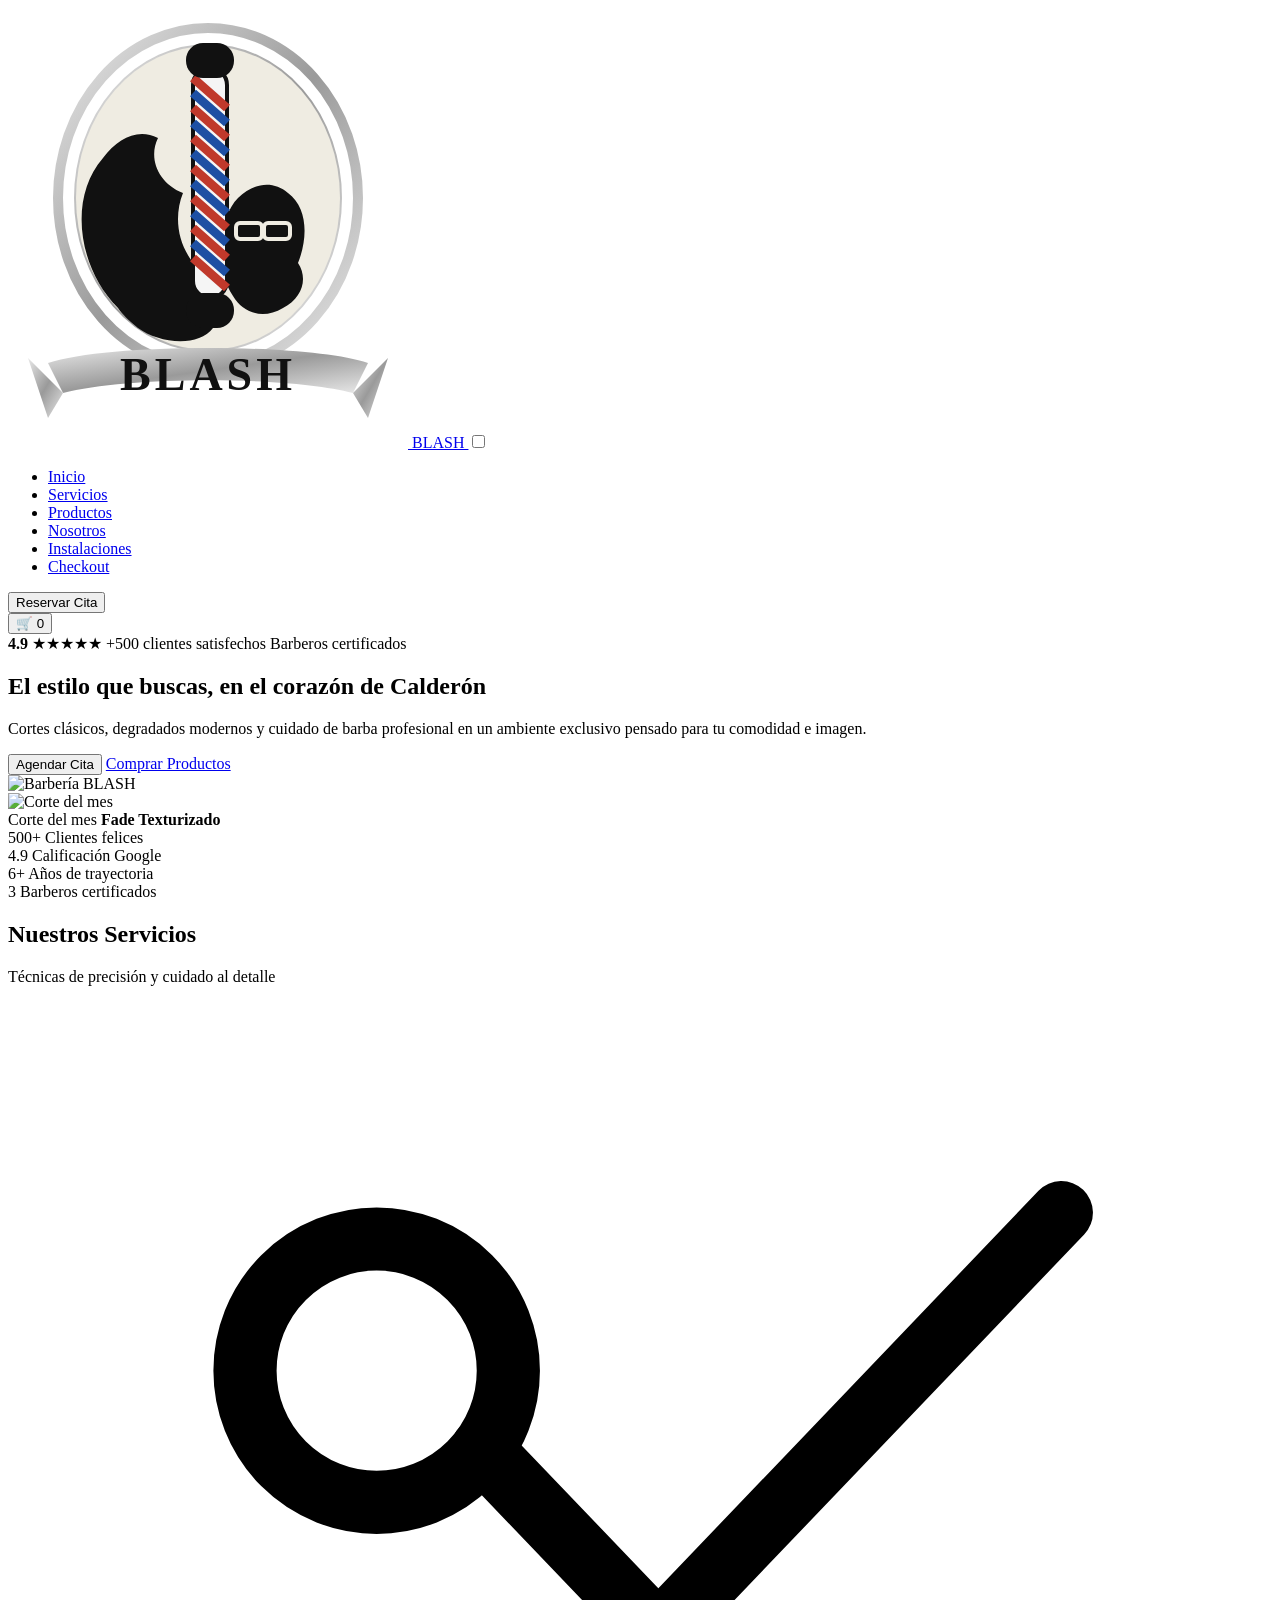
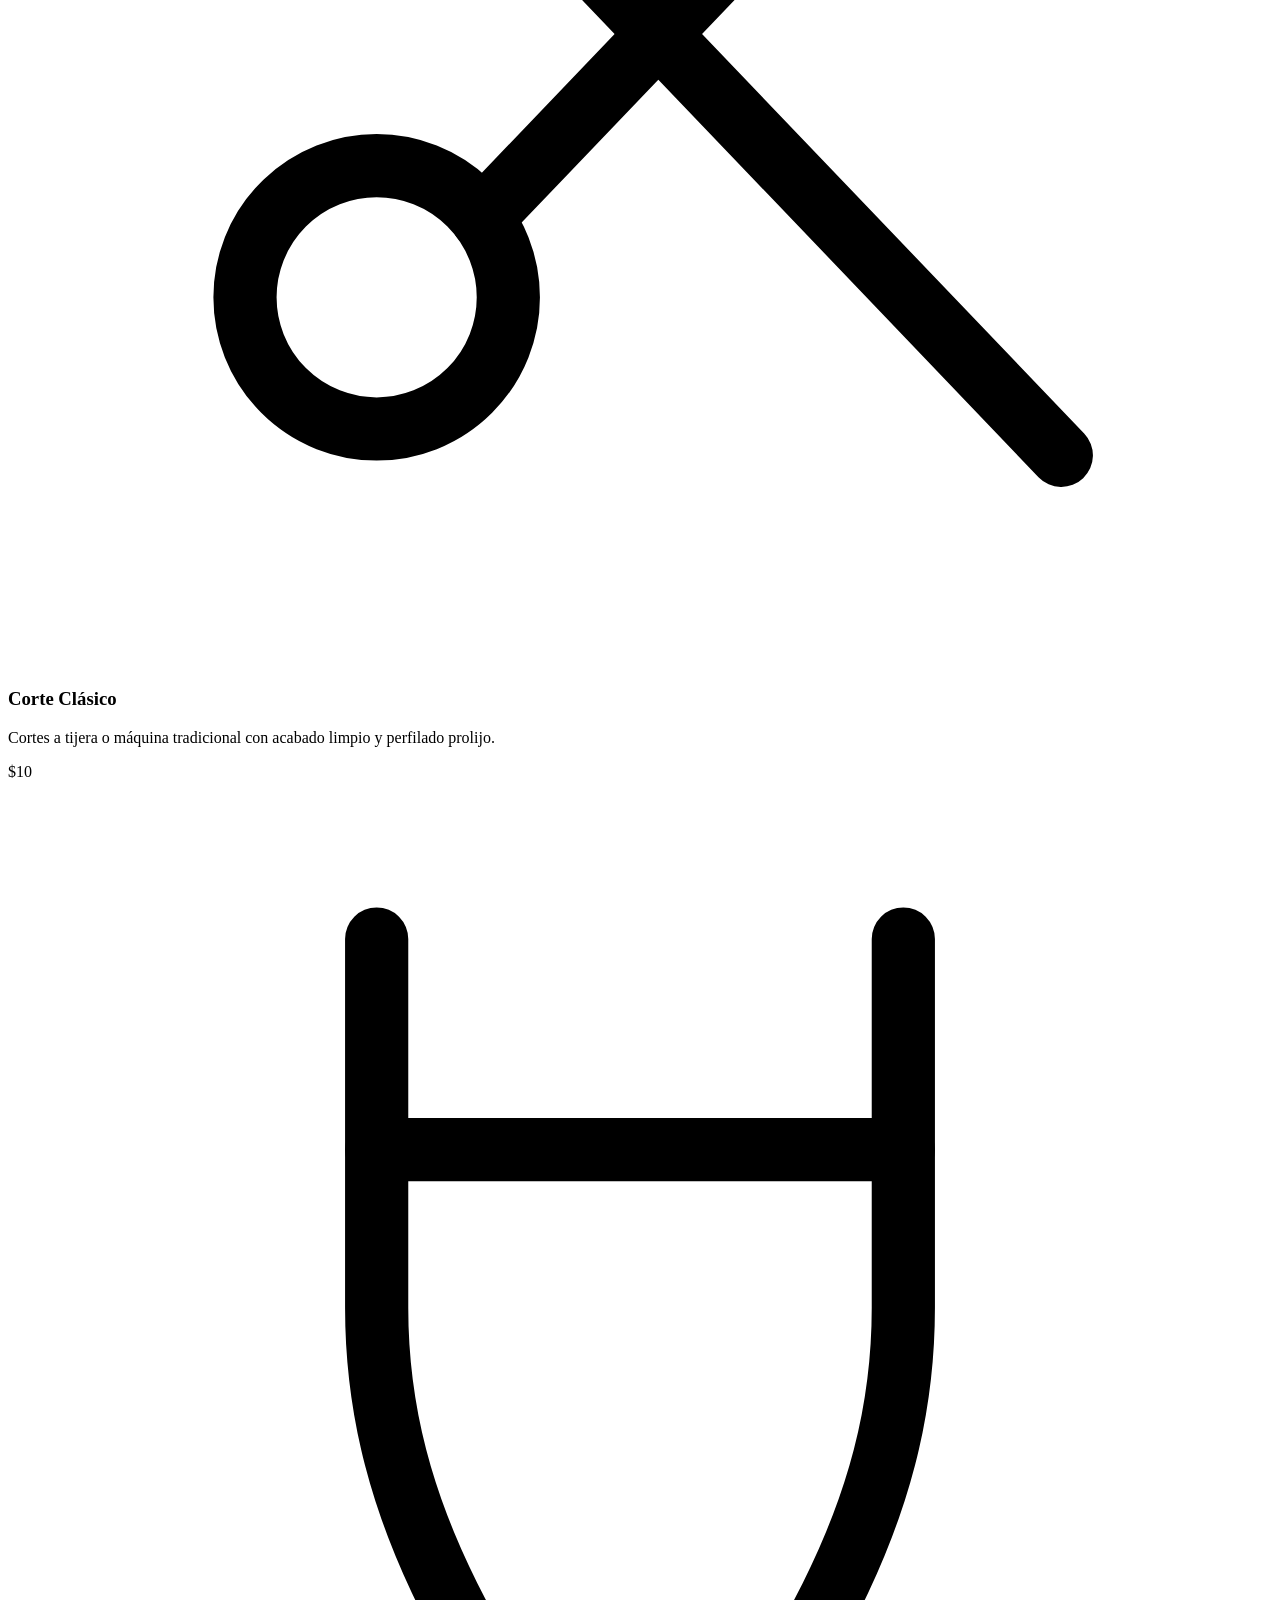
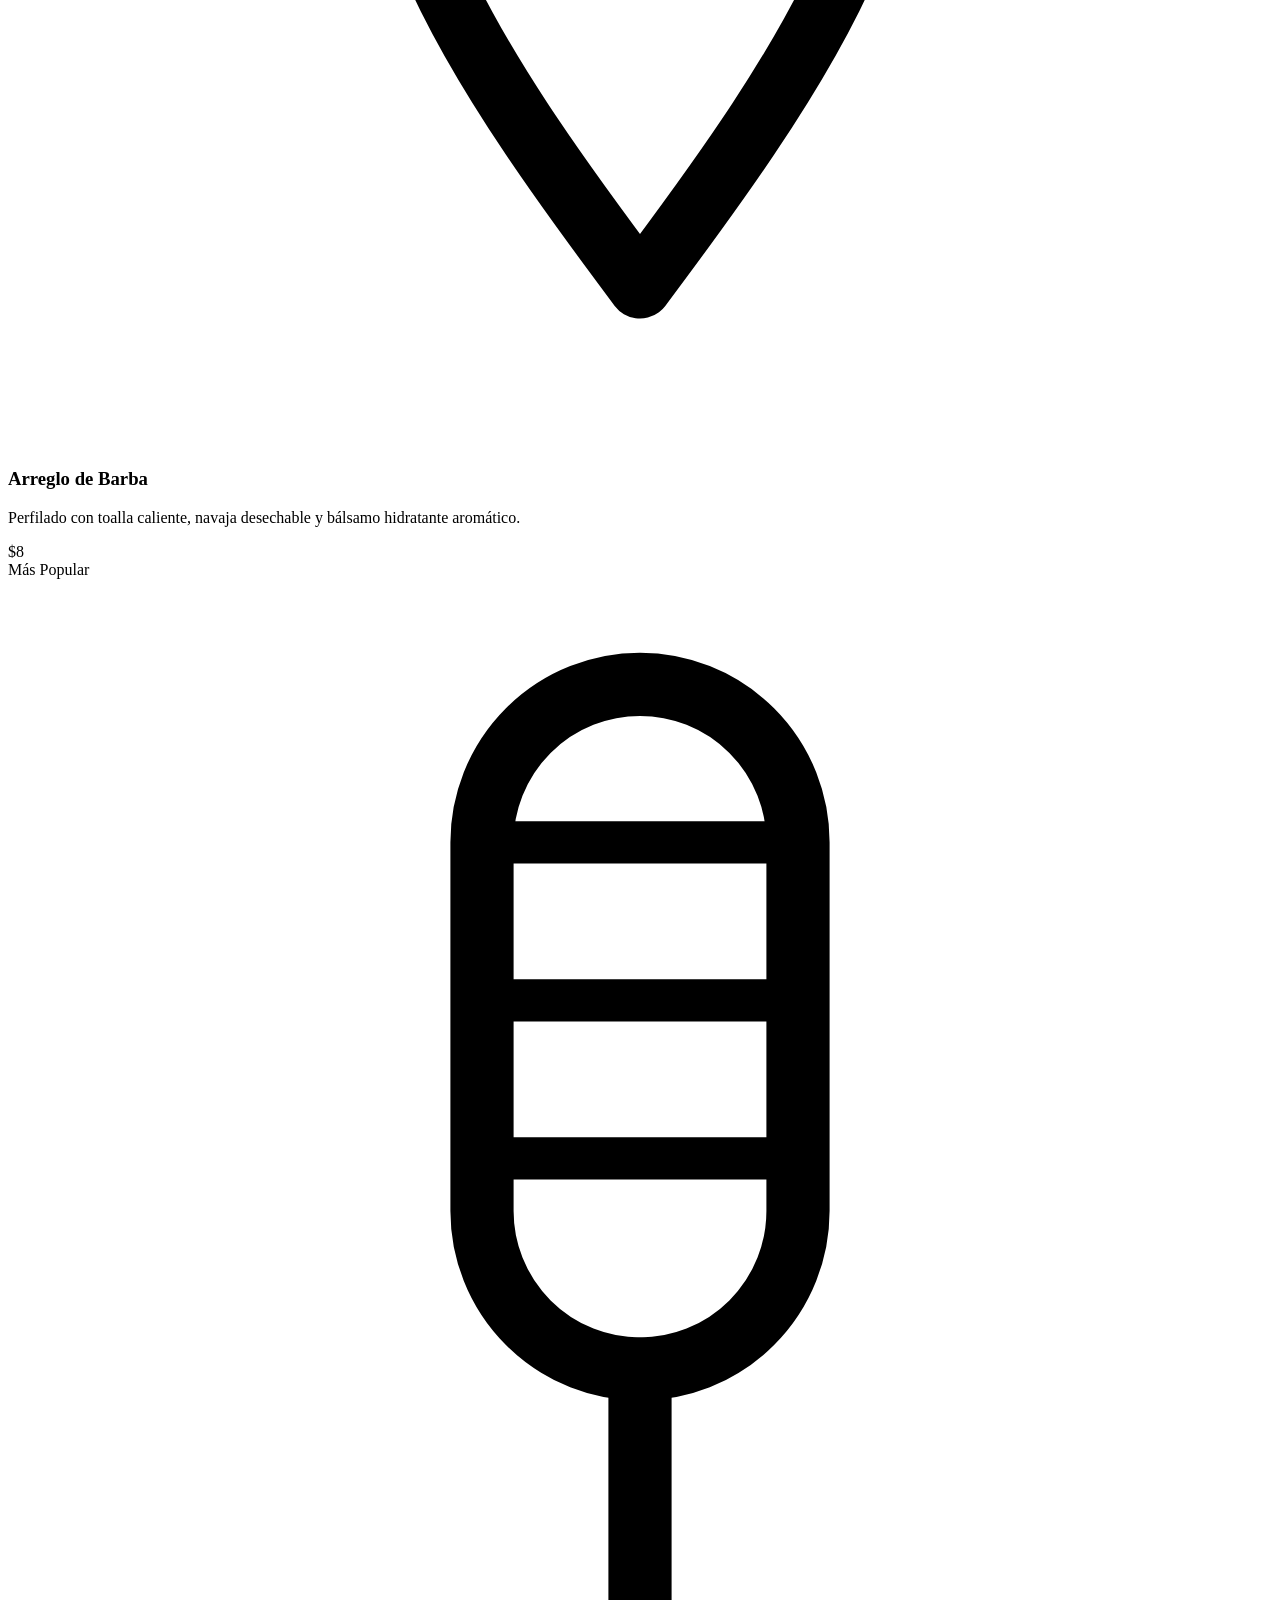
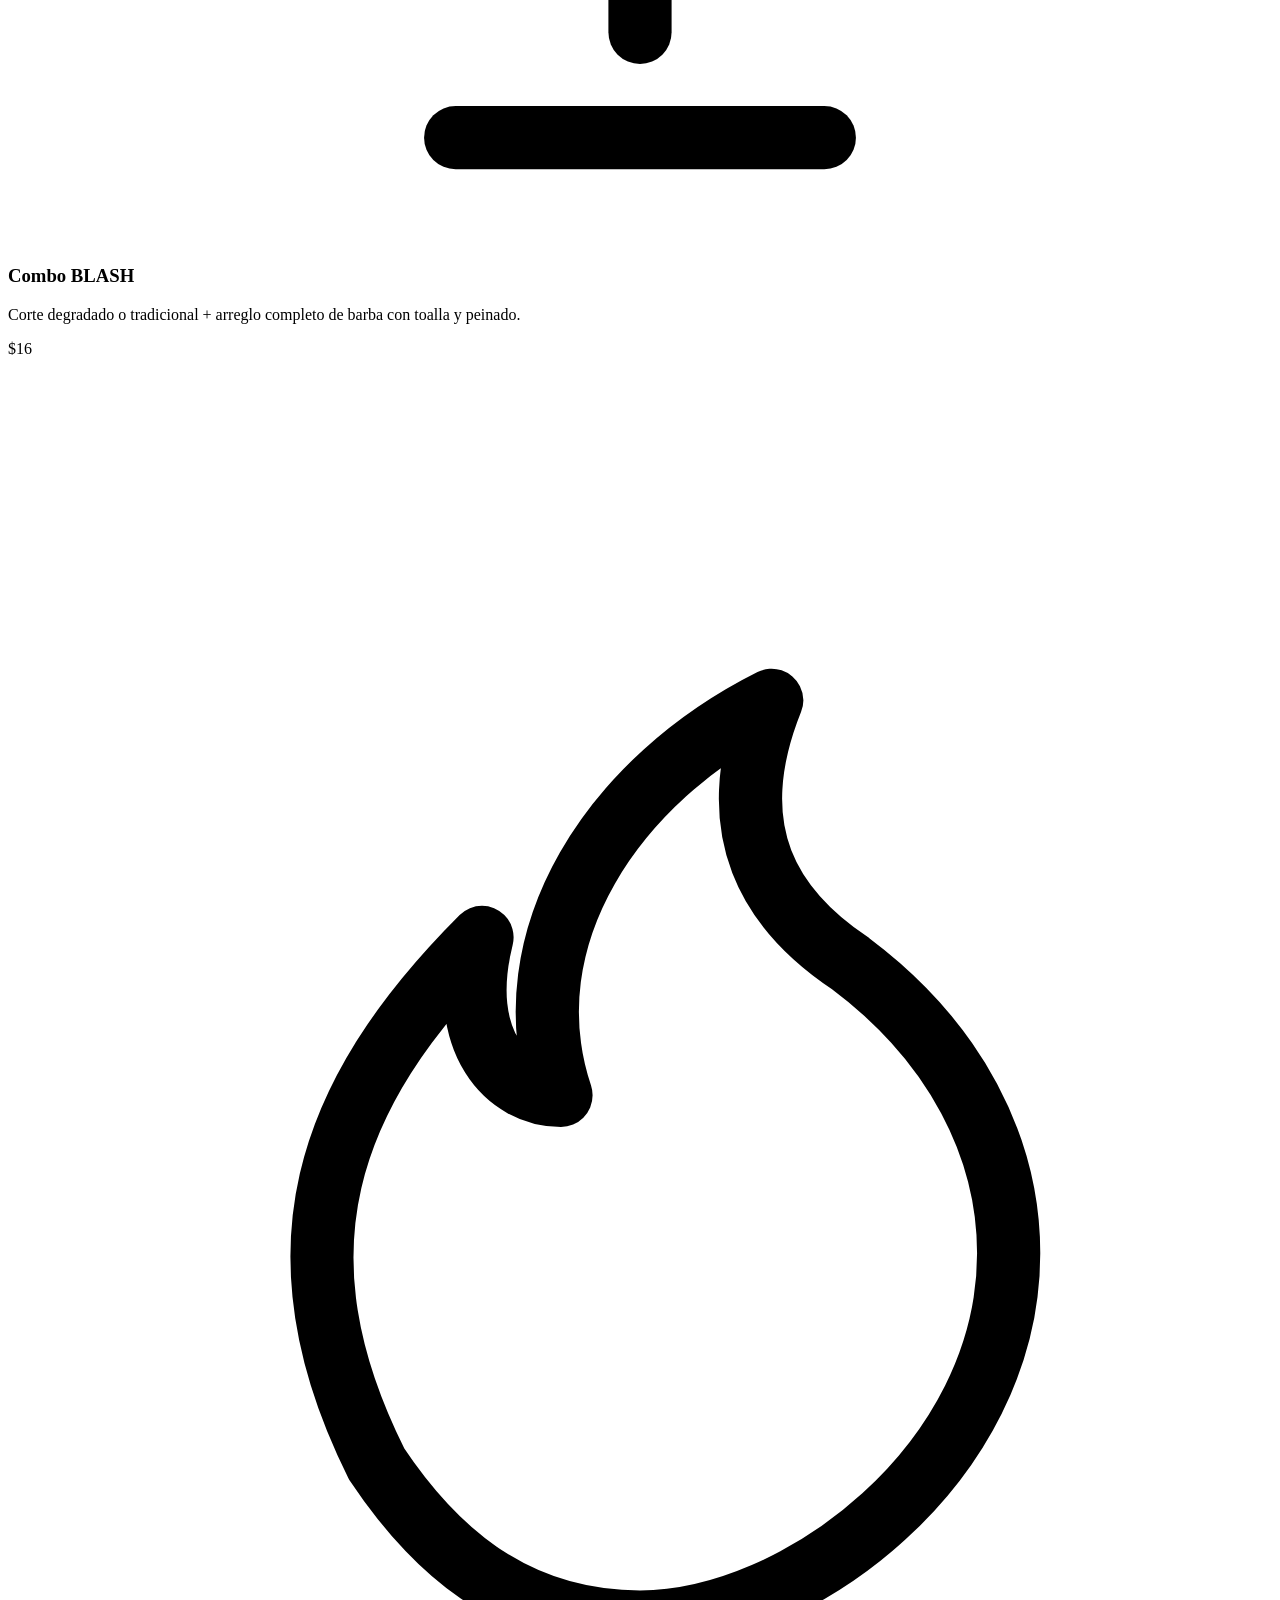
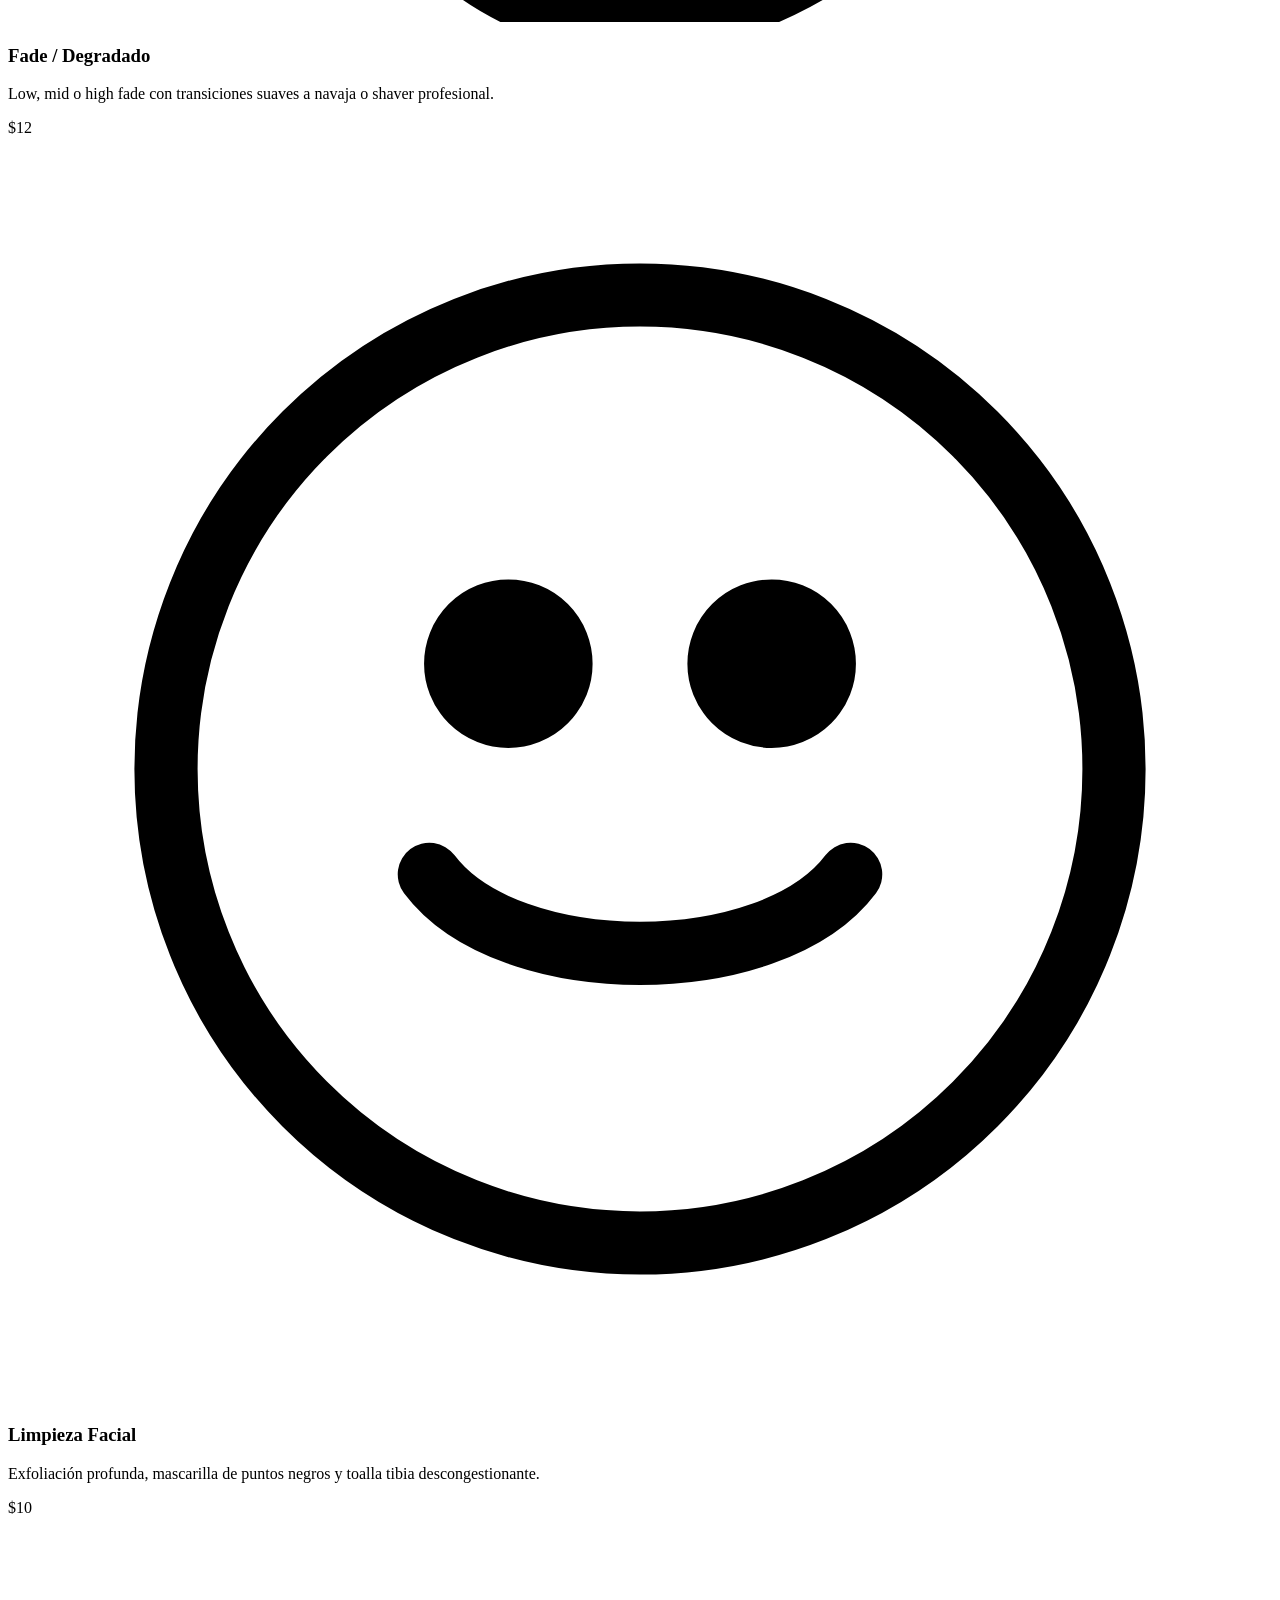
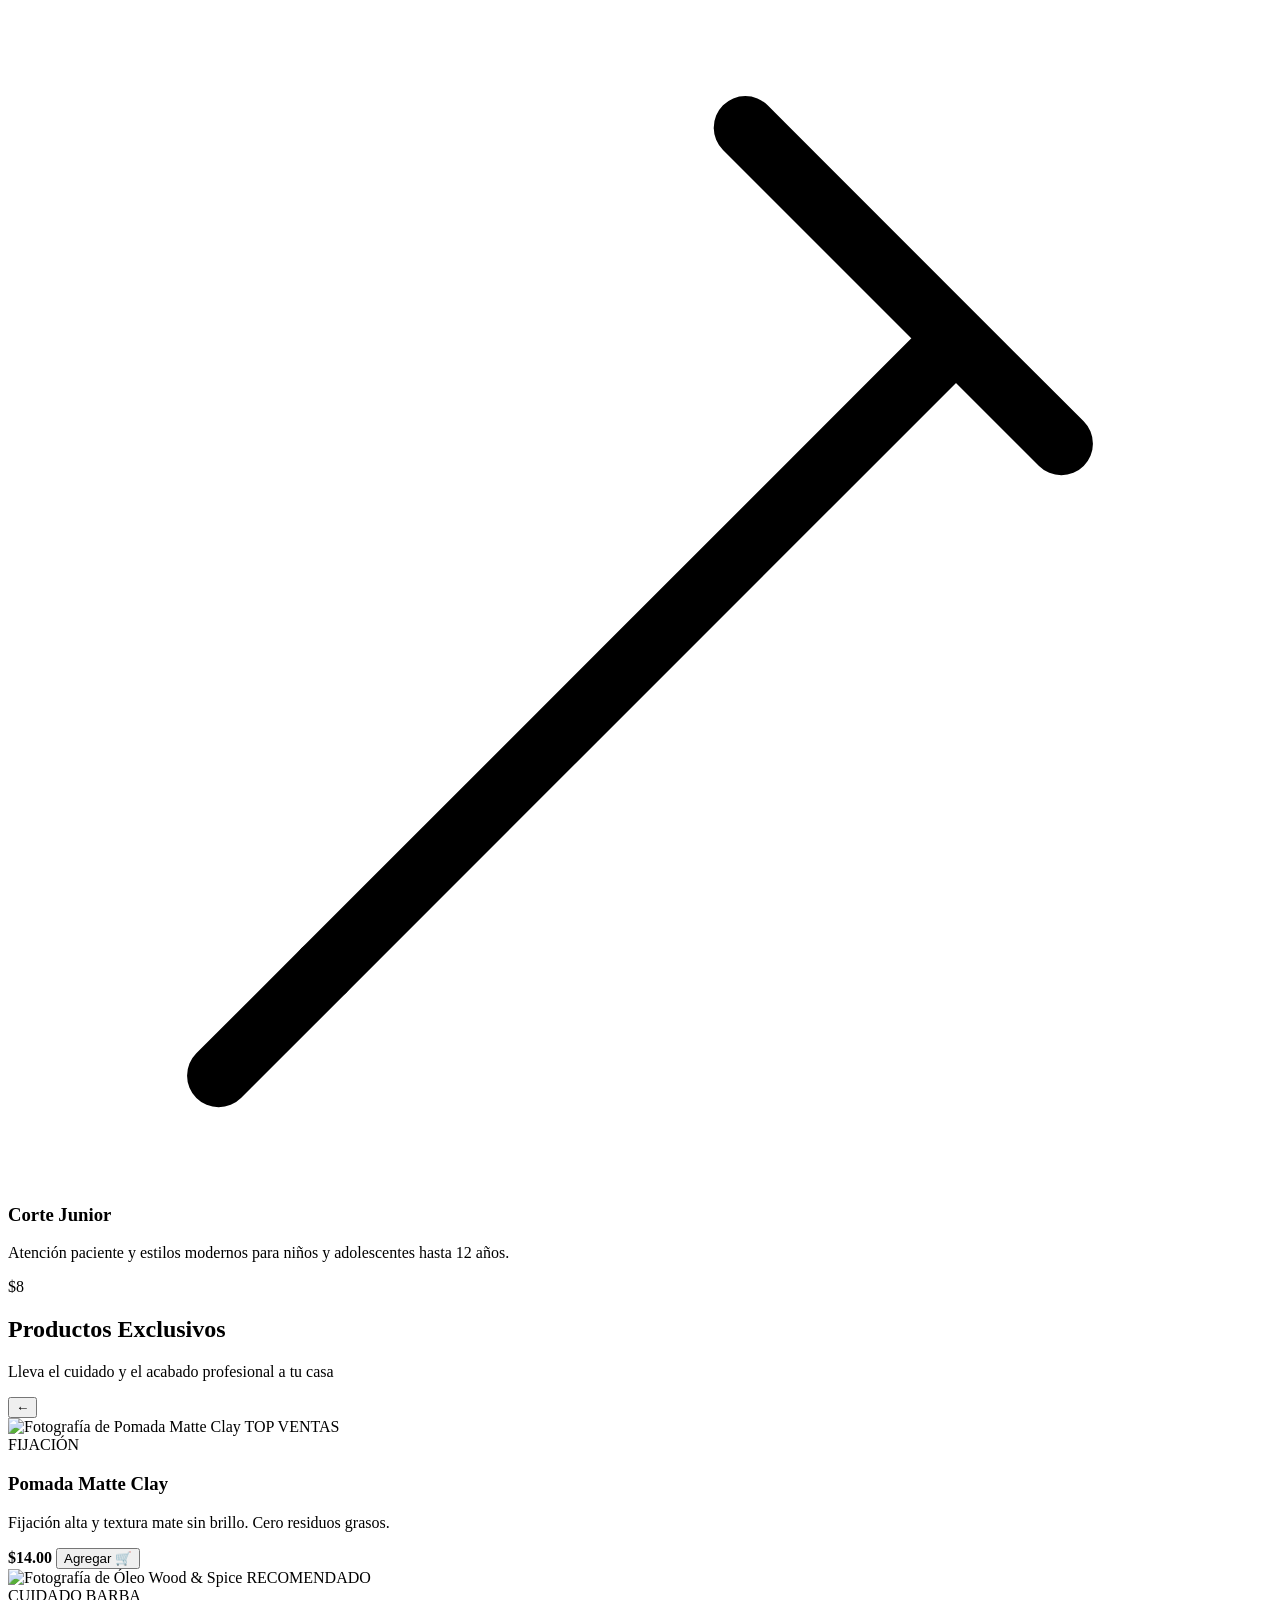
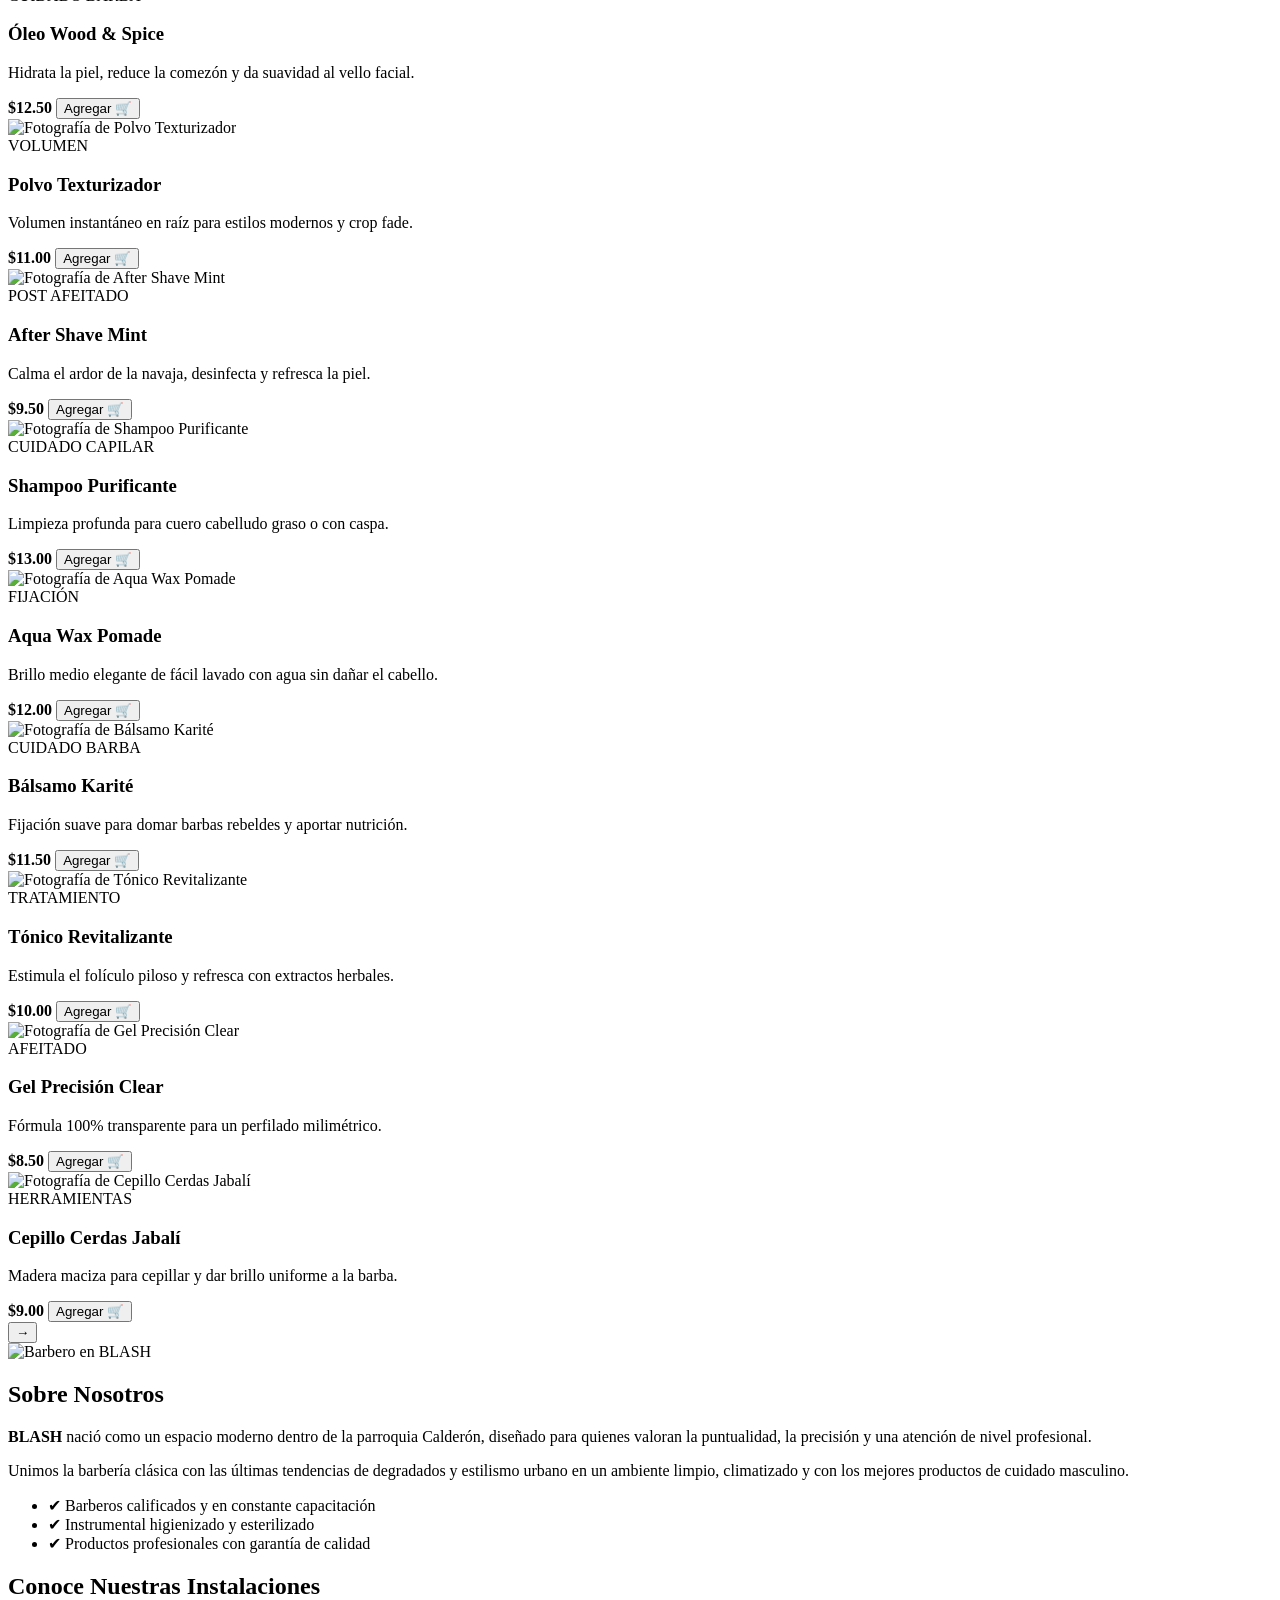
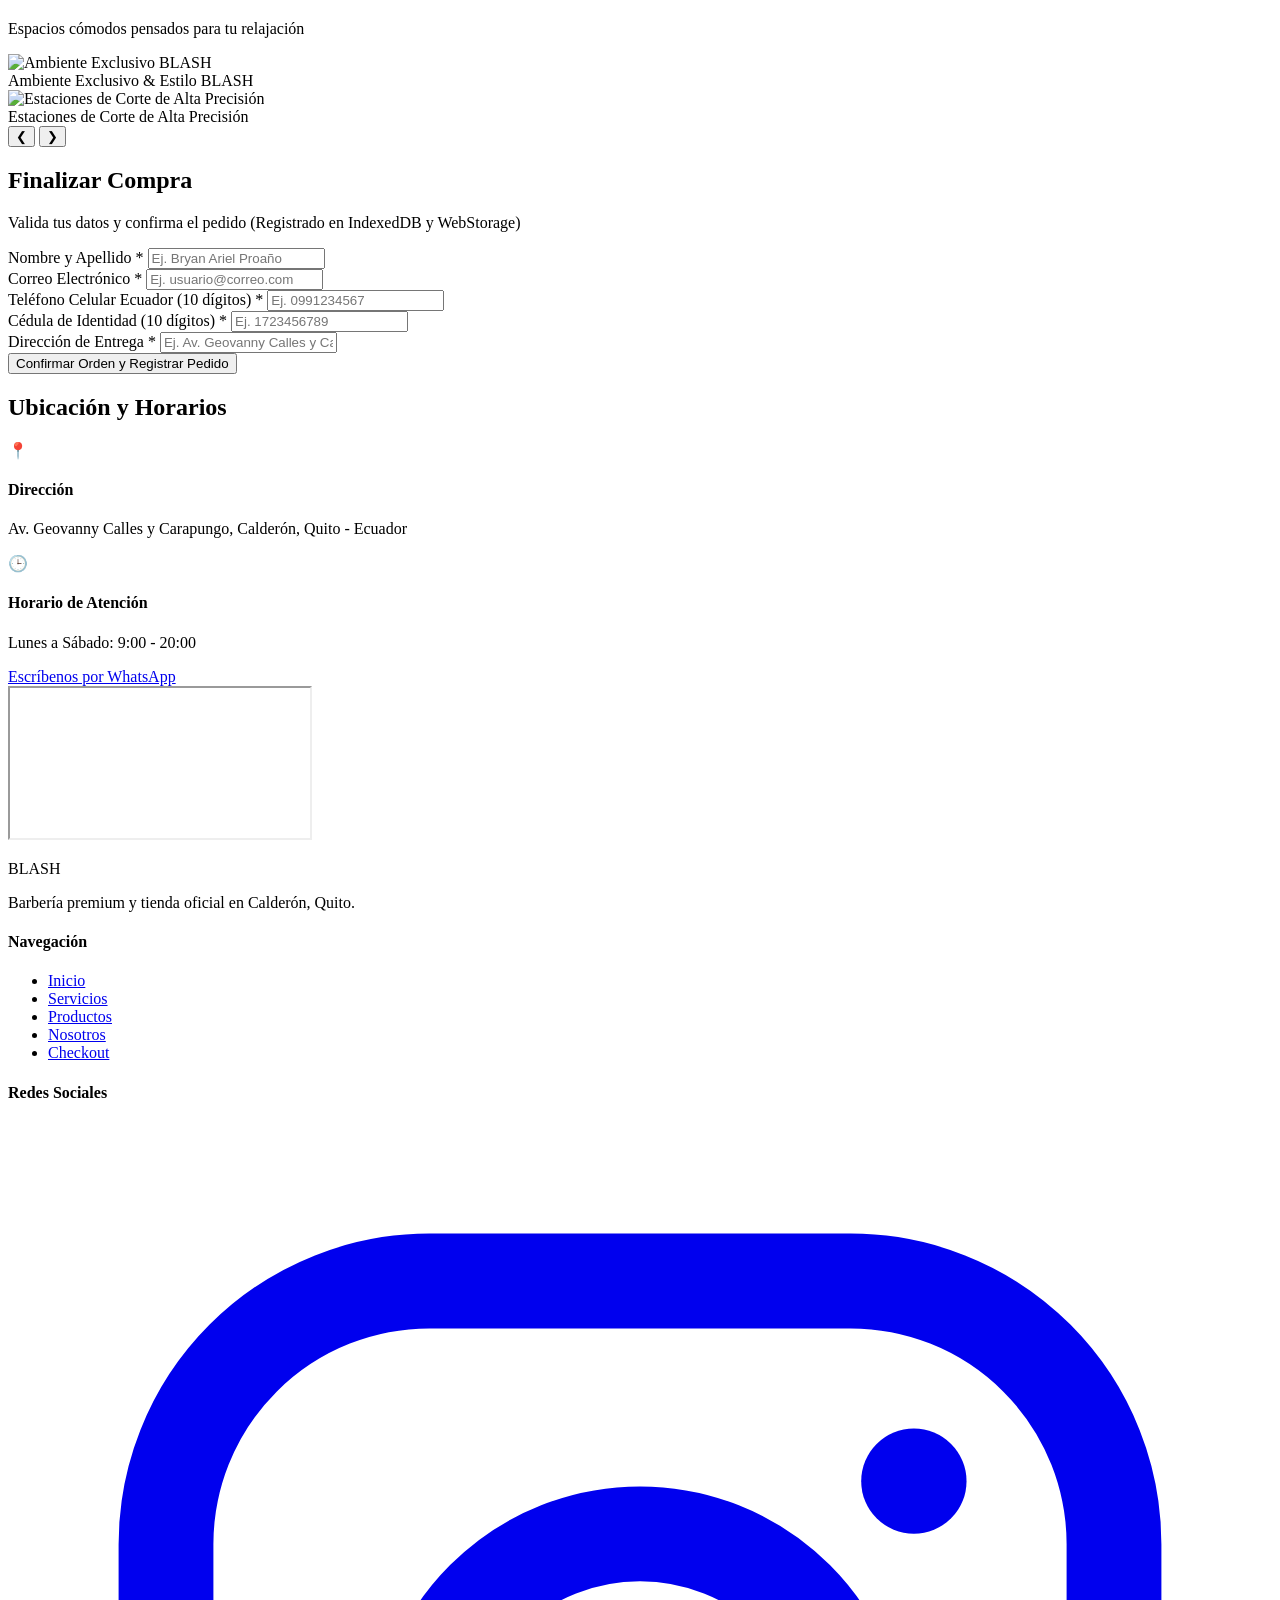
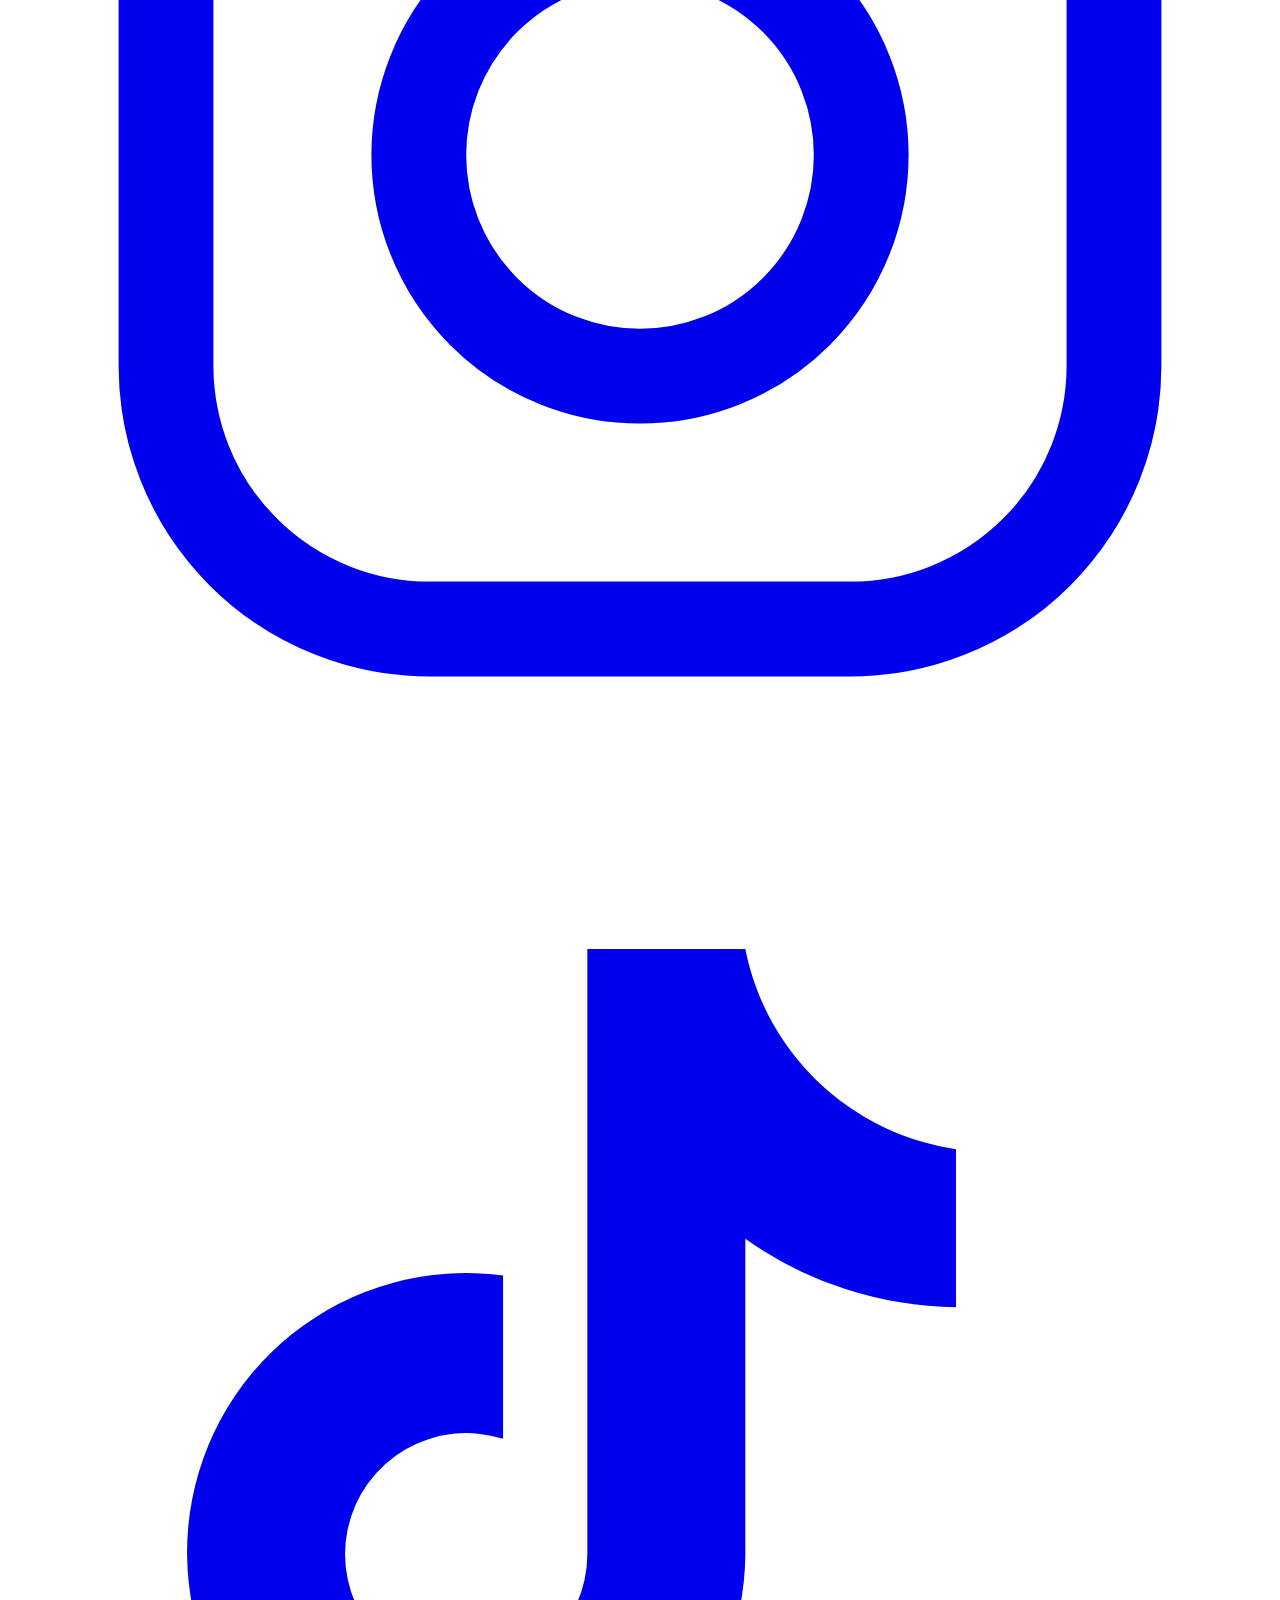
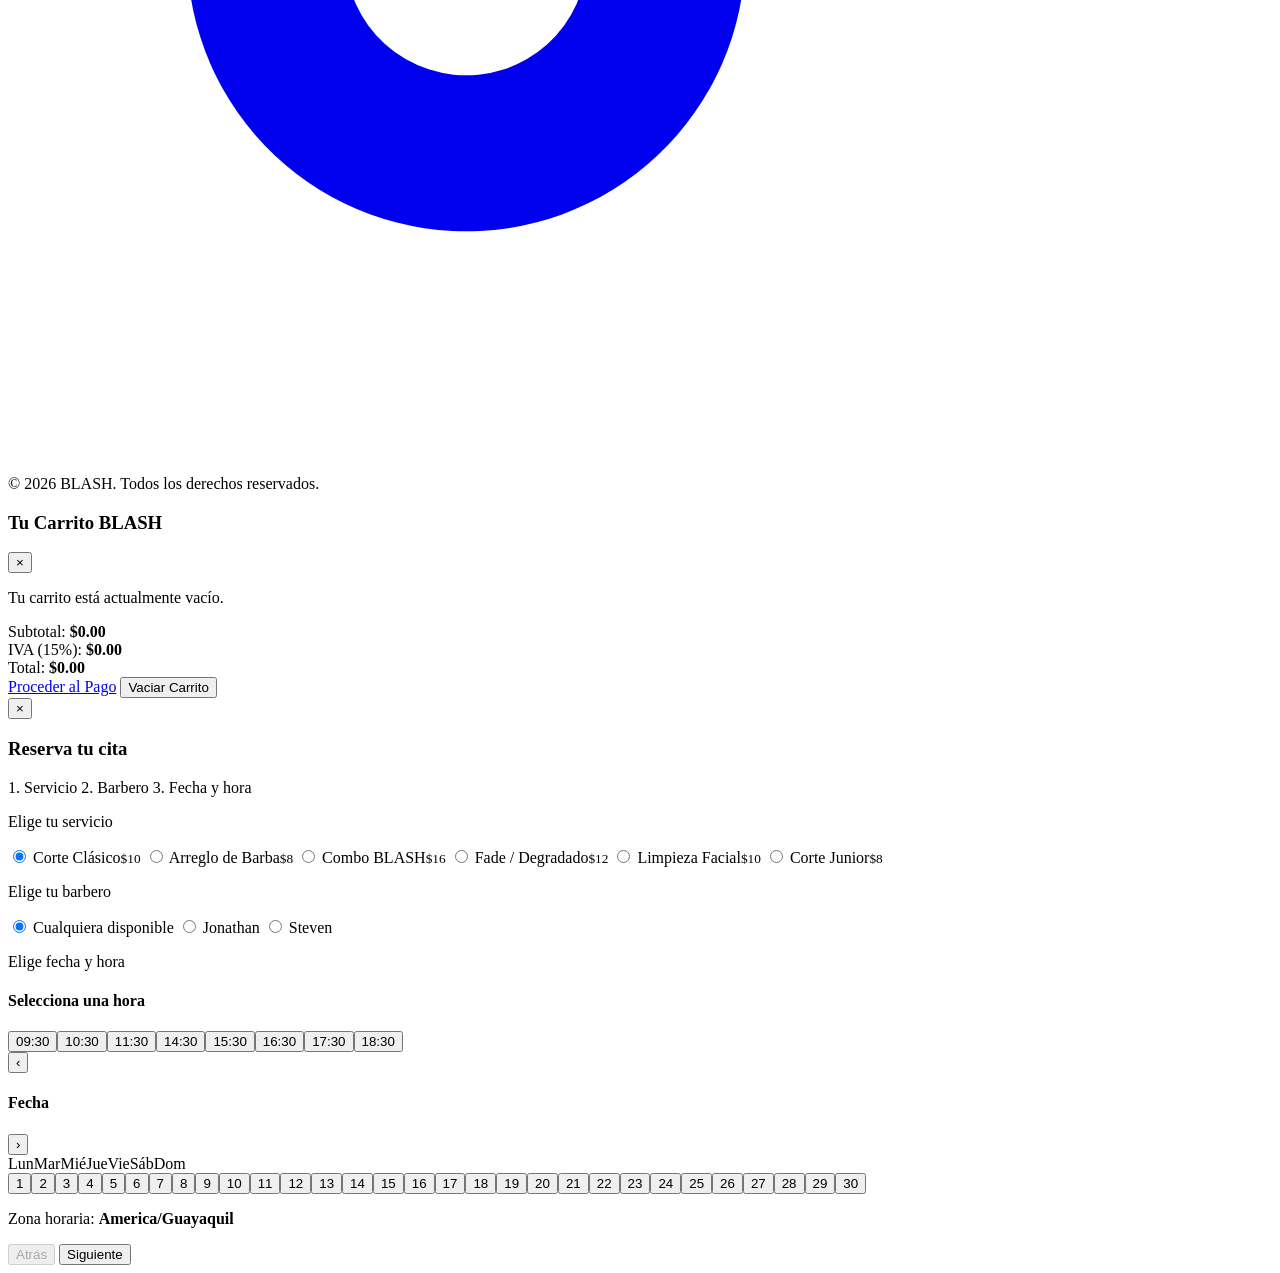
==== index.html @ 806ed8b1 "Update print statement from 'Hello' to 'Goodbye'" ====
<!DOCTYPE html>
<html lang="es">
<head>
  <meta charset="UTF-8">
  <meta name="viewport" content="width=device-width, initial-scale=1.0">
  <title>BLASH | Barbería en Calderón, Quito</title>
  <meta name="description" content="BLASH - Barbería premium en Calderón, Quito. Cortes clásicos, fades, barba y productos exclusivos.">
  <meta name="theme-color" content="#0d0d0d">
  <link rel="icon" type="image/svg+xml" href="assets/logo.svg">

  <link rel="preconnect" href="https://fonts.googleapis.com">
  <link rel="preconnect" href="https://fonts.gstatic.com" crossorigin>
  <link href="https://fonts.googleapis.com/css2?family=Playfair+Display:wght@600;700;800&family=Poppins:wght@400;500;600;700;800&display=swap" rel="stylesheet">
  
  <!-- Ruta original corregida a la raíz -->
  <link rel="stylesheet" href="style.css">
</head>
<body>

  <!-- Notificador ARIA para lectores de pantalla -->
  <div id="aria-announcer" class="sr-only" aria-live="polite" aria-atomic="true"></div>

  <!-- ===================== HEADER ===================== -->
  <header class="header" id="header">
    <div class="container header__inner">
      <a href="#inicio" class="logo" aria-label="BLASH Barbería">
        <span class="logo__icon" aria-hidden="true">
          <img src="assets/logo.svg" alt="" onerror="this.style.display='none'">
        </span>
        BLASH
      </a>

      <input type="checkbox" id="menu-toggle" class="menu-toggle">
      <label for="menu-toggle" class="hamburger" aria-label="Abrir menú">
        <span></span><span></span><span></span>
      </label>

      <nav class="nav" aria-label="Navegación principal">
        <ul class="nav__list">
          <li><a href="#inicio">Inicio</a></li>
          <li><a href="#servicios">Servicios</a></li>
          <li><a href="#productos">Productos</a></li>
          <li><a href="#nosotros">Nosotros</a></li>
          <li><a href="#instalaciones">Instalaciones</a></li>
          <li><a href="#checkout">Checkout</a></li>
        </ul>
        <button type="button" class="btn btn--primary nav__cta" data-open-modal="bookingModal">Reservar Cita</button>
      </nav>

      <!-- Botón accesible del Carrito -->
      <button type="button" class="cart-trigger" id="openCartBtn" aria-expanded="false" aria-controls="cartDrawer" aria-label="Abrir carrito de compras">
        <span aria-hidden="true">🛒</span>
        <span class="cart-trigger__badge" id="cartBadgeCount">0</span>
      </button>
    </div>
  </header>

  <!-- ===================== HERO ===================== -->
  <section class="hero" id="inicio">
    <div class="hero__overlay"></div>
    <div class="container hero__grid">

      <div class="hero__content">
        <div class="hero__social-proof reveal-item">
          <span class="hero__rating"><strong>4.9</strong> <span class="hero__stars">★★★★★</span></span>
          <span class="hero__divider"></span>
          <span>+500 clientes satisfechos</span>
          <span class="hero__divider"></span>
          <span>Barberos certificados</span>
        </div>

        <h1 class="hero__title reveal-item">El estilo que buscas, <span>en el corazón de Calderón</span></h1>
        <p class="hero__subtitle reveal-item">
          Cortes clásicos, degradados modernos y cuidado de barba profesional en un ambiente exclusivo pensado para tu comodidad e imagen.
        </p>

        <div class="hero__actions reveal-item">
          <button type="button" class="btn btn--gold" data-open-modal="bookingModal">Agendar Cita</button>
          <a href="#productos" class="btn btn--outline">Comprar Productos</a>
        </div>
      </div>

      <div class="hero__visual reveal-item">
        <div class="hero__image-main">
          <img src="https://images.unsplash.com/photo-1503951914875-452162b0f3f1?w=900&auto=format&fit=crop&q=80" alt="Barbería BLASH" loading="eager">
        </div>
        <div class="hero__floating-card">
          <img src="https://images.unsplash.com/photo-1622286342621-4bd786c2447c?w=160&auto=format&fit=crop&q=80" alt="Corte del mes">
          <div>
            <span class="hero__floating-tag">Corte del mes</span>
            <strong>Fade Texturizado</strong>
          </div>
        </div>
        <div class="hero__blob" aria-hidden="true"></div>
      </div>

    </div>
  </section>

  <!-- ===================== ESTADÍSTICAS ===================== -->
  <section class="stats">
    <div class="container stats__grid">
      <div class="stat reveal-item">
        <span class="stat__number">500+</span>
        <span class="stat__label">Clientes felices</span>
      </div>
      <div class="stat reveal-item">
        <span class="stat__number">4.9</span>
        <span class="stat__label">Calificación Google</span>
      </div>
      <div class="stat reveal-item">
        <span class="stat__number">6+</span>
        <span class="stat__label">Años de trayectoria</span>
      </div>
      <div class="stat reveal-item">
        <span class="stat__number">3</span>
        <span class="stat__label">Barberos certificados</span>
      </div>
    </div>
  </section>

  <!-- ===================== SERVICIOS (3 SOBRE 3) ===================== -->
  <section class="services" id="servicios">
    <div class="container">
      <h2 class="section-title">Nuestros Servicios</h2>
      <p class="section-subtitle">Técnicas de precisión y cuidado al detalle</p>

      <div class="services__grid">
        <article class="card">
          <div class="card__icon">
            <svg viewBox="0 0 48 48" fill="none" stroke="currentColor" stroke-width="2.4" stroke-linecap="round"><circle cx="14" cy="14" r="5"/><circle cx="14" cy="34" r="5"/><path d="M18 17 L40 40"/><path d="M18 31 L40 8"/></svg>
          </div>
          <h3 class="card__title">Corte Clásico</h3>
          <p class="card__desc">Cortes a tijera o máquina tradicional con acabado limpio y perfilado prolijo.</p>
          <span class="card__price">$10</span>
        </article>

        <article class="card">
          <div class="card__icon">
            <svg viewBox="0 0 48 48" fill="none" stroke="currentColor" stroke-width="2.4" stroke-linecap="round" stroke-linejoin="round"><path d="M14 6 v14 c0 8 4 14 10 22 c6 -8 10 -14 10 -22 V6"/><path d="M14 14 h20"/></svg>
          </div>
          <h3 class="card__title">Arreglo de Barba</h3>
          <p class="card__desc">Perfilado con toalla caliente, navaja desechable y bálsamo hidratante aromático.</p>
          <span class="card__price">$8</span>
        </article>

        <article class="card card--featured">
          <div class="card__badge">Más Popular</div>
          <div class="card__icon">
            <svg viewBox="0 0 48 48" fill="none" stroke="currentColor" stroke-width="2.4" stroke-linecap="round" stroke-linejoin="round"><rect x="18" y="4" width="12" height="26" rx="6"/><path d="M18 10 h12 M18 16 h12 M18 22 h12" stroke-width="1.6"/><path d="M24 30 v10"/><path d="M17 44 h14"/></svg>
          </div>
          <h3 class="card__title">Combo BLASH</h3>
          <p class="card__desc">Corte degradado o tradicional + arreglo completo de barba con toalla y peinado.</p>
          <span class="card__price">$16</span>
        </article>

        <article class="card">
          <div class="card__icon">
            <svg viewBox="0 0 48 48" fill="none" stroke="currentColor" stroke-width="2.4" stroke-linecap="round" stroke-linejoin="round"><path d="M14 42 c-4 -8 -2 -14 4 -20 c-1 4 1 6 3 6 c-2 -6 2 -12 8 -15 c-2 5 0 8 3 10 c4 3 6 7 6 11 c0 8 -8 14 -14 14 c-5 0 -8 -3 -10 -6z"/></svg>
          </div>
          <h3 class="card__title">Fade / Degradado</h3>
          <p class="card__desc">Low, mid o high fade con transiciones suaves a navaja o shaver profesional.</p>
          <span class="card__price">$12</span>
        </article>

        <article class="card">
          <div class="card__icon">
            <svg viewBox="0 0 48 48" fill="none" stroke="currentColor" stroke-width="2.4" stroke-linecap="round" stroke-linejoin="round"><circle cx="24" cy="24" r="18"/><path d="M16 28 c3 4 13 4 16 0"/><circle cx="19" cy="20" r="2" fill="currentColor"/><circle cx="29" cy="20" r="2" fill="currentColor"/></svg>
          </div>
          <h3 class="card__title">Limpieza Facial</h3>
          <p class="card__desc">Exfoliación profunda, mascarilla de puntos negros y toalla tibia descongestionante.</p>
          <span class="card__price">$10</span>
        </article>

        <article class="card">
          <div class="card__icon">
            <svg viewBox="0 0 48 48" fill="none" stroke="currentColor" stroke-width="2.4" stroke-linecap="round" stroke-linejoin="round"><path d="M12 40 L36 16 M28 8 L40 20"/><path d="M8 44 l4 -4"/></svg>
          </div>
          <h3 class="card__title">Corte Junior</h3>
          <p class="card__desc">Atención paciente y estilos modernos para niños y adolescentes hasta 12 años.</p>
          <span class="card__price">$8</span>
        </article>
      </div>
    </div>
  </section>

  <!-- ===================== PRODUCTOS (10 ARTÍCULOS REALES EN HTML) ===================== -->
  <section class="products-section" id="productos">
    <div class="container">
      <div class="products-heading">
        <h2>Productos <span>Exclusivos</span></h2>
        <p>Lleva el cuidado y el acabado profesional a tu casa</p>
      </div>

      <div class="products-carousel">
        <button type="button" class="products-arrow products-arrow-left" id="prodBtnPrev" aria-label="Anterior">←</button>

        <div class="products-window" id="productsWindow">
          <div class="products-track" id="productsTrack">

            <article class="product-item" data-id="1" data-name="Pomada Matte Clay" data-price="14.00" data-img="https://images.unsplash.com/photo-1599351431202-1e0f0137899a?w=600&auto=format&fit=crop&q=80">
              <div class="product-photo">
                <img src="https://images.unsplash.com/photo-1599351431202-1e0f0137899a?w=600&auto=format&fit=crop&q=80" alt="Pomada Matte Clay">
                <span class="product-tag">TOP VENTAS</span>
              </div>
              <div class="product-info">
                <span class="product-type">FIJACIÓN</span>
                <h3>Pomada Matte Clay</h3>
                <p>Fijación alta y textura mate sin brillo. Cero residuos grasos.</p>
                <div class="product-footer">
                  <strong>$14.00</strong>
                  <button type="button" class="btn-add-cart">Pedir 🛒</button>
                </div>
              </div>
            </article>

            <article class="product-item" data-id="2" data-name="Óleo Wood & Spice" data-price="12.50" data-img="https://images.unsplash.com/photo-1621607512214-68297480165e?w=600&auto=format&fit=crop&q=80">
              <div class="product-photo">
                <img src="https://images.unsplash.com/photo-1621607512214-68297480165e?w=600&auto=format&fit=crop&q=80" alt="Óleo Wood & Spice">
                <span class="product-tag">RECOMENDADO</span>
              </div>
              <div class="product-info">
                <span class="product-type">CUIDADO BARBA</span>
                <h3>Óleo Wood & Spice</h3>
                <p>Hidrata la piel, reduce la comezón y da suavidad al vello facial.</p>
                <div class="product-footer">
                  <strong>$12.50</strong>
                  <button type="button" class="btn-add-cart">Pedir 🛒</button>
                </div>
              </div>
            </article>

            <article class="product-item" data-id="3" data-name="Polvo Texturizador" data-price="11.00" data-img="https://images.unsplash.com/photo-1522337360788-8b13dee7a37e?w=600&auto=format&fit=crop&q=80">
              <div class="product-photo">
                <img src="https://images.unsplash.com/photo-1522337360788-8b13dee7a37e?w=600&auto=format&fit=crop&q=80" alt="Polvo Texturizador">
              </div>
              <div class="product-info">
                <span class="product-type">VOLUMEN</span>
                <h3>Polvo Texturizador</h3>
                <p>Volumen instantáneo en raíz para estilos modernos y crop fade.</p>
                <div class="product-footer">
                  <strong>$11.00</strong>
                  <button type="button" class="btn-add-cart">Pedir 🛒</button>
                </div>
              </div>
            </article>

            <article class="product-item" data-id="4" data-name="After Shave Mint" data-price="9.50" data-img="https://images.unsplash.com/photo-1535585209827-a15fcdbc4c2d?w=600&auto=format&fit=crop&q=80">
              <div class="product-photo">
                <img src="https://images.unsplash.com/photo-1535585209827-a15fcdbc4c2d?w=600&auto=format&fit=crop&q=80" alt="After Shave Mint">
              </div>
              <div class="product-info">
                <span class="product-type">POST AFEITADO</span>
                <h3>After Shave Mint</h3>
                <p>Calma el ardor de la navaja, desinfecta y refresca la piel.</p>
                <div class="product-footer">
                  <strong>$9.50</strong>
                  <button type="button" class="btn-add-cart">Pedir 🛒</button>
                </div>
              </div>
            </article>

            <article class="product-item" data-id="5" data-name="Shampoo Purificante" data-price="13.00" data-img="https://images.unsplash.com/photo-1585751119414-ef2636f8aede?w=600&auto=format&fit=crop&q=80">
              <div class="product-photo">
                <img src="https://images.unsplash.com/photo-1585751119414-ef2636f8aede?w=600&auto=format&fit=crop&q=80" alt="Shampoo Purificante">
              </div>
              <div class="product-info">
                <span class="product-type">CUIDADO CAPILAR</span>
                <h3>Shampoo Purificante</h3>
                <p>Limpieza profunda para cuero cabelludo graso o con caspa.</p>
                <div class="product-footer">
                  <strong>$13.00</strong>
                  <button type="button" class="btn-add-cart">Pedir 🛒</button>
                </div>
              </div>
            </article>

            <article class="product-item" data-id="6" data-name="Aqua Wax Pomade" data-price="12.00" data-img="https://images.unsplash.com/photo-1512290900672-1f486b72a0c6?w=600&auto=format&fit=crop&q=80">
              <div class="product-photo">
                <img src="https://images.unsplash.com/photo-1512290900672-1f486b72a0c6?w=600&auto=format&fit=crop&q=80" alt="Aqua Wax Pomade">
              </div>
              <div class="product-info">
                <span class="product-type">FIJACIÓN</span>
                <h3>Aqua Wax Pomade</h3>
                <p>Brillo medio elegante de fácil lavado con agua sin dañar el cabello.</p>
                <div class="product-footer">
                  <strong>$12.00</strong>
                  <button type="button" class="btn-add-cart">Pedir 🛒</button>
                </div>
              </div>
            </article>

            <article class="product-item" data-id="7" data-name="Bálsamo Karité" data-price="11.50" data-img="https://images.unsplash.com/photo-1621607512022-6aecc4fed814?w=600&auto=format&fit=crop&q=80">
              <div class="product-photo">
                <img src="https://images.unsplash.com/photo-1621607512022-6aecc4fed814?w=600&auto=format&fit=crop&q=80" alt="Bálsamo Karité">
              </div>
              <div class="product-info">
                <span class="product-type">CUIDADO BARBA</span>
                <h3>Bálsamo Karité</h3>
                <p>Fijación suave para domar barbas rebeldes y aportar nutrición.</p>
                <div class="product-footer">
                  <strong>$11.50</strong>
                  <button type="button" class="btn-add-cart">Pedir 🛒</button>
                </div>
              </div>
            </article>

            <article class="product-item" data-id="8" data-name="Tónico Revitalizante" data-price="10.00" data-img="https://images.unsplash.com/photo-1503951914875-452162b0f3f1?w=600&auto=format&fit=crop&q=80">
              <div class="product-photo">
                <img src="https://images.unsplash.com/photo-1503951914875-452162b0f3f1?w=600&auto=format&fit=crop&q=80" alt="Tónico Revitalizante">
              </div>
              <div class="product-info">
                <span class="product-type">TRATAMIENTO</span>
                <h3>Tónico Revitalizante</h3>
                <p>Estimula el folículo piloso y refresca con extractos herbales.</p>
                <div class="product-footer">
                  <strong>$10.00</strong>
                  <button type="button" class="btn-add-cart">Pedir 🛒</button>
                </div>
              </div>
            </article>

            <article class="product-item" data-id="9" data-name="Gel Precisión Clear" data-price="8.50" data-img="https://images.unsplash.com/photo-1605497788044-5a32c7078486?w=600&auto=format&fit=crop&q=80">
              <div class="product-photo">
                <img src="https://images.unsplash.com/photo-1605497788044-5a32c7078486?w=600&auto=format&fit=crop&q=80" alt="Gel Precisión Clear">
              </div>
              <div class="product-info">
                <span class="product-type">AFEITADO</span>
                <h3>Gel Precisión Clear</h3>
                <p>Fórmula 100% transparente para un perfilado milimétrico.</p>
                <div class="product-footer">
                  <strong>$8.50</strong>
                  <button type="button" class="btn-add-cart">Pedir 🛒</button>
                </div>
              </div>
            </article>

            <article class="product-item" data-id="10" data-name="Cepillo Cerdas Jabalí" data-price="9.00" data-img="https://images.unsplash.com/photo-1593702295094-ada7554100c3?w=600&auto=format&fit=crop&q=80">
              <div class="product-photo">
                <img src="https://images.unsplash.com/photo-1593702295094-ada7554100c3?w=600&auto=format&fit=crop&q=80" alt="Cepillo Cerdas Jabalí">
              </div>
              <div class="product-info">
                <span class="product-type">HERRAMIENTAS</span>
                <h3>Cepillo Cerdas Jabalí</h3>
                <p>Madera maciza para cepillar y dar brillo uniforme a la barba.</p>
                <div class="product-footer">
                  <strong>$9.00</strong>
                  <button type="button" class="btn-add-cart">Pedir 🛒</button>
                </div>
              </div>
            </article>

          </div>
        </div>

        <button type="button" class="products-arrow products-arrow-right" id="prodBtnNext" aria-label="Siguiente">→</button>
      </div>
    </div>
  </section>

  <!-- ===================== SOBRE NOSOTROS ===================== -->
  <section class="about" id="nosotros">
    <div class="container about__inner">
      <div class="about__image">
        <div class="about__image-frame">
          <img src="https://images.unsplash.com/photo-1585747860715-2ba37e788b70?w=800&auto=format&fit=crop&q=80" alt="Barbero en BLASH">
        </div>
      </div>
      <div class="about__text">
        <h2 class="section-title section-title--left">Sobre Nosotros</h2>
        <p>
          <strong>BLASH</strong> nació como un espacio moderno dentro de la parroquia Calderón, diseñado para quienes valoran la puntualidad, la precisión y una atención de nivel profesional.
        </p>
        <p>
          Unimos la barbería clásica con las últimas tendencias de degradados y estilismo urbano en un ambiente limpio, climatizado y con los mejores productos de cuidado masculino.
        </p>
        <ul class="about__list">
          <li>✔ Barberos calificados y en constante capacitación</li>
          <li>✔ Instrumental higienizado y esterilizado</li>
          <li>✔ Productos profesionales con garantía de calidad</li>
        </ul>
      </div>
    </div>
  </section>

  <!-- ===================== INSTALACIONES ===================== -->
  <section class="carrusel-section" id="instalaciones">
    <div class="container">
      <h2 class="section-title">Conoce <span>Nuestras Instalaciones</span></h2>
      <p class="section-subtitle">Espacios cómodos pensados para tu relajación</p>

      <div class="carrusel-wrapper">
        <div class="carrusel-track" id="carruselTrack">
          <div class="carrusel-slide">
            <img src="https://images.unsplash.com/photo-1503951914875-452162b0f3f1?w=800&auto=format&fit=crop&q=80" alt="Ambiente Exclusivo BLASH">
            <div class="slide-caption">Ambiente Exclusivo & Estilo BLASH</div>
          </div>
          <div class="carrusel-slide">
            <img src="https://images.unsplash.com/photo-1585747860715-2ba37e788b70?w=800&auto=format&fit=crop&q=80" alt="Estaciones de Corte de Alta Precisión">
            <div class="slide-caption">Estaciones de Corte de Alta Precisión</div>
          </div>
        </div>

        <button type="button" class="carrusel-btn prev" id="prevBtn" aria-label="Foto anterior">&#10094;</button>
        <button type="button" class="carrusel-btn next" id="nextBtn" aria-label="Foto siguiente">&#10095;</button>
        <div class="carrusel-dots" id="carruselDots"></div>
      </div>
    </div>
  </section>

  <!-- ===================== CHECKOUT VALIDADO CON REGEX ===================== -->
  <section class="checkout-section" id="checkout">
    <div class="container">
      <div class="checkout-heading">
        <h2 class="section-title">Finalizar <span>Compra</span></h2>
        <p class="section-subtitle">Valida tus datos y confirma el pedido (Registrado en IndexedDB y WebStorage)</p>
      </div>

      <form class="checkout-form" id="checkoutForm" novalidate aria-label="Formulario de finalización de compra">
        <div class="form-grid">
          
          <div class="form-group">
            <label for="clienteNombre">Nombre y Apellido <span aria-hidden="true">*</span></label>
            <input type="text" id="clienteNombre" name="nombre" placeholder="Ej. Bryan Ariel Proaño" required aria-required="true" aria-describedby="errorNombre">
            <span class="form-error" id="errorNombre" role="alert" aria-live="assertive"></span>
          </div>

          <div class="form-group">
            <label for="clienteEmail">Correo Electrónico <span aria-hidden="true">*</span></label>
            <input type="email" id="clienteEmail" name="email" placeholder="Ej. usuario@correo.com" required aria-required="true" aria-describedby="errorEmail">
            <span class="form-error" id="errorEmail" role="alert" aria-live="assertive"></span>
          </div>

          <div class="form-group">
            <label for="clienteTelefono">Teléfono Celular Ecuador (10 dígitos) <span aria-hidden="true">*</span></label>
            <input type="tel" id="clienteTelefono" name="telefono" placeholder="Ej. 0991234567" required aria-required="true" aria-describedby="errorTelefono">
            <span class="form-error" id="errorTelefono" role="alert" aria-live="assertive"></span>
          </div>

          <div class="form-group">
            <label for="clienteCedula">Cédula de Identidad (10 dígitos) <span aria-hidden="true">*</span></label>
            <input type="text" id="clienteCedula" name="cedula" placeholder="Ej. 1723456789" required aria-required="true" aria-describedby="errorCedula">
            <span class="form-error" id="errorCedula" role="alert" aria-live="assertive"></span>
          </div>

          <div class="form-group form-group--full">
            <label for="clienteDireccion">Dirección de Entrega <span aria-hidden="true">*</span></label>
            <input type="text" id="clienteDireccion" name="direccion" placeholder="Ej. Av. Geovanny Calles y Carapungo, Calderón" required aria-required="true" aria-describedby="errorDireccion">
            <span class="form-error" id="errorDireccion" role="alert" aria-live="assertive"></span>
          </div>

        </div>

        <button type="submit" class="btn btn--gold btn--full" id="submitOrderBtn">
          Confirmar Orden y Registrar Pedido
        </button>
      </form>
    </div>
  </section>

  <!-- ===================== UBICACIÓN ===================== -->
  <section class="location" id="ubicacion">
    <div class="container location__inner">
      <div class="location__info">
        <h2 class="section-title section-title--left">Ubicación y Horarios</h2>

        <div class="info-item">
          <span class="info-item__icon">📍</span>
          <div>
            <h4>Dirección</h4>
            <p>Av. Geovanny Calles y Carapungo, Calderón, Quito - Ecuador</p>
          </div>
        </div>

        <div class="info-item">
          <span class="info-item__icon">🕒</span>
          <div>
            <h4>Horario de Atención</h4>
            <p>Lunes a Sábado: 9:00 - 20:00</p>
          </div>
        </div>

        <a href="https://wa.me/593999999999?text=Hola%2C%20quiero%20agendar%20una%20cita%20en%20BLASH" class="btn btn--whatsapp" target="_blank" rel="noopener noreferrer">
          Escríbenos por WhatsApp
        </a>
      </div>

      <div class="location__map">
        <iframe title="Ubicación BLASH" src="https://www.google.com/maps?q=Calder%C3%B3n%2C%20Quito&output=embed" allowfullscreen="" loading="lazy" referrerpolicy="no-referrer-when-downgrade"></iframe>
      </div>
    </div>
  </section>

  <!-- ===================== FOOTER ===================== -->
  <footer class="footer">
    <div class="container footer__inner">
      <div class="footer__col">
        <p class="footer__logo">BLASH</p>
        <p class="footer__tagline">Barbería premium y tienda oficial en Calderón, Quito.</p>
      </div>

      <div class="footer__col">
        <h4>Navegación</h4>
        <ul class="footer__links">
          <li><a href="#inicio">Inicio</a></li>
          <li><a href="#servicios">Servicios</a></li>
          <li><a href="#productos">Productos</a></li>
          <li><a href="#nosotros">Nosotros</a></li>
          <li><a href="#checkout">Checkout</a></li>
        </ul>
      </div>

      <div class="footer__col">
        <h4>Redes Sociales</h4>
        <div class="footer__social">
          <a href="#" aria-label="Instagram">
            <svg viewBox="0 0 24 24" fill="none" stroke="currentColor" stroke-width="1.8"><rect x="3" y="3" width="18" height="18" rx="5"/><circle cx="12" cy="12" r="4.2"/><circle cx="17.2" cy="6.8" r="1" fill="currentColor" stroke="none"/></svg>
          </a>
          <a href="#" aria-label="TikTok">
            <svg viewBox="0 0 24 24" fill="currentColor"><path d="M14 3c.4 2 2 3.5 4 3.8v3a7 7 0 0 1-4-1.3v6a5.3 5.3 0 1 1-4.6-5.3v3.1a2.3 2.3 0 1 0 1.6 2.2V3z"/></svg>
          </a>
        </div>
      </div>
    </div>
    <p class="footer__rights">&copy; 2026 BLASH. Todos los derechos reservados.</p>
  </footer>

  <!-- ===================== DRAWER DEL CARRITO ===================== -->
  <div class="cart-drawer-overlay" id="cartOverlay" aria-hidden="true"></div>
  <aside class="cart-drawer" id="cartDrawer" role="dialog" aria-modal="true" aria-labelledby="cartDrawerTitle" aria-hidden="true">
    <div class="cart-drawer__header">
      <h3 id="cartDrawerTitle">Tu Carrito <span>BLASH</span></h3>
      <button type="button" class="cart-drawer__close" id="closeCartBtn" aria-label="Cerrar carrito">&times;</button>
    </div>

    <div class="cart-drawer__body" id="cartDrawerItems">
      <!-- Se inyecta dinámicamente -->
    </div>

    <div class="cart-drawer__footer">
      <div class="cart-summary-line">
        <span>Subtotal:</span>
        <strong id="cartDrawerSubtotal">$0.00</strong>
      </div>
      <div class="cart-summary-line">
        <span>IVA (15%):</span>
        <strong id="cartDrawerTax">$0.00</strong>
      </div>
      <div class="cart-summary-line cart-summary-line--total">
        <span>Total:</span>
        <strong id="cartDrawerTotal">$0.00</strong>
      </div>

      <div class="cart-drawer__actions">
        <a href="#checkout" class="btn btn--gold btn--full" id="goToCheckoutBtn">Proceder al Pago</a>
        <button type="button" class="btn btn--outline-danger btn--full" id="clearCartBtn">Vaciar Carrito</button>
      </div>
    </div>
  </aside>

  <!-- ===================== MODAL DE RESERVA ===================== -->
  <div class="modal" id="bookingModal" aria-hidden="true">
    <div class="modal__overlay" data-close-modal></div>
    <div class="modal__box" role="dialog" aria-modal="true" aria-labelledby="bookingTitle">
      <button type="button" class="modal__close" data-close-modal aria-label="Cerrar modal">&times;</button>
      <h3 id="bookingTitle">Reserva tu cita</h3>

      <div class="modal__steps">
        <span class="modal__step is-active" data-step-indicator="1">1. Servicio</span>
        <span class="modal__step" data-step-indicator="2">2. Barbero</span>
        <span class="modal__step" data-step-indicator="3">3. Fecha y hora</span>
      </div>

      <form id="bookingForm">
        <div class="modal__panel is-active" data-panel="1">
          <p class="modal__hint">Elige tu servicio</p>
          <div class="option-grid">
            <label class="option-card">
              <input type="radio" name="servicio" value="Corte Clásico ($10)" checked>
              <span>Corte Clásico<small>$10</small></span>
            </label>
            <label class="option-card">
              <input type="radio" name="servicio" value="Arreglo de Barba ($8)">
              <span>Arreglo de Barba<small>$8</small></span>
            </label>
            <label class="option-card">
              <input type="radio" name="servicio" value="Combo BLASH ($16)">
              <span>Combo BLASH<small>$16</small></span>
            </label>
            <label class="option-card">
              <input type="radio" name="servicio" value="Fade / Degradado ($12)">
              <span>Fade / Degradado<small>$12</small></span>
            </label>
            <label class="option-card">
              <input type="radio" name="servicio" value="Limpieza Facial ($10)">
              <span>Limpieza Facial<small>$10</small></span>
            </label>
            <label class="option-card">
              <input type="radio" name="servicio" value="Corte Junior ($8)">
              <span>Corte Junior<small>$8</small></span>
            </label>
          </div>
        </div>

        <div class="modal__panel" data-panel="2">
          <p class="modal__hint">Elige tu barbero</p>
          <div class="option-grid">
            <label class="option-card">
              <input type="radio" name="barbero" value="Cualquiera disponible" checked>
              <span>Cualquiera disponible</span>
            </label>
            <label class="option-card">
              <input type="radio" name="barbero" value="Jonathan">
              <span>Jonathan</span>
            </label>
            <label class="option-card">
              <input type="radio" name="barbero" value="Steven">
              <span>Steven</span>
            </label>
          </div>
        </div>

        <div class="modal__panel" data-panel="3">
          <p class="modal__hint">Elige fecha y hora</p>
          <div class="booking-picker">
            <section class="booking-time-picker">
              <h4>Selecciona una hora</h4>
              <div class="booking-times" id="bookingTimes" role="group"></div>
            </section>

            <section class="booking-calendar">
              <div class="calendar-toolbar">
                <button type="button" class="calendar-nav" id="monthPrev">‹</button>
                <h4 id="calendarTitle">Fecha</h4>
                <button type="button" class="calendar-nav" id="monthNext">›</button>
              </div>
              <div class="calendar-weekdays" aria-hidden="true">
                <span>Lun</span><span>Mar</span><span>Mié</span><span>Jue</span><span>Vie</span><span>Sáb</span><span>Dom</span>
              </div>
              <div class="calendar-days" id="calendarDays" role="grid"></div>
              <p class="calendar-zone">Zona horaria: <strong>America/Guayaquil</strong></p>
            </section>
          </div>
          <input type="hidden" name="fecha" id="bookingDate" required>
          <input type="hidden" name="hora" id="bookingTime" required>
        </div>
      </form>

      <div class="modal__nav">
        <button type="button" class="btn btn--outline" id="modalPrev" disabled>Atrás</button>
        <button type="button" class="btn btn--gold" id="modalNext">Siguiente</button>
        <button type="submit" form="bookingForm" class="btn btn--whatsapp" id="modalSubmit" hidden>Confirmar por WhatsApp</button>
      </div>
    </div>
  </div>

  <!-- Script tradicional, 100% compatible y sin bloqueos de navegador -->
 
  <script type="module" src="js/app.js"></script>
</body>
</html>
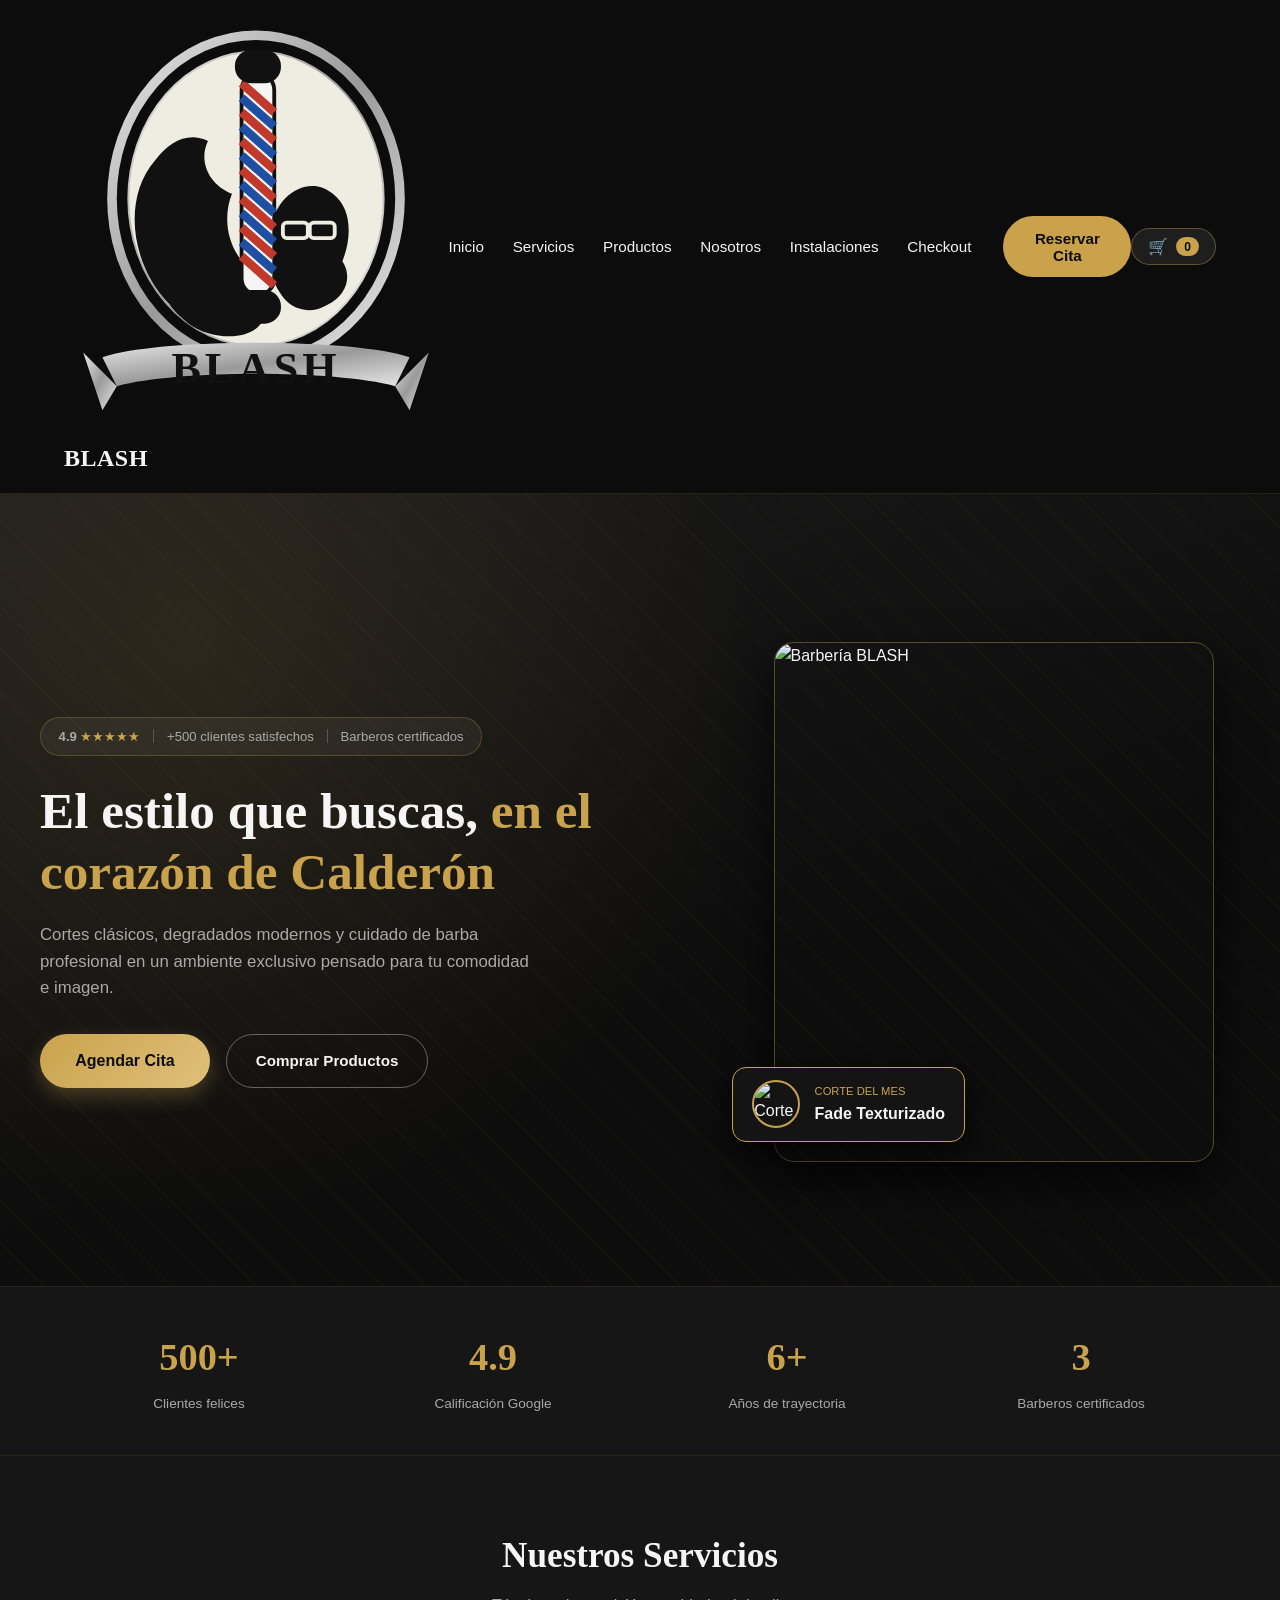
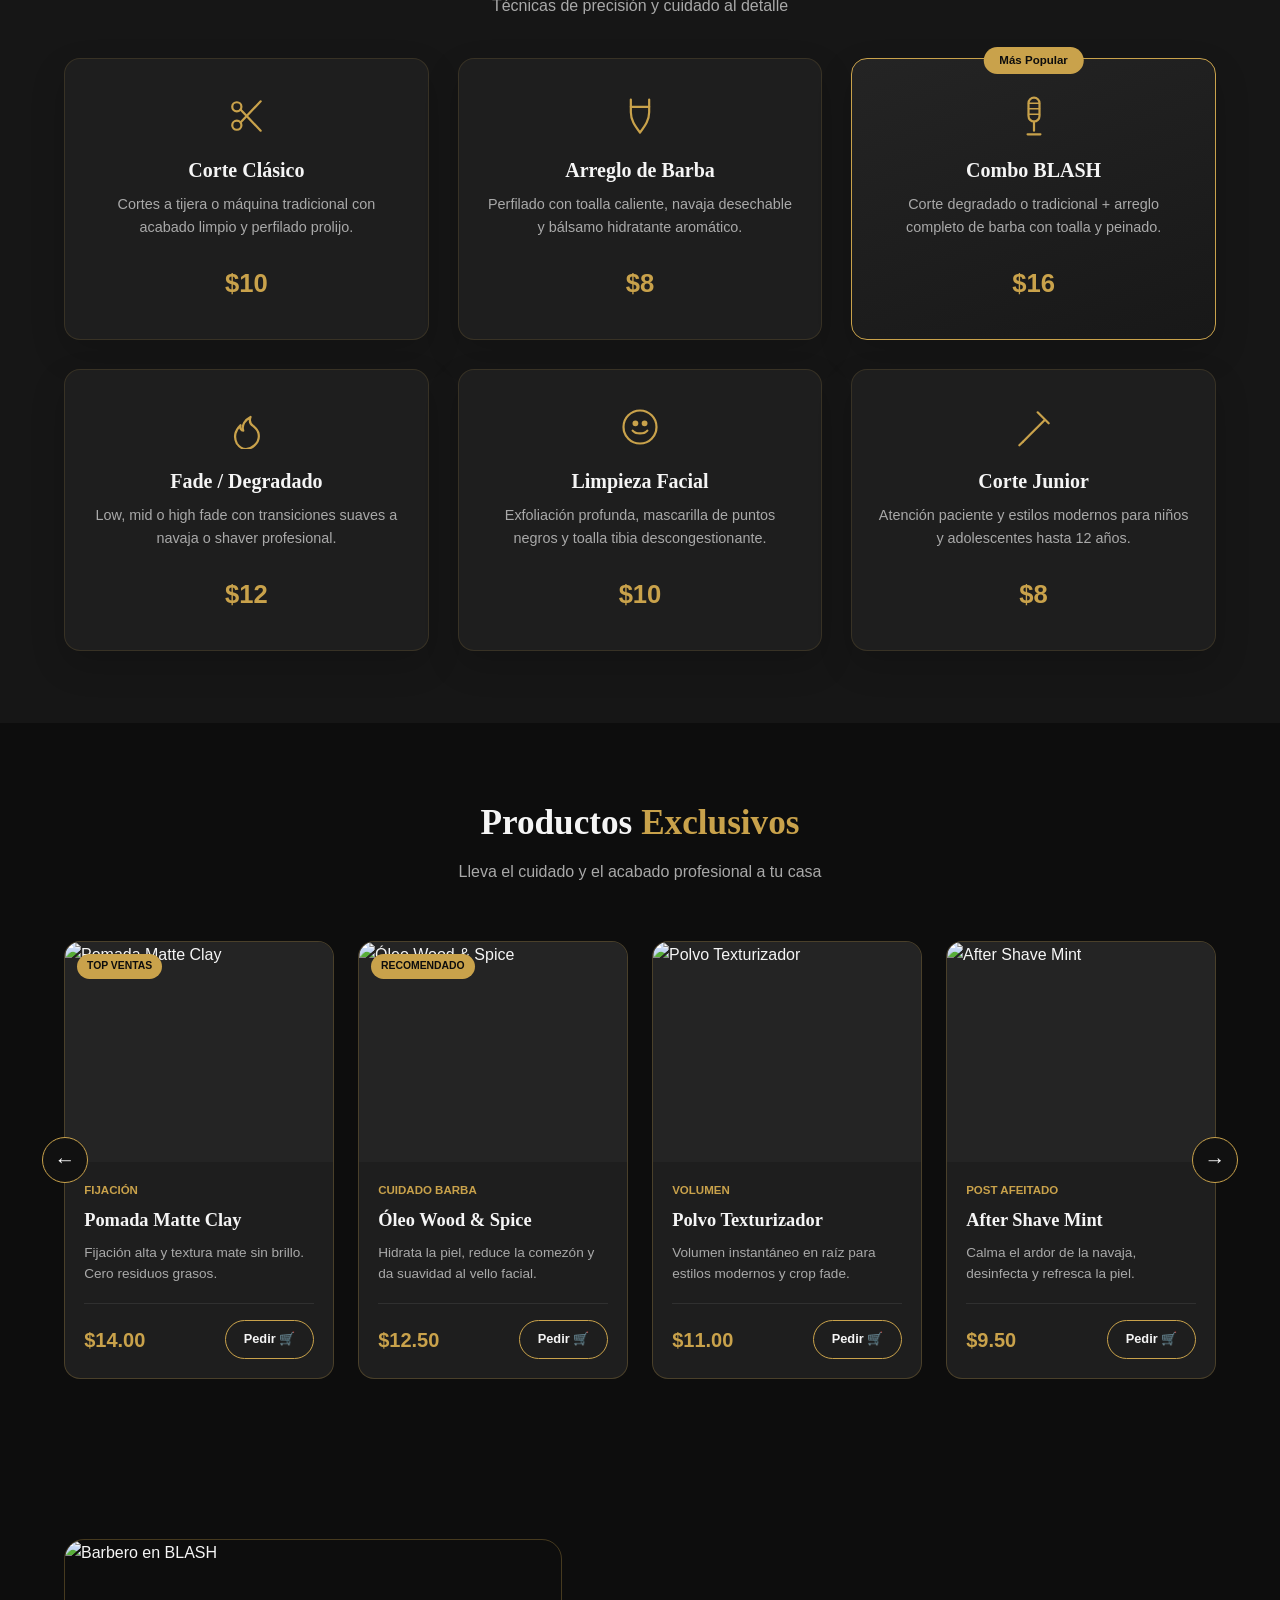
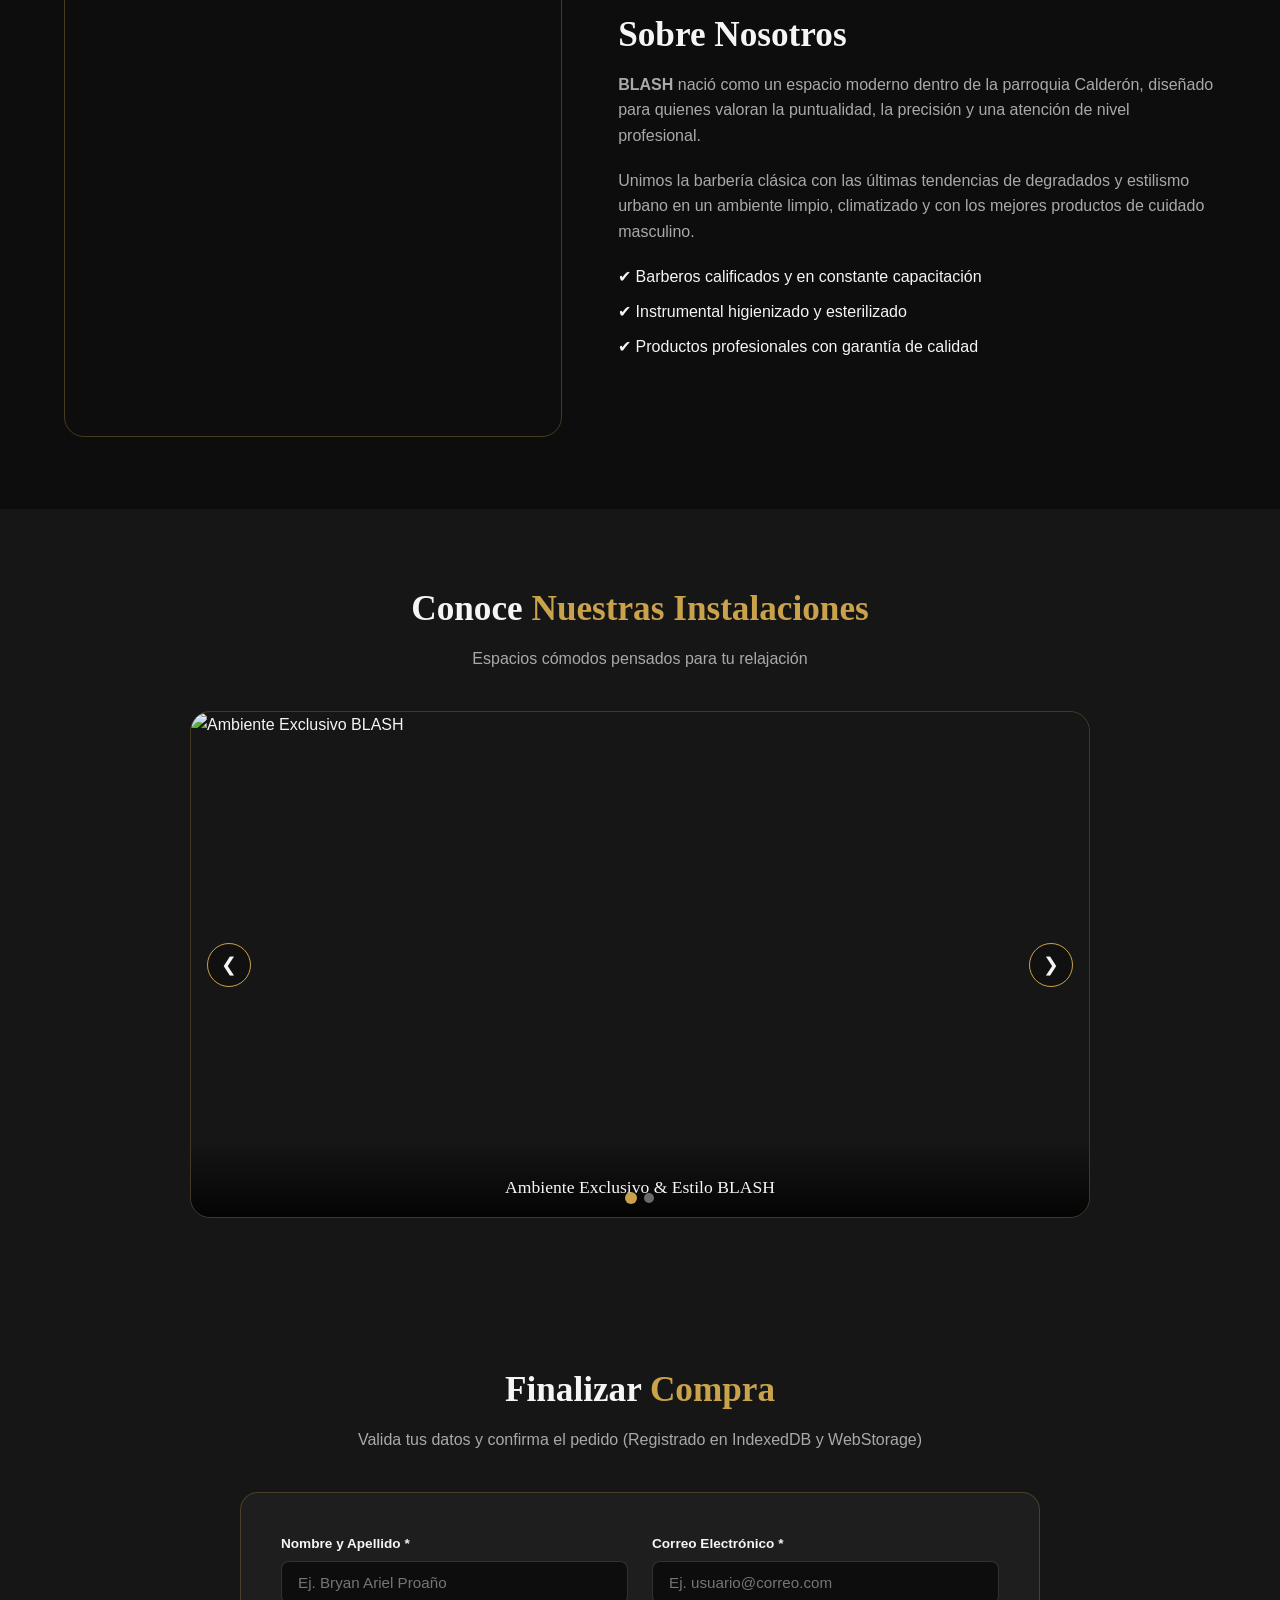
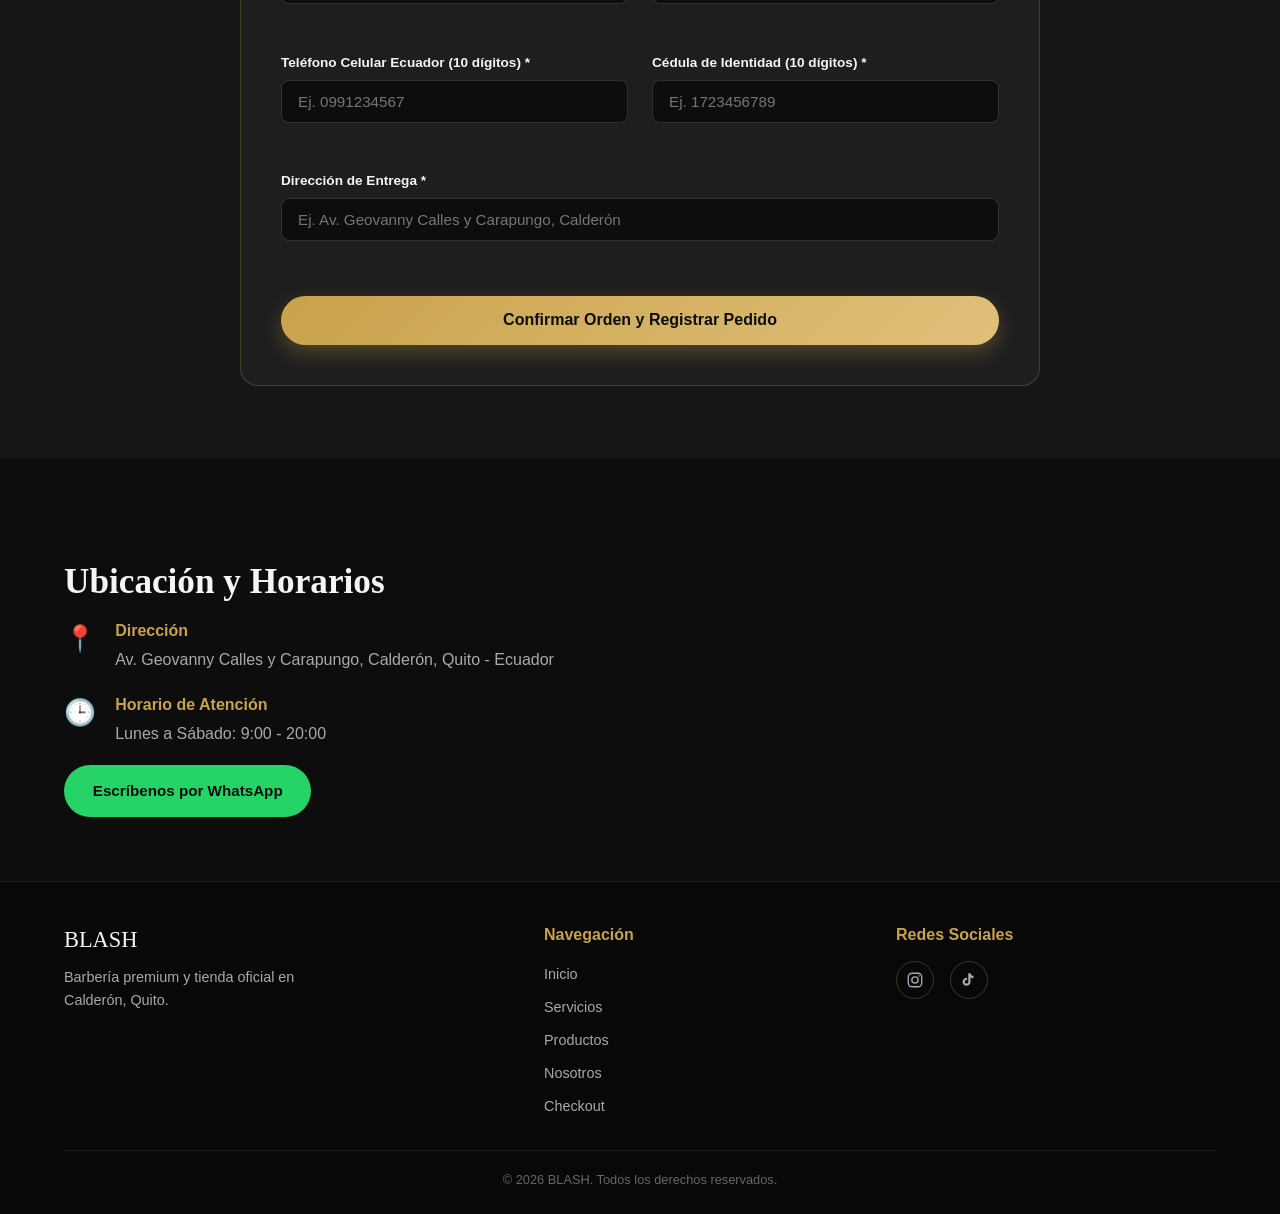
==== commit f70ca34f: "Update index.html" ====
--- a/index.html
+++ b/index.html
@@ -13,7 +13,7 @@
   <link href="https://fonts.googleapis.com/css2?family=Playfair+Display:wght@600;700;800&family=Poppins:wght@400;500;600;700;800&display=swap" rel="stylesheet">
   
   <!-- Ruta original corregida a la raíz -->
-  <link rel="stylesheet" href="style.css">
+  <link rel="stylesheet" href="assets/styles.css">
 </head>
 <body>
 
@@ -656,6 +656,6 @@
 
   <!-- Script tradicional, 100% compatible y sin bloqueos de navegador -->
  
-  <script type="module" src="js/app.js"></script>
+  <script src="script.js?v=10"></script>
 </body>
 </html>
--- a/assets/styles.css
+++ b/assets/styles.css
@@ -0,0 +1,1407 @@
+/* =========================================================
+   VARIABLES GLOBALES
+   ========================================================= */
+:root {
+  --color-bg: #0d0d0d;
+  --color-bg-alt: #161616;
+  --color-charcoal: #1e1e1e;
+  --color-gold: #c9a24b;
+  --color-gold-light: #e0c07a;
+  --color-white: #f5f5f5;
+  --color-gray: #a9a9a9;
+  --color-error: #ff4d4f;
+  --color-success: #52c41a;
+
+  --font-title: 'Playfair Display', serif;
+  --font-body: 'Poppins', sans-serif;
+  --transition: 0.25s ease-in-out;
+}
+
+/* =========================================================
+   RESET & BASES ACCESIBLES
+   ========================================================= */
+* {
+  margin: 0;
+  padding: 0;
+  box-sizing: border-box;
+}
+
+html {
+  scroll-behavior: smooth;
+}
+
+body {
+  font-family: var(--font-body);
+  background-color: var(--color-bg);
+  color: var(--color-white);
+  line-height: 1.6;
+  overflow-x: hidden;
+}
+
+img {
+  max-width: 100%;
+  display: block;
+}
+
+a {
+  text-decoration: none;
+  color: inherit;
+}
+
+ul {
+  list-style: none;
+}
+
+:focus-visible {
+  outline: 3px solid var(--color-gold-light) !important;
+  outline-offset: 3px !important;
+}
+
+.sr-only {
+  position: absolute;
+  width: 1px;
+  height: 1px;
+  padding: 0;
+  margin: -1px;
+  overflow: hidden;
+  clip: rect(0, 0, 0, 0);
+  white-space: nowrap;
+  border: 0;
+}
+
+.container {
+  width: 90%;
+  max-width: 1200px;
+  margin: 0 auto;
+}
+
+/* =========================================================
+   BARRA DE PERSISTENCIA
+   ========================================================= */
+.storage-bar {
+  background-color: var(--color-bg-alt);
+  border-bottom: 1px solid rgba(201, 162, 75, 0.2);
+  padding: 0.5rem 0;
+  font-size: 0.8rem;
+}
+.storage-bar__inner {
+  display: flex;
+  gap: 0.5rem;
+  align-items: center;
+  flex-wrap: wrap;
+}
+.storage-bar strong {
+  color: var(--color-gold-light);
+}
+
+/* =========================================================
+   BOTONES
+   ========================================================= */
+.btn {
+  display: inline-flex;
+  align-items: center;
+  justify-content: center;
+  gap: 0.6rem;
+  padding: 0.85rem 1.8rem;
+  border-radius: 50px;
+  font-weight: 600;
+  font-size: 0.95rem;
+  font-family: inherit;
+  transition: var(--transition);
+  cursor: pointer;
+  border: none;
+  text-align: center;
+}
+
+.btn--primary {
+  background-color: var(--color-gold);
+  color: #0d0d0d;
+}
+.btn--primary:hover {
+  background-color: var(--color-gold-light);
+  transform: translateY(-2px);
+}
+
+.btn--gold {
+  background: linear-gradient(135deg, var(--color-gold), var(--color-gold-light));
+  color: #0d0d0d;
+  font-size: 1rem;
+  padding: 0.95rem 2.2rem;
+  box-shadow: 0 8px 20px rgba(201, 162, 75, 0.3);
+}
+.btn--gold:hover {
+  transform: translateY(-2px);
+  box-shadow: 0 12px 25px rgba(201, 162, 75, 0.45);
+}
+
+.btn--whatsapp {
+  background-color: #25d366;
+  color: #0d0d0d;
+}
+.btn--whatsapp:hover {
+  background-color: #1ebe5a;
+  transform: translateY(-2px);
+}
+
+.btn--outline {
+  background: transparent;
+  color: var(--color-white);
+  border: 1px solid rgba(245, 245, 245, 0.35);
+}
+.btn--outline:hover {
+  border-color: var(--color-gold);
+  color: var(--color-gold);
+  transform: translateY(-2px);
+}
+
+.btn--outline-danger {
+  background: transparent;
+  color: var(--color-error);
+  border: 1px solid var(--color-error);
+}
+.btn--outline-danger:hover {
+  background-color: var(--color-error);
+  color: #fff;
+}
+
+.btn--full {
+  width: 100%;
+}
+
+.btn:disabled {
+  opacity: 0.4;
+  cursor: not-allowed;
+  transform: none !important;
+}
+
+/* =========================================================
+   TÍTULOS
+   ========================================================= */
+.section-title {
+  font-family: var(--font-title);
+  font-size: 2.2rem;
+  text-align: center;
+  color: var(--color-white);
+  margin-bottom: 0.5rem;
+}
+.section-title span,
+.hero__title span,
+.products-heading h2 span,
+.checkout-heading h2 span,
+.cart-drawer__header h3 span {
+  color: var(--color-gold);
+}
+.section-title--left { text-align: left; }
+.section-subtitle {
+  text-align: center;
+  color: var(--color-gray);
+  margin-bottom: 2.5rem;
+}
+
+/* =========================================================
+   HEADER / NAVEGACIÓN
+   ========================================================= */
+.header {
+  position: sticky;
+  top: 0;
+  left: 0;
+  width: 100%;
+  background-color: rgba(13, 13, 13, 0.95);
+  backdrop-filter: blur(8px);
+  z-index: 1000;
+  border-bottom: 1px solid rgba(201, 162, 75, 0.15);
+}
+
+.header__inner {
+  display: flex;
+  align-items: center;
+  justify-content: space-between;
+  padding: 1rem 0;
+}
+
+.logo {
+  font-family: var(--font-title);
+  font-size: 1.5rem;
+  font-weight: 700;
+  letter-spacing: 0.5px;
+}
+.logo span { color: var(--color-gold); }
+
+.nav {
+  display: flex;
+  align-items: center;
+  gap: 2rem;
+}
+.nav__list {
+  display: flex;
+  gap: 1.8rem;
+}
+.nav__list a {
+  font-size: 0.95rem;
+  font-weight: 500;
+  transition: var(--transition);
+}
+.nav__list a:hover {
+  color: var(--color-gold);
+}
+
+.cart-trigger {
+  position: relative;
+  display: inline-flex;
+  align-items: center;
+  gap: 0.5rem;
+  background-color: var(--color-charcoal);
+  border: 1px solid rgba(201, 162, 75, 0.4);
+  color: var(--color-white);
+  padding: 0.5rem 1rem;
+  border-radius: 50px;
+  cursor: pointer;
+  font-size: 1rem;
+  transition: var(--transition);
+}
+.cart-trigger:hover {
+  border-color: var(--color-gold);
+  background-color: #262626;
+}
+.cart-trigger__badge {
+  background-color: var(--color-gold);
+  color: #0d0d0d;
+  font-weight: 700;
+  font-size: 0.75rem;
+  padding: 0.15rem 0.5rem;
+  border-radius: 50px;
+}
+
+.menu-toggle { display: none; }
+.hamburger {
+  display: none;
+  flex-direction: column;
+  gap: 5px;
+  cursor: pointer;
+  z-index: 1100;
+}
+.hamburger span {
+  width: 26px;
+  height: 2px;
+  background-color: var(--color-white);
+  transition: var(--transition);
+}
+
+/* =========================================================
+   HERO
+   ========================================================= */
+.hero {
+  position: relative;
+  min-height: 88vh;
+  display: flex;
+  align-items: center;
+  background:
+    radial-gradient(circle at 15% 20%, rgba(201, 162, 75, 0.12), transparent 45%),
+    linear-gradient(160deg, #1a1a1a 0%, #0d0d0d 60%);
+  padding: 5rem 1.5rem 3.5rem;
+  overflow: hidden;
+}
+
+.hero__overlay {
+  position: absolute;
+  inset: 0;
+  background: repeating-linear-gradient(45deg, rgba(201,162,75,0.03) 0 2px, transparent 2px 30px);
+  pointer-events: none;
+}
+
+.hero__grid {
+  display: grid;
+  grid-template-columns: 1.15fr 0.85fr;
+  gap: 2.5rem;
+  align-items: center;
+  width: 100%;
+}
+
+.hero__social-proof {
+  display: inline-flex;
+  align-items: center;
+  gap: 0.8rem;
+  background-color: rgba(255, 255, 255, 0.05);
+  border: 1px solid rgba(201, 162, 75, 0.25);
+  padding: 0.5rem 1.1rem;
+  border-radius: 50px;
+  font-size: 0.82rem;
+  color: var(--color-gray);
+  margin-bottom: 1.5rem;
+}
+.hero__stars { color: var(--color-gold); }
+.hero__divider {
+  width: 1px;
+  height: 14px;
+  background-color: rgba(255, 255, 255, 0.2);
+}
+
+.hero__title {
+  font-family: var(--font-title);
+  font-size: clamp(1.8rem, 4vw + 1rem, 3.2rem);
+  font-weight: 800;
+  line-height: 1.2;
+  margin-bottom: 1.2rem;
+}
+
+.hero__subtitle {
+  color: var(--color-gray);
+  font-size: 1.05rem;
+  max-width: 500px;
+  margin-bottom: 2rem;
+}
+
+.hero__actions {
+  display: flex;
+  flex-wrap: wrap;
+  gap: 1rem;
+}
+
+.hero__visual {
+  position: relative;
+  display: flex;
+  justify-content: center;
+  align-items: center;
+}
+
+.hero__image-main {
+  width: 100%;
+  max-width: 440px;
+  height: 520px;
+  border-radius: 20px;
+  overflow: hidden;
+  border: 1px solid rgba(201, 162, 75, 0.4);
+  box-shadow: 0 20px 45px rgba(0, 0, 0, 0.7);
+}
+.hero__image-main img {
+  width: 100%;
+  height: 100%;
+  object-fit: cover;
+}
+
+.hero__floating-card {
+  position: absolute;
+  bottom: 20px;
+  left: -15px;
+  background: rgba(22, 22, 22, 0.95);
+  border: 1px solid var(--color-gold);
+  border-radius: 14px;
+  padding: 0.8rem 1.2rem;
+  display: flex;
+  align-items: center;
+  gap: 0.9rem;
+  box-shadow: 0 10px 30px rgba(0, 0, 0, 0.8);
+  backdrop-filter: blur(8px);
+  z-index: 5;
+}
+.hero__floating-card img {
+  width: 48px;
+  height: 48px;
+  border-radius: 50%;
+  object-fit: cover;
+  border: 2px solid var(--color-gold);
+}
+.hero__floating-tag {
+  display: block;
+  font-size: 0.7rem;
+  color: var(--color-gold);
+  text-transform: uppercase;
+}
+
+.hero__blob {
+  position: absolute;
+  top: -30px;
+  right: -30px;
+  width: 180px;
+  height: 180px;
+  background: radial-gradient(circle, rgba(201,162,75,0.25), transparent 70%);
+  border-radius: 50%;
+  z-index: -1;
+}
+
+/* =========================================================
+   ESTADÍSTICAS
+   ========================================================= */
+.stats {
+  padding: 2.5rem 0;
+  background-color: var(--color-bg-alt);
+  border-block: 1px solid rgba(201, 162, 75, 0.1);
+}
+.stats__grid {
+  display: grid;
+  grid-template-columns: repeat(4, 1fr);
+  gap: 1.5rem;
+  text-align: center;
+}
+.stat__number {
+  display: block;
+  font-family: var(--font-title);
+  font-size: clamp(1.8rem, 3vw, 2.5rem);
+  font-weight: 800;
+  color: var(--color-gold);
+}
+.stat__label {
+  display: block;
+  color: var(--color-gray);
+  font-size: 0.85rem;
+  margin-top: 0.3rem;
+}
+
+/* =========================================================
+   SERVICIOS (CUADRÍCULA 3 SOBRE 3)
+   ========================================================= */
+.services {
+  padding: 4.5rem 0;
+  background-color: var(--color-bg-alt);
+}
+.services__grid {
+  display: grid;
+  grid-template-columns: repeat(3, 1fr);
+  gap: 1.8rem;
+}
+
+.card {
+  position: relative;
+  display: flex;
+  flex-direction: column;
+  align-items: center;
+  background-color: var(--color-charcoal);
+  border: 1px solid rgba(201, 162, 75, 0.15);
+  border-radius: 16px;
+  padding: 2.2rem 1.6rem;
+  text-align: center;
+  box-shadow: 0 14px 35px rgba(0, 0, 0, 0.16);
+  transition: var(--transition);
+}
+.card:hover {
+  transform: translateY(-8px);
+  border-color: var(--color-gold);
+  box-shadow: 0 20px 40px rgba(0, 0, 0, 0.35);
+}
+.card--featured {
+  background: linear-gradient(160deg, #242424, #181818);
+  border-color: var(--color-gold);
+}
+.card__badge {
+  position: absolute;
+  top: -12px;
+  left: 50%;
+  transform: translateX(-50%);
+  background-color: var(--color-gold);
+  color: #0d0d0d;
+  font-size: 0.72rem;
+  font-weight: 700;
+  padding: 0.25rem 1rem;
+  border-radius: 50px;
+}
+.card__icon {
+  width: 44px;
+  height: 44px;
+  margin-bottom: 1rem;
+  color: var(--color-gold);
+}
+.card__title {
+  font-family: var(--font-title);
+  font-size: 1.25rem;
+  margin-bottom: 0.4rem;
+}
+.card__desc {
+  color: var(--color-gray);
+  font-size: 0.9rem;
+  margin-bottom: 1.4rem;
+  min-height: 48px;
+}
+.card__price {
+  font-size: 1.6rem;
+  font-weight: 700;
+  color: var(--color-gold);
+}
+
+/* =========================================================
+   PRODUCTOS (CARRUSEL DIRECCIONAL NATIVO)
+   ========================================================= */
+.products-section {
+  padding: 4.5rem 0;
+  background-color: var(--color-bg);
+  overflow: hidden;
+}
+.products-heading {
+  text-align: center;
+  margin-bottom: 2.5rem;
+}
+.products-heading h2 {
+  font-family: var(--font-title);
+  font-size: 2.2rem;
+  margin-bottom: 0.5rem;
+}
+.products-heading p { color: var(--color-gray); }
+
+.products-carousel {
+  position: relative;
+  width: 100%;
+  max-width: 1200px;
+  margin: 0 auto;
+  display: flex;
+  align-items: center;
+}
+.products-window {
+  width: 100%;
+  overflow-x: auto;
+  scroll-behavior: smooth;
+  scrollbar-width: none;
+  -ms-overflow-style: none;
+  padding: 1rem 0;
+}
+.products-window::-webkit-scrollbar { display: none; }
+
+.products-track {
+  display: flex;
+  gap: 1.5rem;
+  width: max-content;
+}
+
+.product-item {
+  flex: 0 0 270px;
+  width: 270px;
+  display: flex;
+  flex-direction: column;
+  overflow: hidden;
+  background-color: var(--color-charcoal);
+  border: 1px solid rgba(201, 162, 75, 0.25);
+  border-radius: 16px;
+  transition: var(--transition);
+}
+.product-item:hover {
+  transform: translateY(-6px);
+  border-color: var(--color-gold);
+  box-shadow: 0 16px 35px rgba(0, 0, 0, 0.4);
+}
+.product-photo {
+  position: relative;
+  width: 100%;
+  height: 220px;
+  background-color: #242424;
+}
+.product-photo img {
+  width: 100%;
+  height: 100%;
+  object-fit: cover;
+  transition: transform 0.5s ease;
+}
+.product-item:hover .product-photo img { transform: scale(1.06); }
+
+.product-tag {
+  position: absolute;
+  top: 12px;
+  left: 12px;
+  padding: 4px 10px;
+  background-color: var(--color-gold);
+  color: #0d0d0d;
+  border-radius: 30px;
+  font-size: 0.65rem;
+  font-weight: 800;
+}
+
+.product-info {
+  display: flex;
+  flex-direction: column;
+  flex: 1;
+  padding: 1.2rem;
+}
+.product-type {
+  color: var(--color-gold);
+  font-size: 0.72rem;
+  font-weight: 700;
+  margin-bottom: 0.4rem;
+}
+.product-info h3 {
+  font-family: var(--font-title);
+  font-size: 1.15rem;
+  margin-bottom: 0.5rem;
+}
+.product-info p {
+  color: var(--color-gray);
+  font-size: 0.85rem;
+  line-height: 1.5;
+  margin-bottom: 1.2rem;
+}
+.product-footer {
+  display: flex;
+  align-items: center;
+  justify-content: space-between;
+  margin-top: auto;
+  padding-top: 1rem;
+  border-top: 1px solid rgba(255, 255, 255, 0.08);
+}
+.product-footer strong {
+  color: var(--color-gold);
+  font-size: 1.25rem;
+}
+.product-footer button {
+  border: 1px solid var(--color-gold);
+  background: transparent;
+  color: var(--color-white);
+  border-radius: 30px;
+  padding: 0.5rem 1.1rem;
+  font: inherit;
+  font-size: 0.8rem;
+  font-weight: 600;
+  cursor: pointer;
+  transition: var(--transition);
+}
+.product-footer button:hover {
+  background-color: var(--color-gold);
+  color: #0d0d0d;
+}
+
+.products-arrow {
+  position: absolute;
+  top: 50%;
+  transform: translateY(-50%);
+  z-index: 20;
+  width: 46px;
+  height: 46px;
+  border-radius: 50%;
+  background: #111;
+  border: 1.5px solid var(--color-gold);
+  color: #fff;
+  font-size: 1.3rem;
+  display: flex;
+  align-items: center;
+  justify-content: center;
+  cursor: pointer;
+  transition: all 0.25s ease;
+}
+.products-arrow:hover {
+  background: var(--color-gold);
+  color: #000;
+}
+.products-arrow-left  { left: -22px; }
+.products-arrow-right { right: -22px; }
+
+/* =========================================================
+   CHECKOUT & FORMULARIO
+   ========================================================= */
+.checkout-section {
+  padding: 4.5rem 0;
+  background-color: var(--color-bg-alt);
+}
+.checkout-heading {
+  text-align: center;
+  margin-bottom: 2.5rem;
+}
+
+.checkout-form {
+  background-color: var(--color-charcoal);
+  border: 1px solid rgba(201, 162, 75, 0.25);
+  border-radius: 18px;
+  padding: 2.5rem;
+  max-width: 800px;
+  margin: 0 auto;
+}
+
+.form-grid {
+  display: grid;
+  grid-template-columns: 1fr 1fr;
+  gap: 1.5rem;
+  margin-bottom: 2rem;
+}
+
+.form-group {
+  display: flex;
+  flex-direction: column;
+}
+.form-group--full {
+  grid-column: 1 / -1;
+}
+
+.form-group label {
+  font-size: 0.85rem;
+  font-weight: 600;
+  margin-bottom: 0.4rem;
+  color: var(--color-white);
+}
+
+.form-group input {
+  background-color: var(--color-bg);
+  border: 1px solid rgba(255, 255, 255, 0.15);
+  border-radius: 8px;
+  padding: 0.75rem 1rem;
+  color: var(--color-white);
+  font-family: inherit;
+  font-size: 0.95rem;
+  transition: border-color var(--transition);
+}
+
+.form-group input[aria-invalid="true"] {
+  border-color: var(--color-error);
+}
+.form-group input[aria-invalid="false"] {
+  border-color: var(--color-success);
+}
+
+.form-error {
+  display: block;
+  font-size: 0.75rem;
+  color: var(--color-error);
+  margin-top: 0.35rem;
+  min-height: 1.1rem;
+}
+
+/* =========================================================
+   PANEL LATERAL DEL CARRITO (DRAWER)
+   ========================================================= */
+.cart-drawer-overlay {
+  position: fixed;
+  inset: 0;
+  background: rgba(0, 0, 0, 0.7);
+  backdrop-filter: blur(4px);
+  z-index: 2100;
+  opacity: 0;
+  pointer-events: none;
+  transition: opacity var(--transition);
+}
+.cart-drawer-overlay.is-active {
+  opacity: 1;
+  pointer-events: auto;
+}
+
+.cart-drawer {
+  position: fixed;
+  top: 0;
+  right: 0;
+  width: min(92%, 420px);
+  height: 100vh;
+  background-color: #121212;
+  border-left: 1px solid rgba(201, 162, 75, 0.3);
+  z-index: 2200;
+  display: flex;
+  flex-direction: column;
+  transform: translateX(100%);
+  transition: transform 0.35s ease;
+}
+.cart-drawer.is-active {
+  transform: translateX(0);
+}
+
+.cart-drawer__header {
+  display: flex;
+  justify-content: space-between;
+  align-items: center;
+  padding: 1.5rem;
+  border-bottom: 1px solid rgba(255, 255, 255, 0.08);
+}
+.cart-drawer__header h3 {
+  font-family: var(--font-title);
+  font-size: 1.3rem;
+}
+.cart-drawer__close {
+  background: transparent;
+  border: none;
+  color: var(--color-white);
+  font-size: 1.8rem;
+  cursor: pointer;
+  line-height: 1;
+}
+
+.cart-drawer__body {
+  flex: 1;
+  overflow-y: auto;
+  padding: 1.5rem;
+  display: flex;
+  flex-direction: column;
+  gap: 1rem;
+}
+
+.cart-item {
+  display: grid;
+  grid-template-columns: 60px 1fr auto;
+  gap: 1rem;
+  align-items: center;
+  background: var(--color-charcoal);
+  padding: 0.8rem;
+  border-radius: 12px;
+  border: 1px solid rgba(255, 255, 255, 0.08);
+}
+.cart-item img {
+  width: 60px;
+  height: 60px;
+  border-radius: 8px;
+  object-fit: cover;
+}
+.cart-item__title {
+  font-size: 0.9rem;
+  margin-bottom: 0.2rem;
+}
+.cart-item__price {
+  font-size: 0.85rem;
+  color: var(--color-gold);
+}
+.cart-item__controls {
+  display: flex;
+  align-items: center;
+  gap: 0.4rem;
+  margin-top: 0.4rem;
+}
+.cart-qty-btn {
+  background: rgba(255, 255, 255, 0.1);
+  border: none;
+  color: var(--color-white);
+  width: 24px;
+  height: 24px;
+  border-radius: 4px;
+  cursor: pointer;
+}
+.cart-qty-text {
+  font-size: 0.85rem;
+  font-weight: 600;
+  min-width: 20px;
+  text-align: center;
+}
+.cart-item__remove {
+  background: none;
+  border: none;
+  color: var(--color-error);
+  cursor: pointer;
+  font-size: 0.8rem;
+}
+
+.cart-empty-text {
+  text-align: center;
+  color: var(--color-gray);
+  margin-top: 3rem;
+}
+
+.cart-drawer__footer {
+  padding: 1.5rem;
+  border-top: 1px solid rgba(255, 255, 255, 0.08);
+  background-color: var(--color-bg);
+}
+.cart-summary-line {
+  display: flex;
+  justify-content: space-between;
+  margin-bottom: 0.5rem;
+  font-size: 0.9rem;
+}
+.cart-summary-line--total {
+  font-size: 1.15rem;
+  color: var(--color-gold);
+  border-top: 1px solid rgba(255, 255, 255, 0.1);
+  padding-top: 0.6rem;
+  margin-top: 0.6rem;
+}
+.cart-drawer__actions {
+  display: flex;
+  flex-direction: column;
+  gap: 0.75rem;
+  margin-top: 1.2rem;
+}
+
+/* =========================================================
+   SOBRE NOSOTROS & INSTALACIONES
+   ========================================================= */
+.about {
+  padding: 4.5rem 0;
+  background-color: var(--color-bg);
+}
+.about__inner {
+  display: grid;
+  grid-template-columns: 1fr 1.2fr;
+  gap: 3.5rem;
+  align-items: center;
+}
+.about__image-frame {
+  aspect-ratio: 1;
+  border-radius: 20px;
+  border: 1px solid rgba(201, 162, 75, 0.3);
+  overflow: hidden;
+}
+.about__image-frame img {
+  width: 100%;
+  height: 100%;
+  object-fit: cover;
+}
+.about__text p {
+  color: var(--color-gray);
+  margin-bottom: 1.2rem;
+}
+.about__list li {
+  margin-bottom: 0.6rem;
+  font-weight: 500;
+}
+
+.carrusel-section {
+  padding: 4.5rem 0;
+  background-color: var(--color-bg-alt);
+}
+.carrusel-wrapper {
+  position: relative;
+  max-width: 900px;
+  margin: 0 auto;
+  border-radius: 20px;
+  overflow: hidden;
+  border: 1px solid rgba(201, 162, 75, 0.25);
+}
+.carrusel-track {
+  display: flex;
+  transition: transform 0.5s ease;
+}
+.carrusel-slide {
+  position: relative;
+  min-width: 100%;
+  aspect-ratio: 16 / 9;
+}
+.carrusel-slide img {
+  width: 100%;
+  height: 100%;
+  object-fit: cover;
+}
+.slide-caption {
+  position: absolute;
+  bottom: 0;
+  inset-inline: 0;
+  background: linear-gradient(to top, rgba(0, 0, 0, 0.85), transparent);
+  padding: 2rem 1.5rem 1rem;
+  font-family: var(--font-title);
+  font-size: 1.1rem;
+  text-align: center;
+}
+.carrusel-btn {
+  position: absolute;
+  top: 50%;
+  transform: translateY(-50%);
+  width: 44px;
+  height: 44px;
+  border-radius: 50%;
+  background-color: rgba(13, 13, 13, 0.7);
+  border: 1px solid var(--color-gold);
+  color: var(--color-white);
+  font-size: 1.2rem;
+  cursor: pointer;
+  z-index: 5;
+}
+.carrusel-btn.prev { left: 1rem; }
+.carrusel-btn.next { right: 1rem; }
+.carrusel-dots {
+  position: absolute;
+  bottom: 14px;
+  left: 50%;
+  transform: translateX(-50%);
+  display: flex;
+  gap: 8px;
+}
+.carrusel-dot {
+  width: 10px;
+  height: 10px;
+  border-radius: 50%;
+  background-color: rgba(255, 255, 255, 0.4);
+  cursor: pointer;
+}
+.carrusel-dot.is-active {
+  background-color: var(--color-gold);
+  transform: scale(1.2);
+}
+
+/* =========================================================
+   UBICACIÓN
+   ========================================================= */
+.location {
+  padding: 4rem 0 2rem;
+  background-color: var(--color-bg);
+}
+.location__inner {
+  display: grid;
+  grid-template-columns: 1fr 1fr;
+  gap: 3rem;
+  align-items: center;
+}
+.info-item {
+  display: flex;
+  gap: 1.2rem;
+  margin-bottom: 1.2rem;
+}
+.info-item__icon { font-size: 1.6rem; }
+.info-item h4 {
+  color: var(--color-gold);
+  margin-bottom: 0.2rem;
+}
+.info-item p { color: var(--color-gray); }
+.location__map iframe {
+  width: 100%;
+  height: 320px;
+  border: 0;
+  border-radius: 16px;
+  filter: grayscale(0.3) contrast(1.1);
+}
+
+/* =========================================================
+   FOOTER
+   ========================================================= */
+.footer {
+  background-color: #080808;
+  padding: 2.5rem 0 1.5rem;
+  border-top: 1px solid rgba(201, 162, 75, 0.15);
+}
+.footer__inner {
+  display: grid;
+  grid-template-columns: 1.4fr 1fr 1fr;
+  gap: 2rem;
+  padding-bottom: 1.5rem;
+  border-bottom: 1px solid rgba(255, 255, 255, 0.08);
+  margin-bottom: 1.2rem;
+}
+.footer__col h4 {
+  color: var(--color-gold);
+  margin-bottom: 0.8rem;
+}
+.footer__logo {
+  font-family: var(--font-title);
+  font-size: 1.4rem;
+  margin-bottom: 0.5rem;
+}
+.footer__tagline {
+  color: var(--color-gray);
+  font-size: 0.9rem;
+  max-width: 280px;
+}
+.footer__links a {
+  color: var(--color-gray);
+  font-size: 0.9rem;
+  display: inline-block;
+  margin-bottom: 0.5rem;
+}
+.footer__links a:hover { color: var(--color-gold); }
+
+.footer__social {
+  display: flex;
+  gap: 1rem;
+}
+.footer__social a {
+  width: 38px;
+  height: 38px;
+  border-radius: 50%;
+  border: 1px solid rgba(201, 162, 75, 0.3);
+  color: var(--color-gray);
+  display: flex;
+  align-items: center;
+  justify-content: center;
+}
+.footer__social a svg { width: 18px; height: 18px; }
+.footer__social a:hover {
+  color: #0d0d0d;
+  background-color: var(--color-gold);
+}
+.footer__rights {
+  text-align: center;
+  color: #666;
+  font-size: 0.8rem;
+}
+
+/* =========================================================
+   MODAL DE RESERVA
+   ========================================================= */
+.modal {
+  position: fixed;
+  inset: 0;
+  z-index: 3000;
+  display: flex;
+  align-items: center;
+  justify-content: center;
+  opacity: 0;
+  pointer-events: none;
+  transition: opacity 0.3s ease;
+}
+.modal.is-open {
+  opacity: 1;
+  pointer-events: auto;
+}
+.modal__overlay {
+  position: absolute;
+  inset: 0;
+  background-color: rgba(0, 0, 0, 0.75);
+  backdrop-filter: blur(4px);
+}
+.modal__box {
+  position: relative;
+  width: min(92%, 480px);
+  max-height: 85vh;
+  overflow-y: auto;
+  background-color: var(--color-charcoal);
+  border: 1px solid rgba(201, 162, 75, 0.3);
+  border-radius: 18px;
+  padding: 2.2rem 1.8rem;
+  transform: translateY(20px);
+  transition: transform 0.3s ease;
+}
+.modal.is-open .modal__box { transform: translateY(0); }
+
+.modal__box h3 {
+  font-family: var(--font-title);
+  font-size: 1.5rem;
+  margin-bottom: 1.4rem;
+  color: var(--color-gold);
+}
+.modal__close {
+  position: absolute;
+  top: 1rem;
+  right: 1rem;
+  width: 32px;
+  height: 32px;
+  border-radius: 50%;
+  background: rgba(255, 255, 255, 0.08);
+  border: none;
+  color: var(--color-white);
+  font-size: 1.3rem;
+  cursor: pointer;
+}
+.modal__close:hover {
+  background-color: var(--color-gold);
+  color: #0d0d0d;
+}
+
+.modal__steps {
+  display: flex;
+  gap: 0.6rem;
+  margin-bottom: 1.6rem;
+}
+.modal__step {
+  flex: 1;
+  text-align: center;
+  font-size: 0.75rem;
+  font-weight: 600;
+  color: var(--color-gray);
+  padding-bottom: 0.5rem;
+  border-bottom: 2px solid rgba(255, 255, 255, 0.1);
+}
+.modal__step.is-active {
+  color: var(--color-gold);
+  border-color: var(--color-gold);
+}
+.modal__panel { display: none; }
+.modal__panel.is-active { display: block; }
+.modal__hint {
+  color: var(--color-gray);
+  font-size: 0.9rem;
+  margin-bottom: 1rem;
+}
+
+.option-grid {
+  display: grid;
+  grid-template-columns: repeat(2, 1fr);
+  gap: 0.8rem;
+}
+.option-card {
+  position: relative;
+  cursor: pointer;
+}
+.option-card input {
+  position: absolute;
+  opacity: 0;
+}
+.option-card span {
+  display: block;
+  padding: 0.85rem;
+  border: 1px solid rgba(255, 255, 255, 0.15);
+  border-radius: 12px;
+  font-size: 0.85rem;
+  font-weight: 500;
+  text-align: center;
+  transition: var(--transition);
+}
+.option-card small {
+  display: block;
+  color: var(--color-gold);
+  margin-top: 0.3rem;
+  font-weight: 700;
+}
+.option-card input:checked + span {
+  border-color: var(--color-gold);
+  background-color: rgba(201, 162, 75, 0.12);
+  color: var(--color-gold-light);
+}
+
+.booking-picker {
+  display: grid;
+  gap: 1.2rem;
+}
+.booking-time-picker h4,
+.booking-calendar h4 {
+  margin-bottom: 0.6rem;
+  font-size: 0.95rem;
+}
+.booking-times {
+  display: grid;
+  grid-template-columns: repeat(4, 1fr);
+  gap: 0.5rem;
+}
+.time-option,
+.calendar-day {
+  border: 1px solid rgba(201, 162, 75, 0.3);
+  background: rgba(255, 255, 255, 0.03);
+  color: var(--color-white);
+  font: inherit;
+  cursor: pointer;
+  transition: var(--transition);
+}
+.time-option {
+  padding: 0.5rem 0.2rem;
+  border-radius: 8px;
+  font-size: 0.78rem;
+}
+.time-option:hover,
+.time-option.is-selected,
+.calendar-day:hover:not(:disabled),
+.calendar-day.is-selected {
+  border-color: var(--color-gold);
+  background: var(--color-gold);
+  color: #0d0d0d;
+}
+.time-option:disabled,
+.calendar-day:disabled {
+  opacity: 0.3;
+  cursor: not-allowed;
+}
+
+.calendar-toolbar {
+  display: flex;
+  justify-content: space-between;
+  align-items: center;
+  margin-bottom: 0.6rem;
+}
+.calendar-nav {
+  width: 32px;
+  height: 32px;
+  border: 1px solid rgba(201, 162, 75, 0.35);
+  border-radius: 50%;
+  background: transparent;
+  color: var(--color-gold);
+  font-size: 1.3rem;
+  cursor: pointer;
+}
+.calendar-weekdays,
+.calendar-days {
+  display: grid;
+  grid-template-columns: repeat(7, 1fr);
+  gap: 0.3rem;
+  text-align: center;
+}
+.calendar-weekdays {
+  color: var(--color-gray);
+  font-size: 0.65rem;
+  margin-bottom: 0.3rem;
+}
+.calendar-day {
+  aspect-ratio: 1;
+  border-radius: 6px;
+  font-size: 0.75rem;
+}
+.calendar-zone {
+  margin-top: 0.8rem;
+  color: var(--color-gray);
+  font-size: 0.7rem;
+}
+
+.modal__nav {
+  display: flex;
+  justify-content: space-between;
+  gap: 1rem;
+  margin-top: 1.8rem;
+}
+.modal__nav .btn { flex: 1; }
+
+/* =========================================================
+   RESPONSIVE
+   ========================================================= */
+@media (max-width: 900px) {
+  .hero__grid {
+    grid-template-columns: 1fr;
+    text-align: center;
+  }
+  .hero__social-proof,
+  .hero__subtitle {
+    margin-inline: auto;
+  }
+  .hero__actions {
+    justify-content: center;
+  }
+  .hero__image-main {
+    max-width: 380px;
+    height: 440px;
+    margin: 0 auto;
+  }
+  .hero__floating-card {
+    left: 50%;
+    transform: translateX(-50%);
+  }
+  .services__grid {
+    grid-template-columns: repeat(2, 1fr);
+  }
+  .about__inner,
+  .location__inner,
+  .footer__inner {
+    grid-template-columns: 1fr;
+    text-align: center;
+  }
+  .about__image-frame,
+  .footer__tagline {
+    margin-inline: auto;
+  }
+  .footer__social {
+    justify-content: center;
+  }
+  .stats__grid {
+    grid-template-columns: repeat(2, 1fr);
+    row-gap: 1.5rem;
+  }
+}
+
+@media (max-width: 768px) {
+  .hamburger { display: flex; }
+  .nav {
+    position: fixed;
+    top: 0;
+    right: 0;
+    height: 100vh;
+    width: min(75%, 300px);
+    background-color: var(--color-bg-alt);
+    flex-direction: column;
+    align-items: flex-start;
+    justify-content: center;
+    gap: 2rem;
+    padding: 2rem;
+    transform: translateX(100%);
+    transition: transform var(--transition);
+    box-shadow: -10px 0 30px rgba(0, 0, 0, 0.5);
+  }
+  .nav__list {
+    flex-direction: column;
+    gap: 1.5rem;
+  }
+  .menu-toggle:checked ~ .nav {
+    transform: translateX(0);
+  }
+  .menu-toggle:checked ~ .hamburger span:nth-child(1) {
+    transform: translateY(7px) rotate(45deg);
+  }
+  .menu-toggle:checked ~ .hamburger span:nth-child(2) { opacity: 0; }
+  .menu-toggle:checked ~ .hamburger span:nth-child(3) {
+    transform: translateY(-7px) rotate(-45deg);
+  }
+  .form-grid {
+    grid-template-columns: 1fr;
+  }
+}
+
+@media (max-width: 600px) {
+  .services__grid {
+    grid-template-columns: 1fr;
+  }
+  .products-arrow { display: none; }
+  .product-item {
+    flex: 0 0 80vw;
+    width: 80vw;
+  }
+  .checkout-form {
+    padding: 1.5rem;
+  }
+}
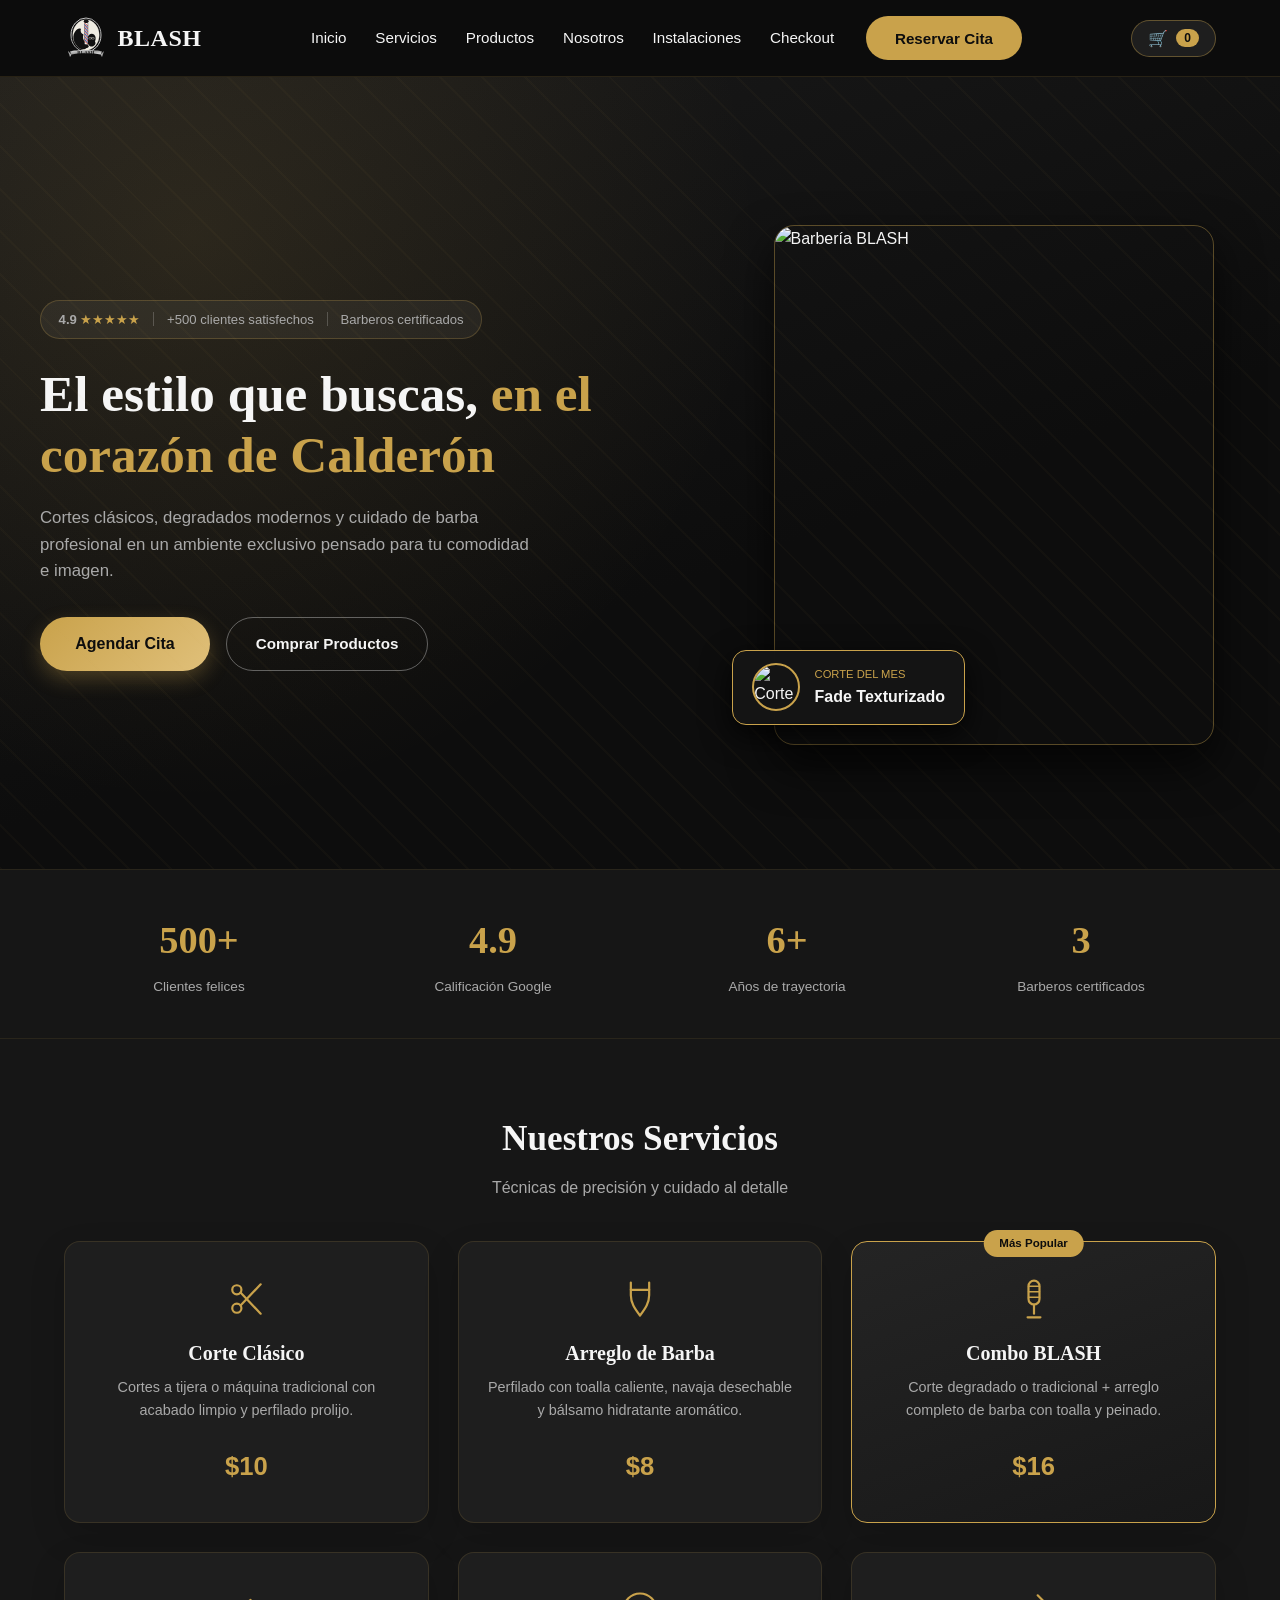
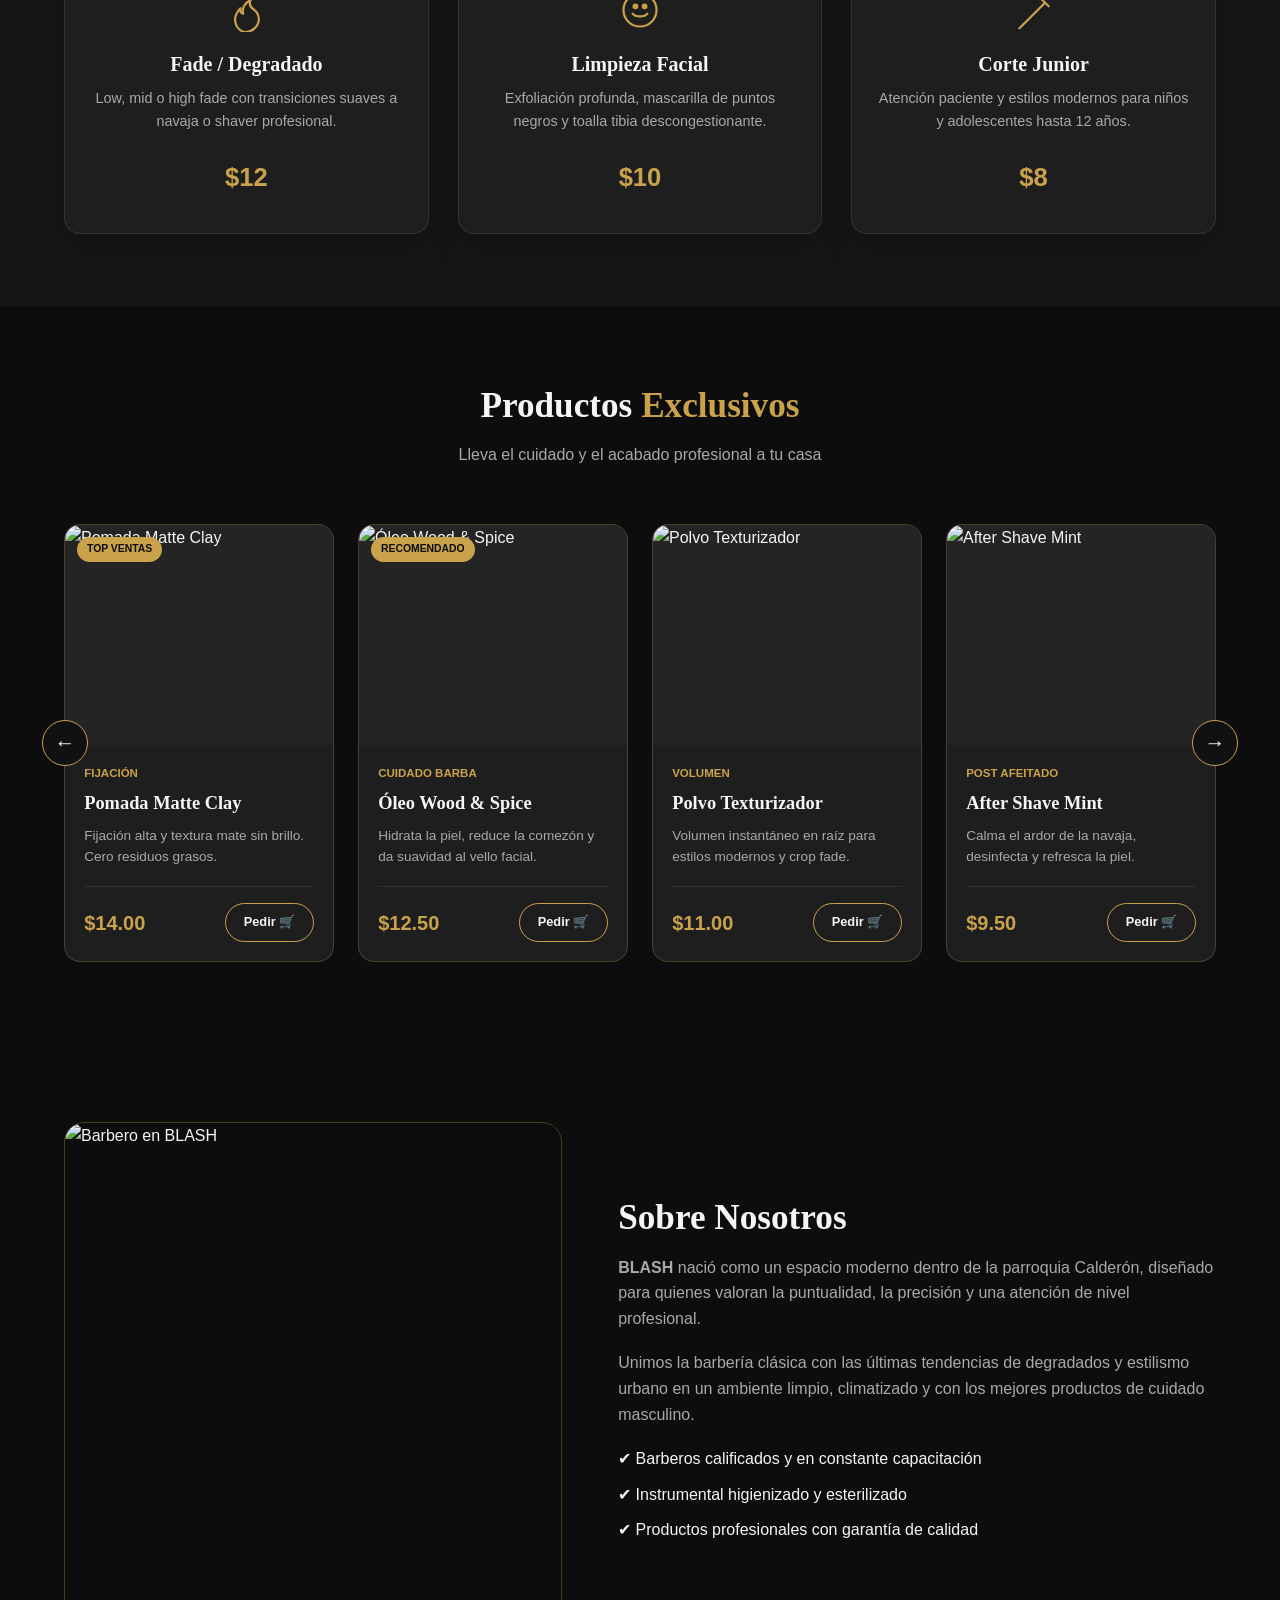
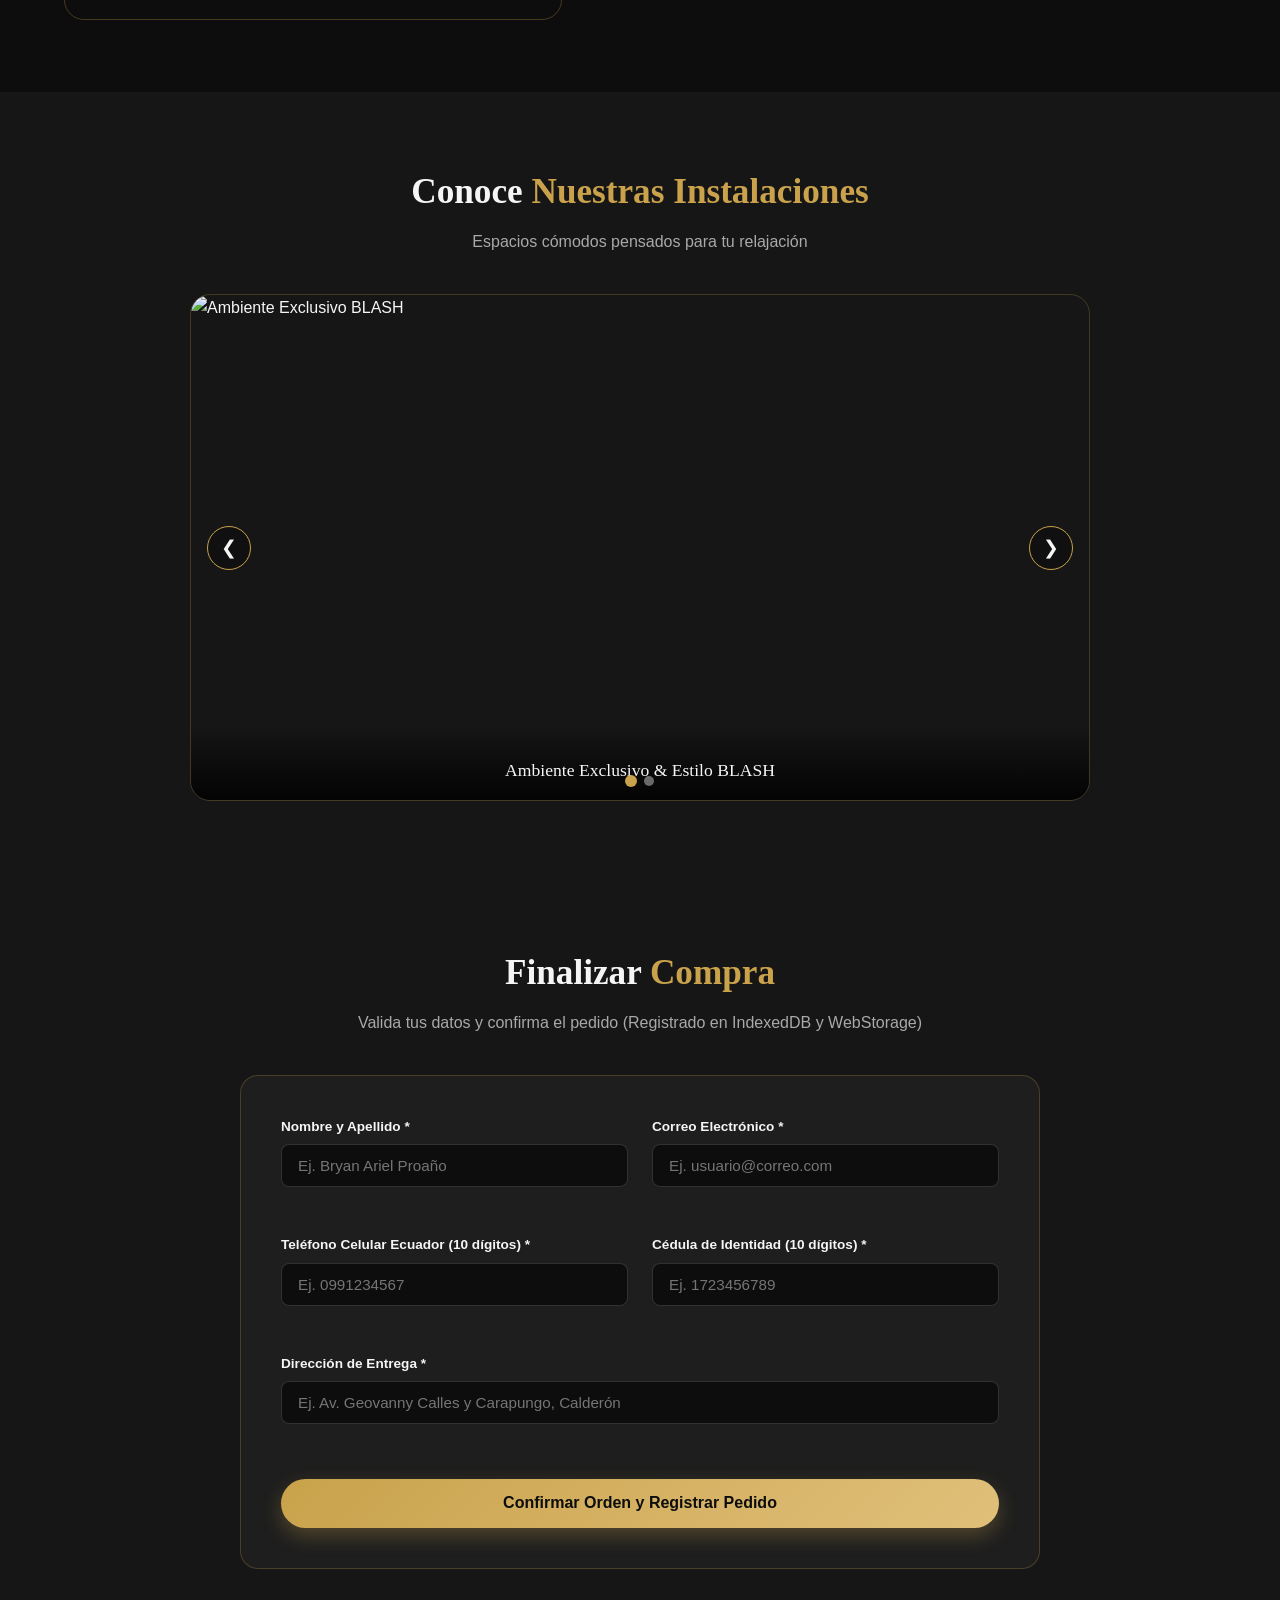
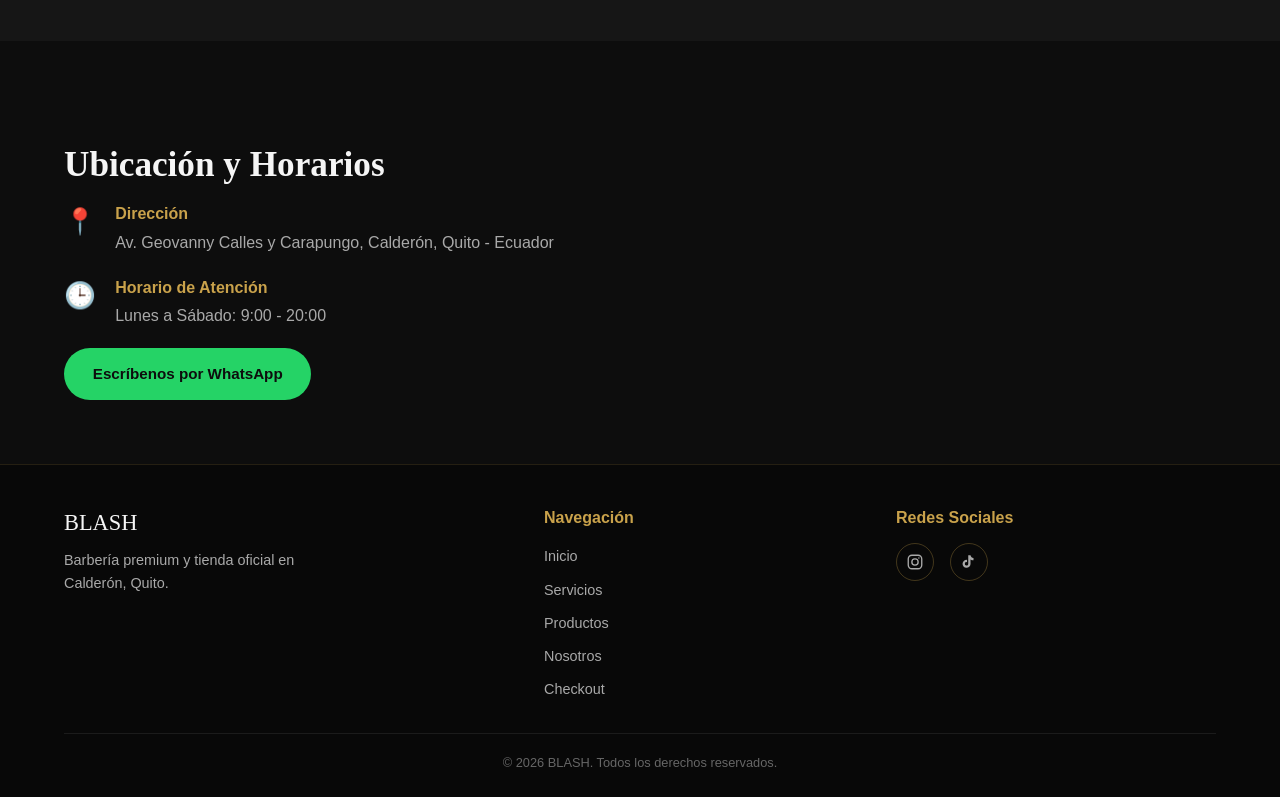
==== commit 99c54630: "Update index.html" ====
--- a/index.html
+++ b/index.html
@@ -23,9 +23,9 @@
   <!-- ===================== HEADER ===================== -->
   <header class="header" id="header">
     <div class="container header__inner">
-      <a href="#inicio" class="logo" aria-label="BLASH Barbería">
-        <span class="logo__icon" aria-hidden="true">
-          <img src="assets/logo.svg" alt="" onerror="this.style.display='none'">
+     <a href="#inicio" class="logo" style="display:inline-flex; align-items:center; gap:0.6rem; font-size:1.5rem; font-weight:700;">
+        <span class="logo__icon" aria-hidden="true" style="width:44px; height:44px; display:inline-flex; align-items:center; justify-content:center; flex-shrink:0;">
+          <img src="assets/logo.svg" alt="" style="width:44px; height:44px; max-width:44px; max-height:44px; object-fit:contain; display:block;" onerror="this.style.display='none'">
         </span>
         BLASH
       </a>
--- a/assets/styles.css
+++ b/assets/styles.css
@@ -1404,4 +1404,36 @@
   .checkout-form {
     padding: 1.5rem;
   }
-}
+  /* =========================================================
+   CONTROL DE TAMAÑO DEL LOGO
+   ========================================================= */
+.logo {
+  display: inline-flex;
+  align-items: center;
+  gap: 0.6rem;
+  font-family: var(--font-title);
+  font-size: 1.5rem;
+  font-weight: 700;
+  line-height: 1;
+}
+
+.logo__icon {
+  width: 44px !important;
+  height: 44px !important;
+  max-width: 44px !important;
+  max-height: 44px !important;
+  display: inline-flex !important;
+  align-items: center;
+  justify-content: center;
+  flex-shrink: 0;
+}
+
+.logo__icon img,
+.logo img {
+  width: 44px !important;
+  height: 44px !important;
+  max-width: 44px !important;
+  max-height: 44px !important;
+  object-fit: contain !important;
+  display: block !important;
+}
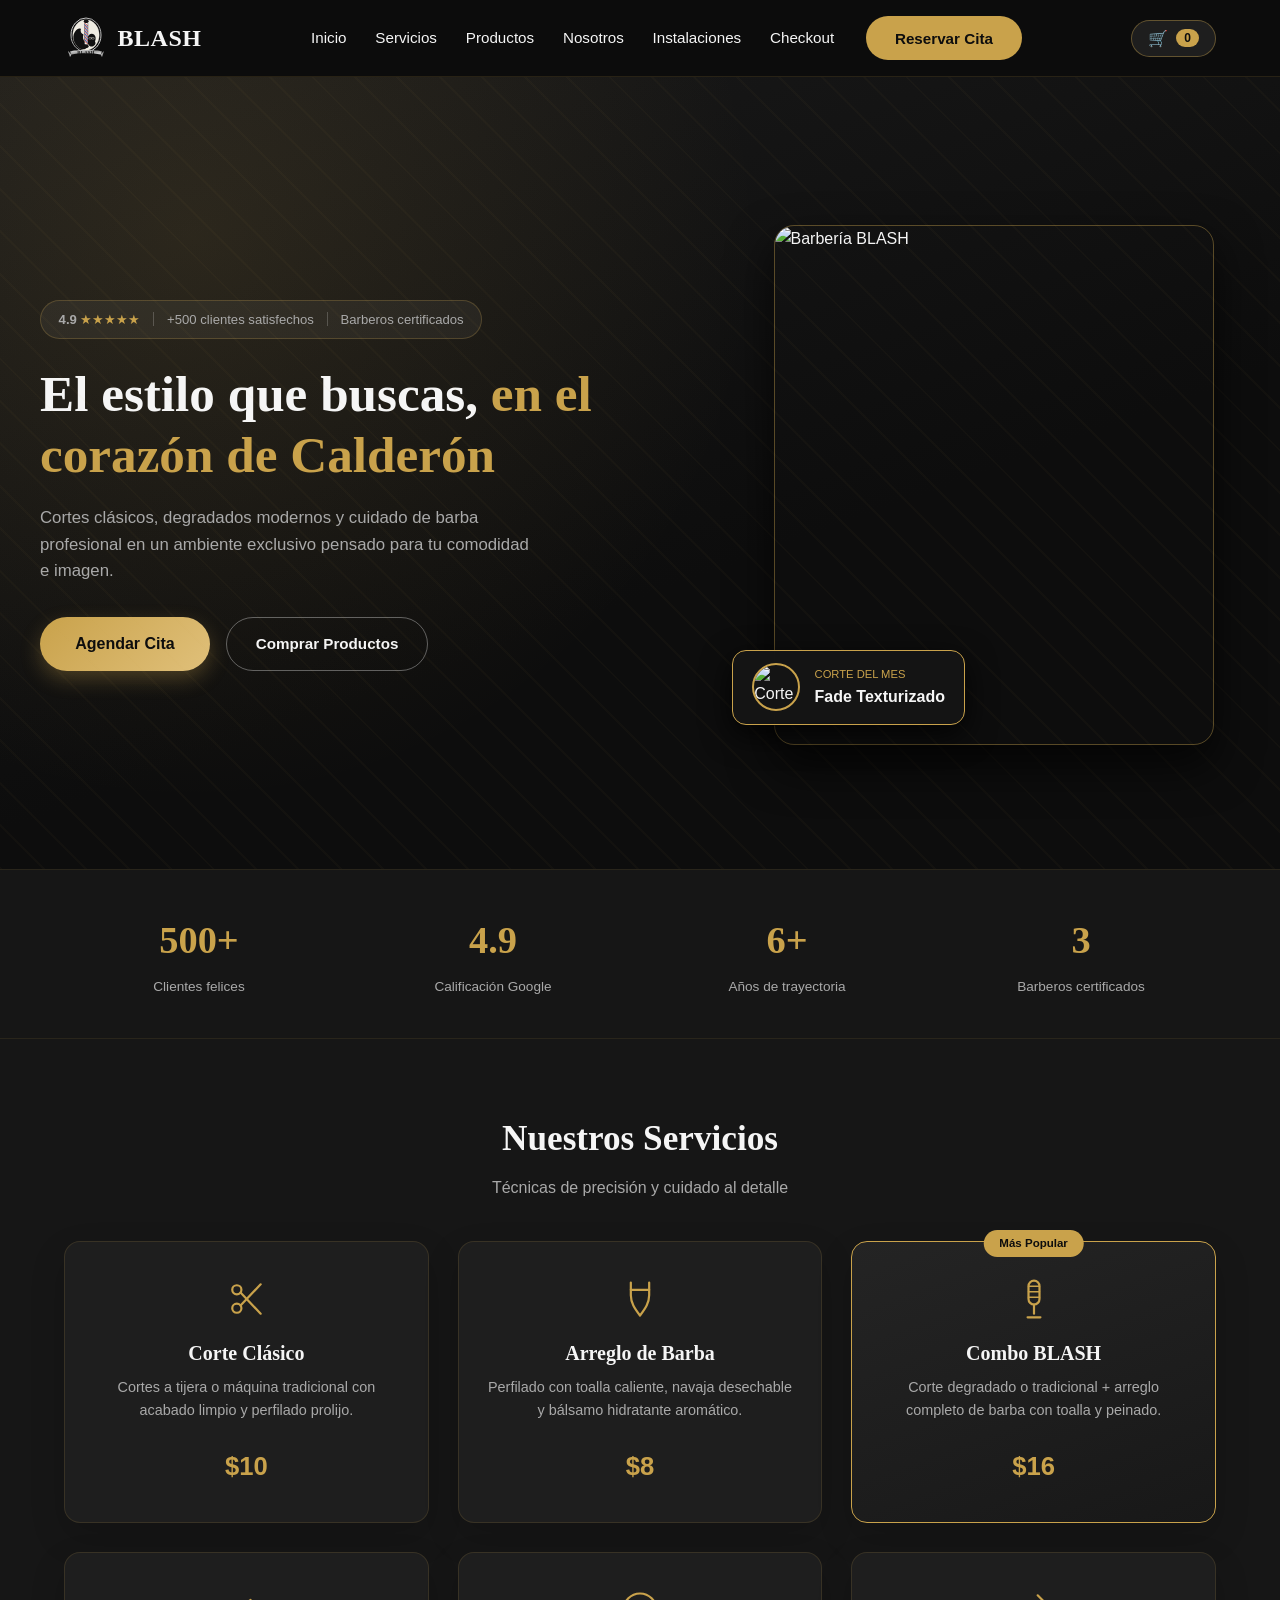
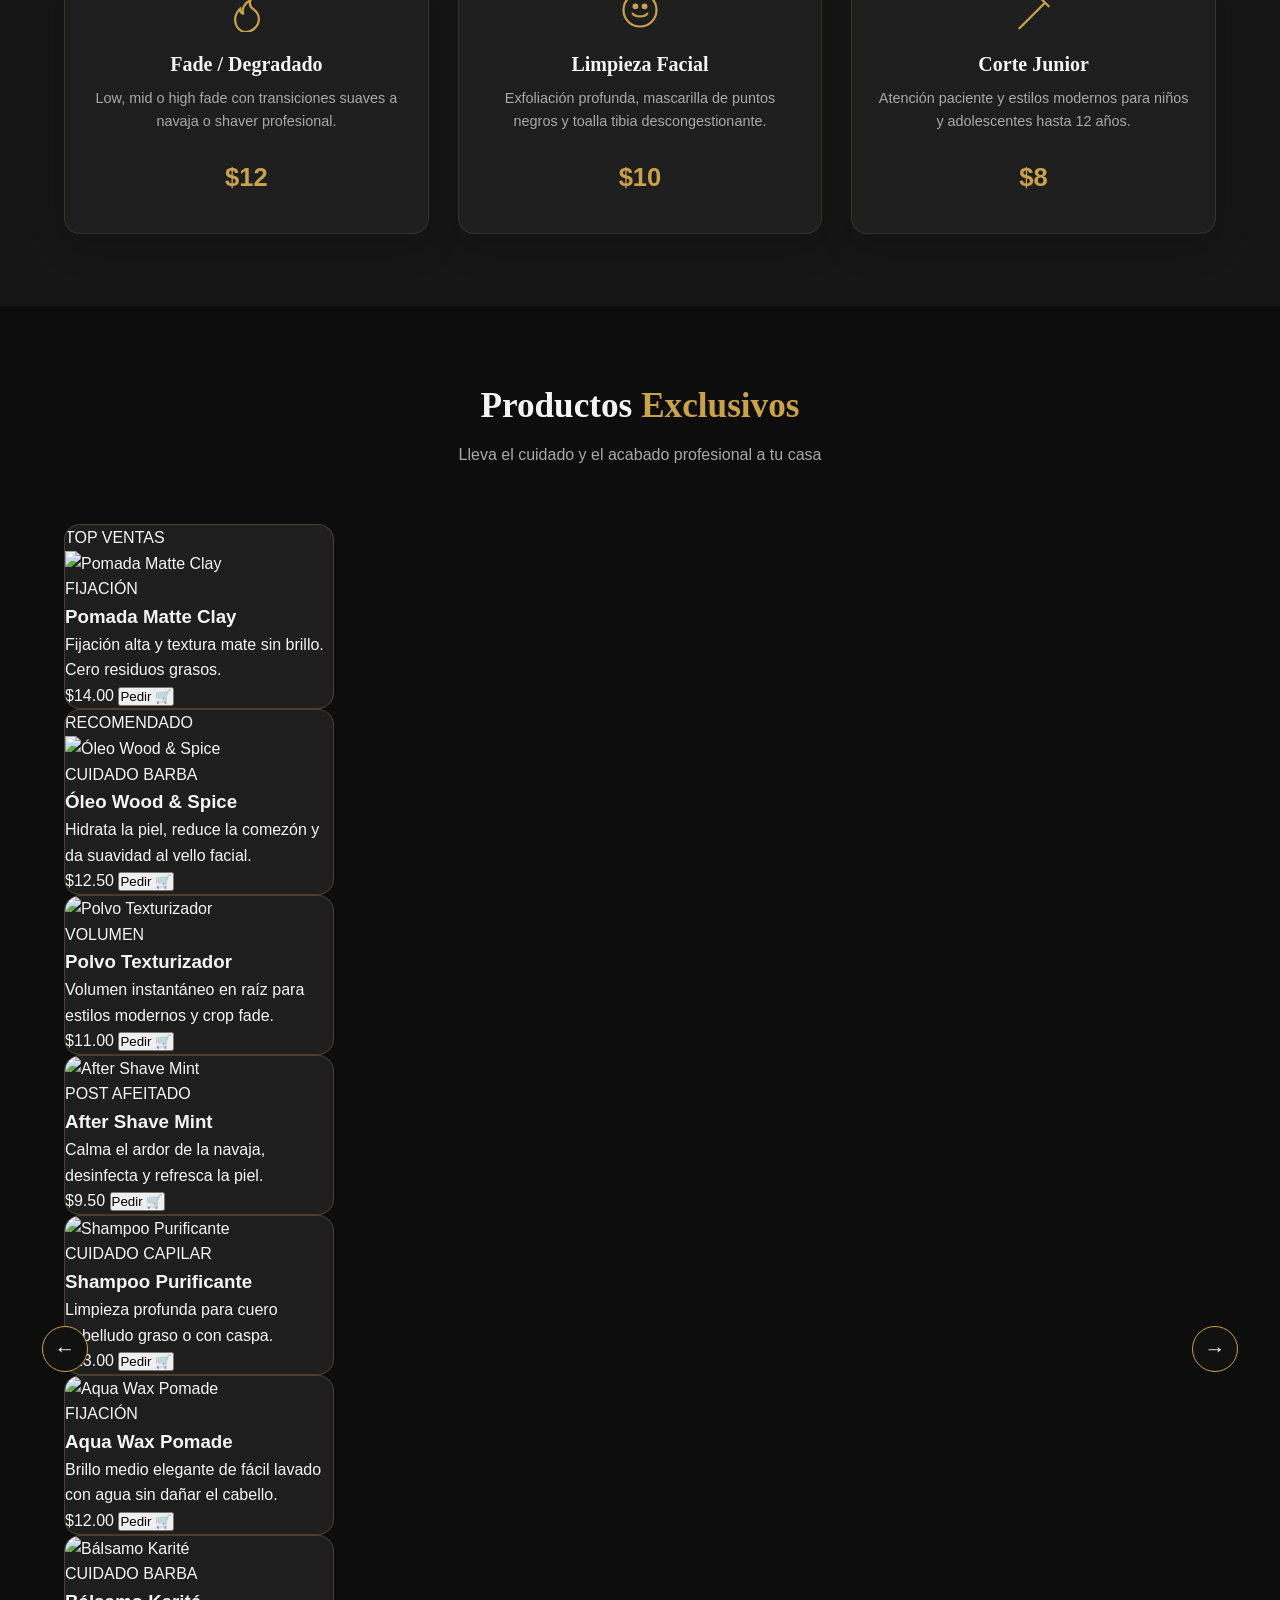
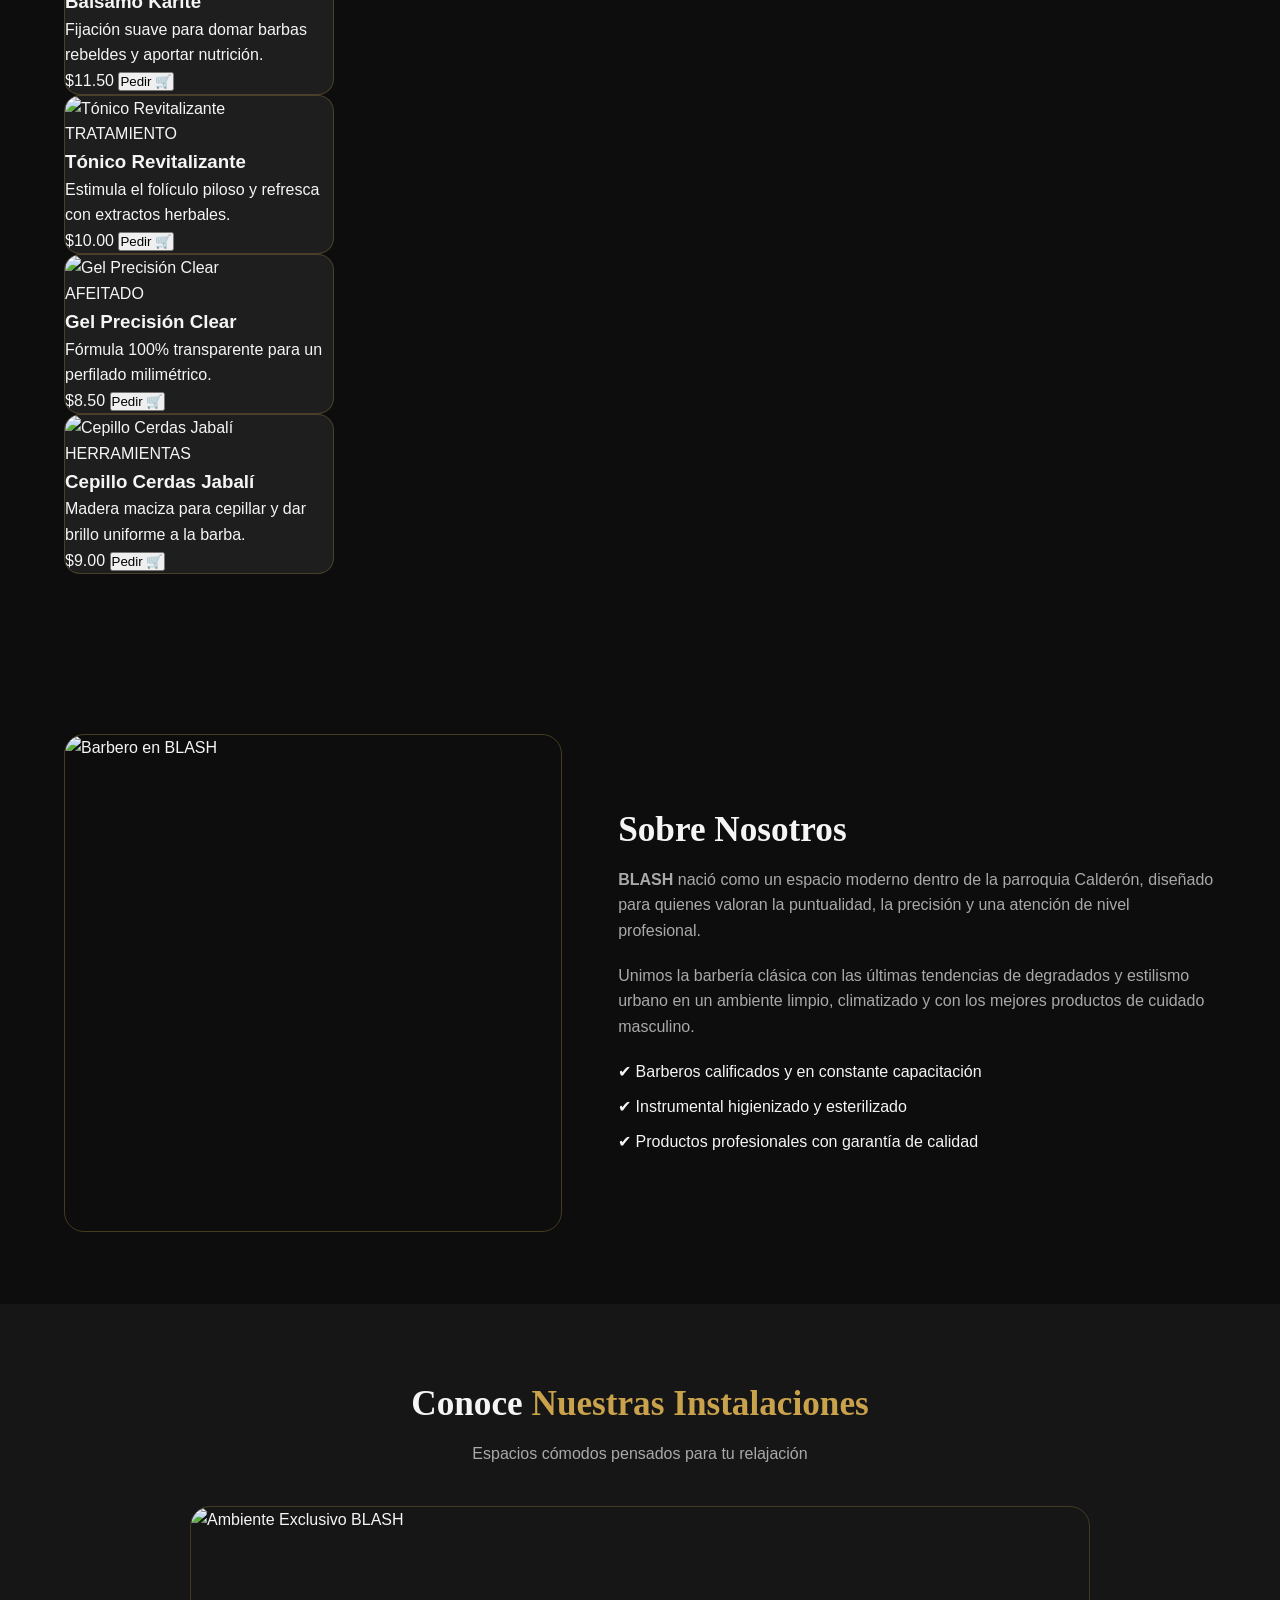
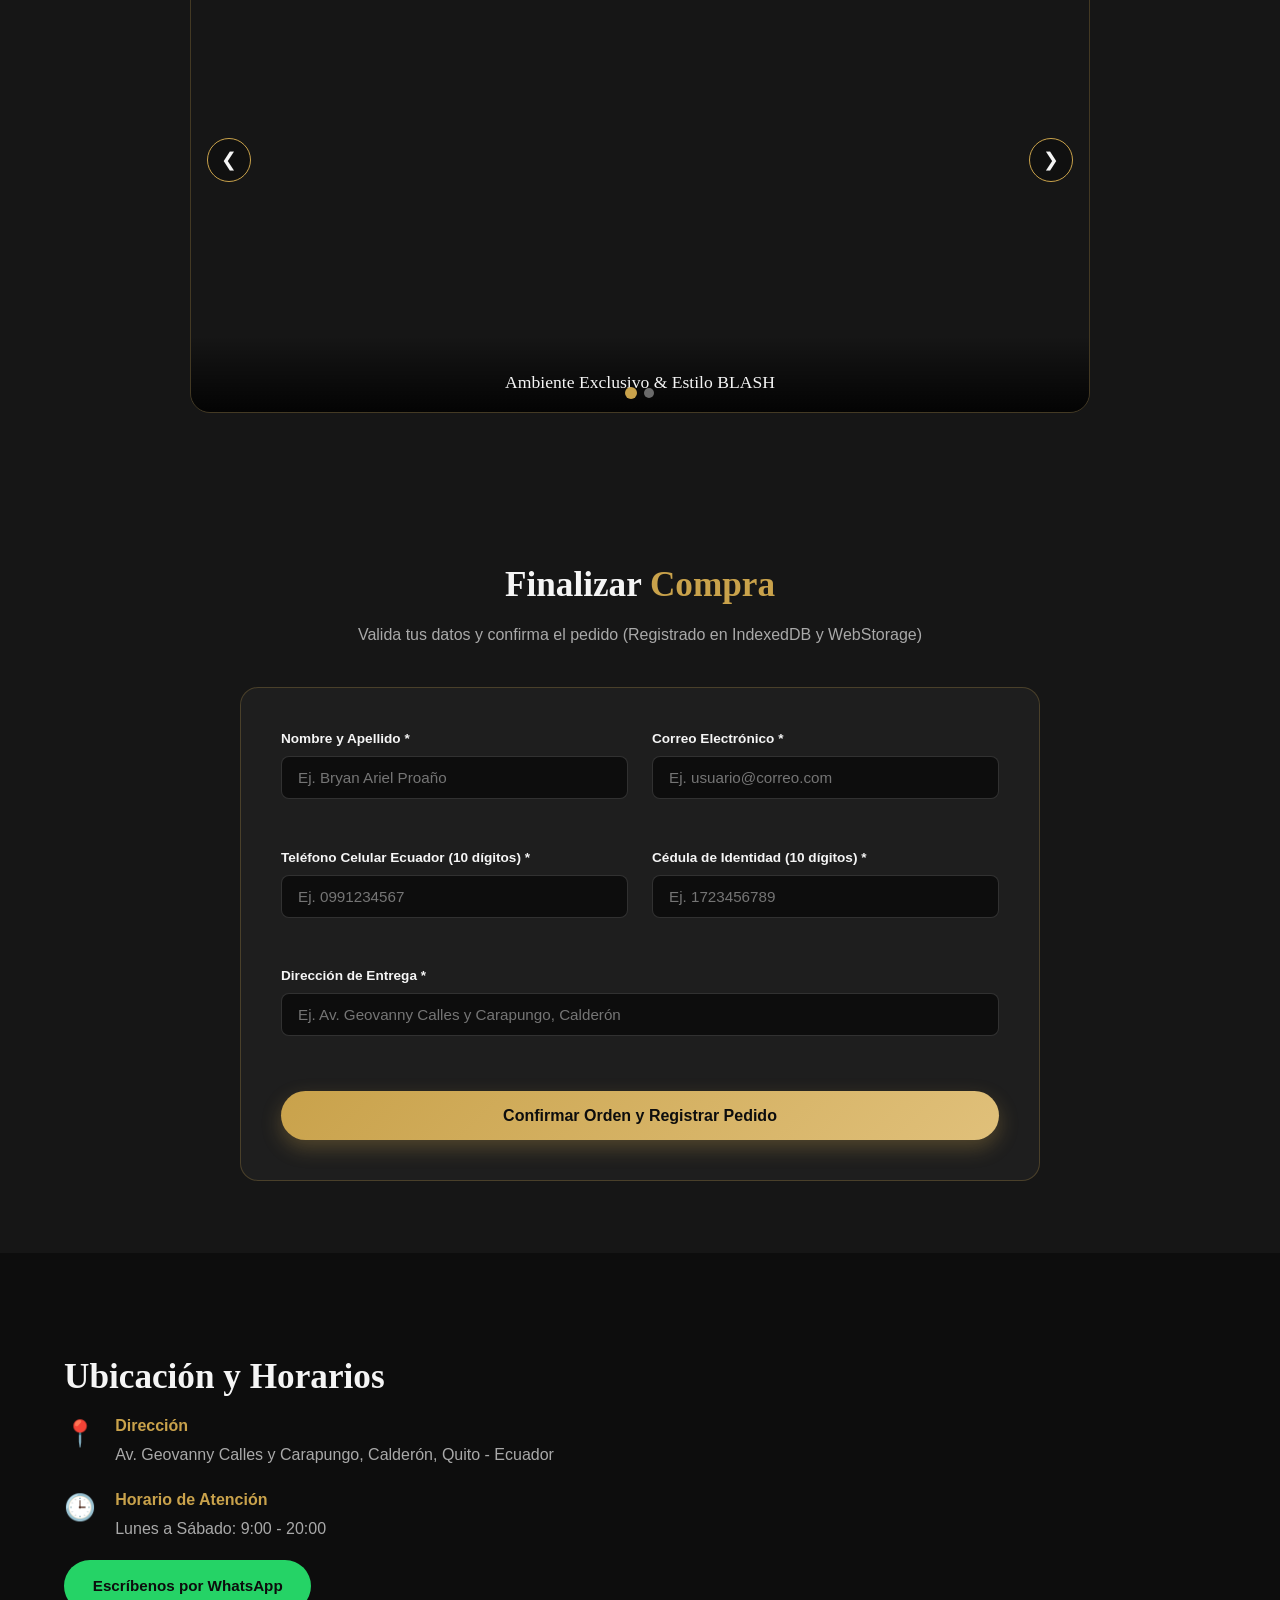
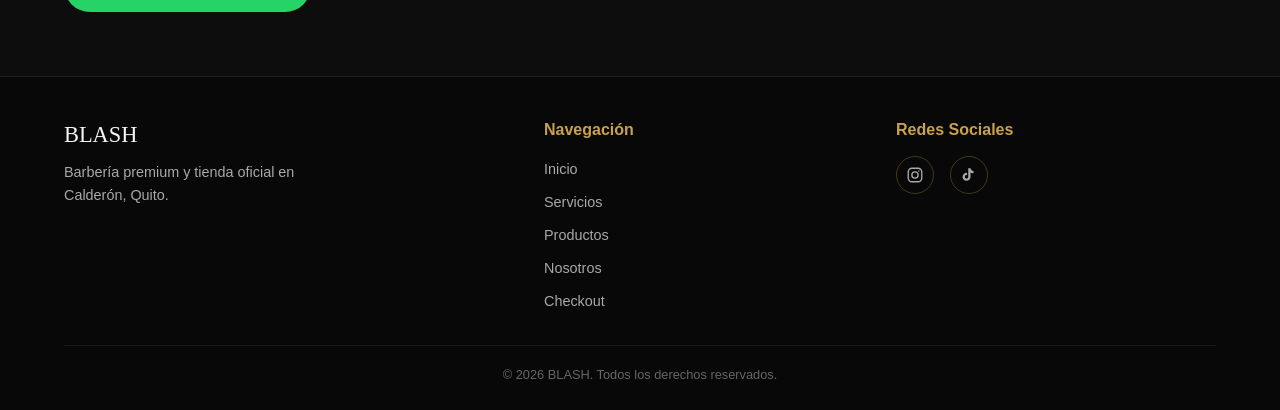
==== commit 94ef6c97: "Update print statement from 'Hello' to 'Goodbye'" ====
--- a/index.html
+++ b/index.html
@@ -656,6 +656,8 @@
 
   <!-- Script tradicional, 100% compatible y sin bloqueos de navegador -->
  
-  <script src="script.js?v=10"></script>
+  <script src="js/productos.js"></script>
+  <script src="js/script.js?v=12"></script>
+  
 </body>
 </html>
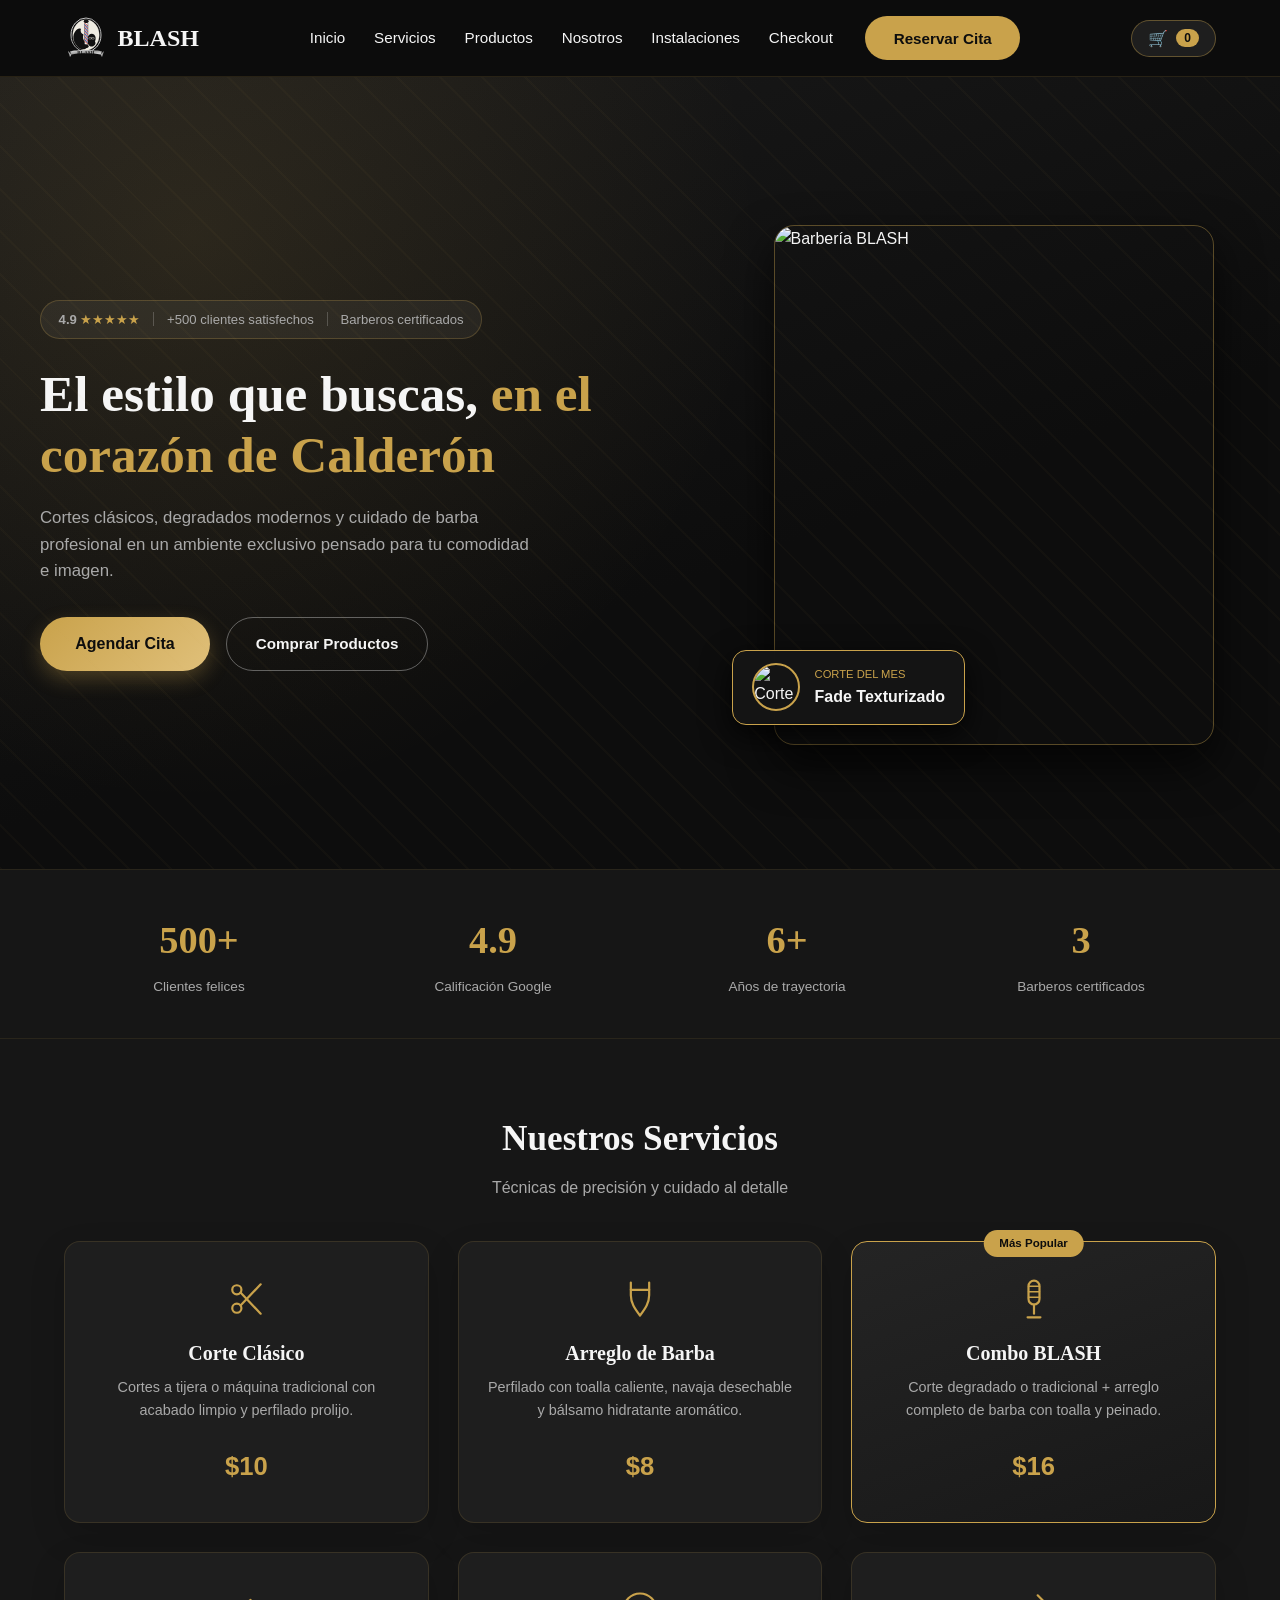
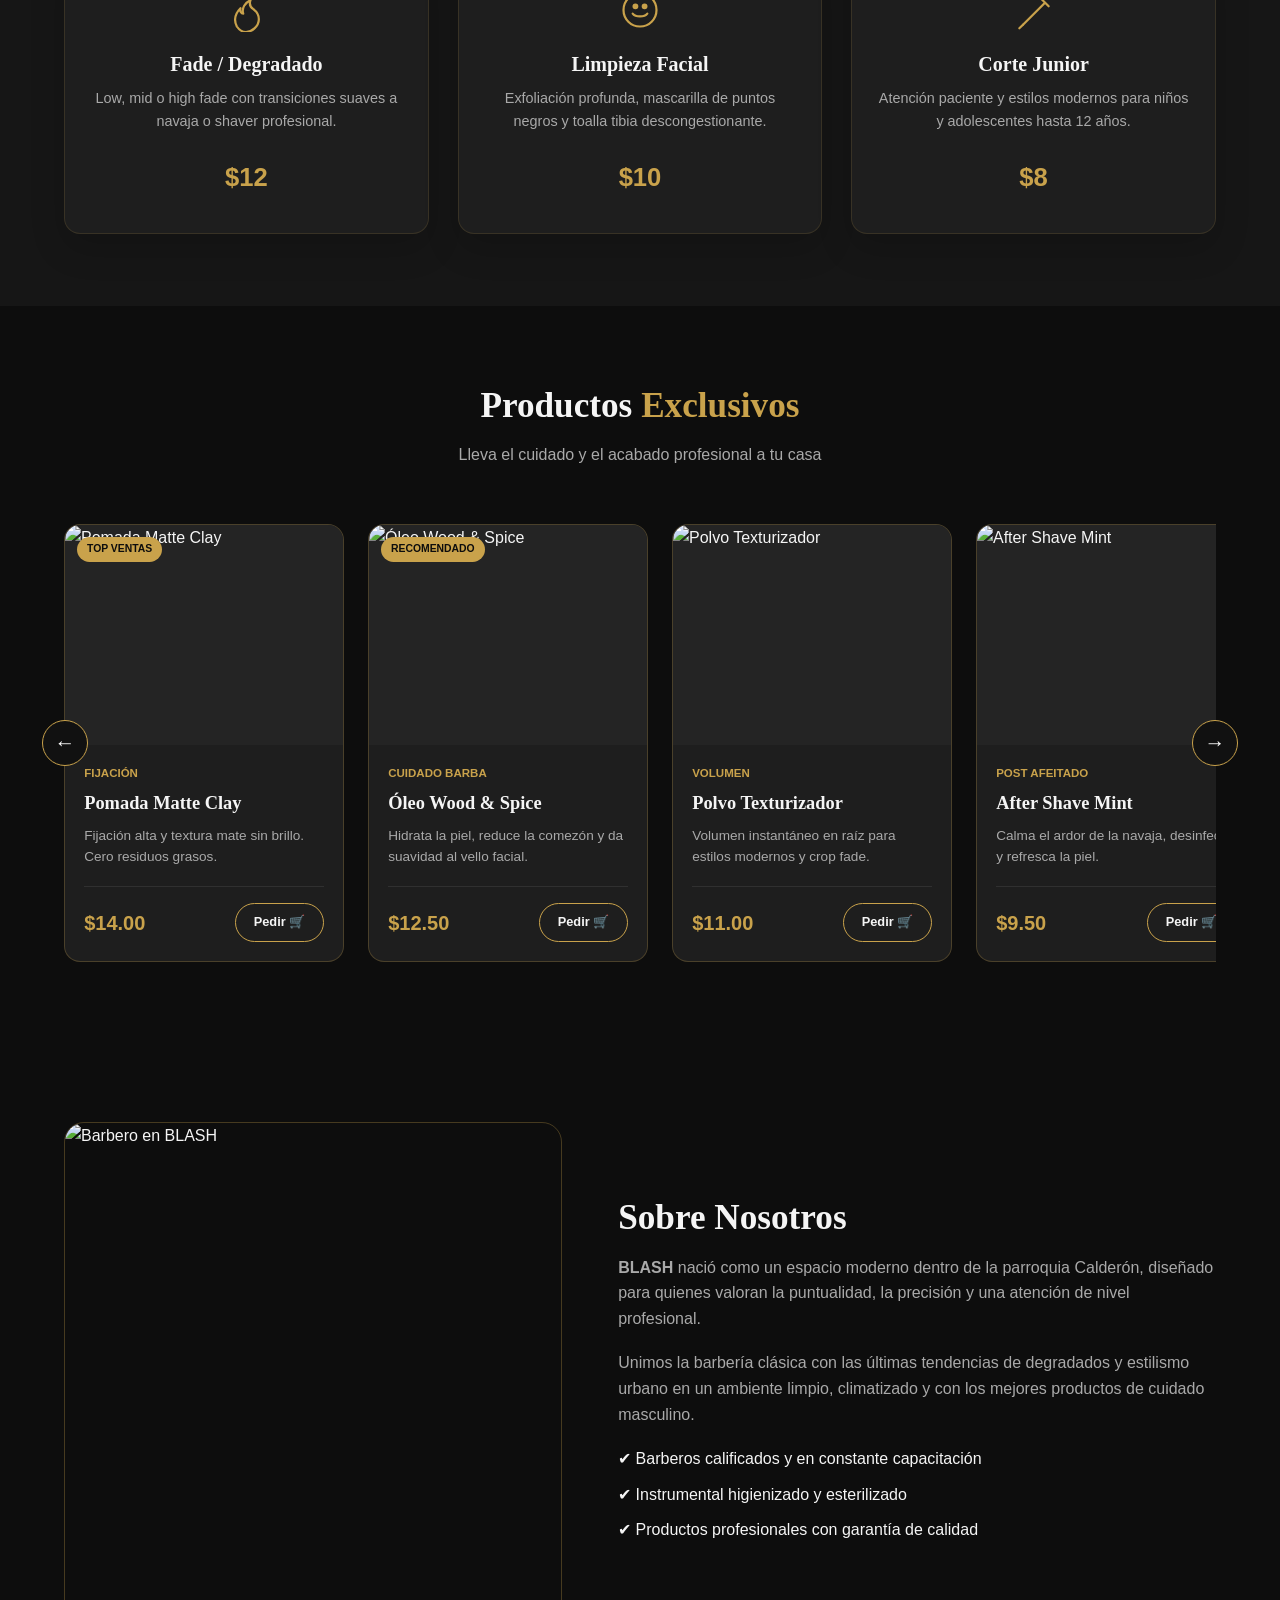
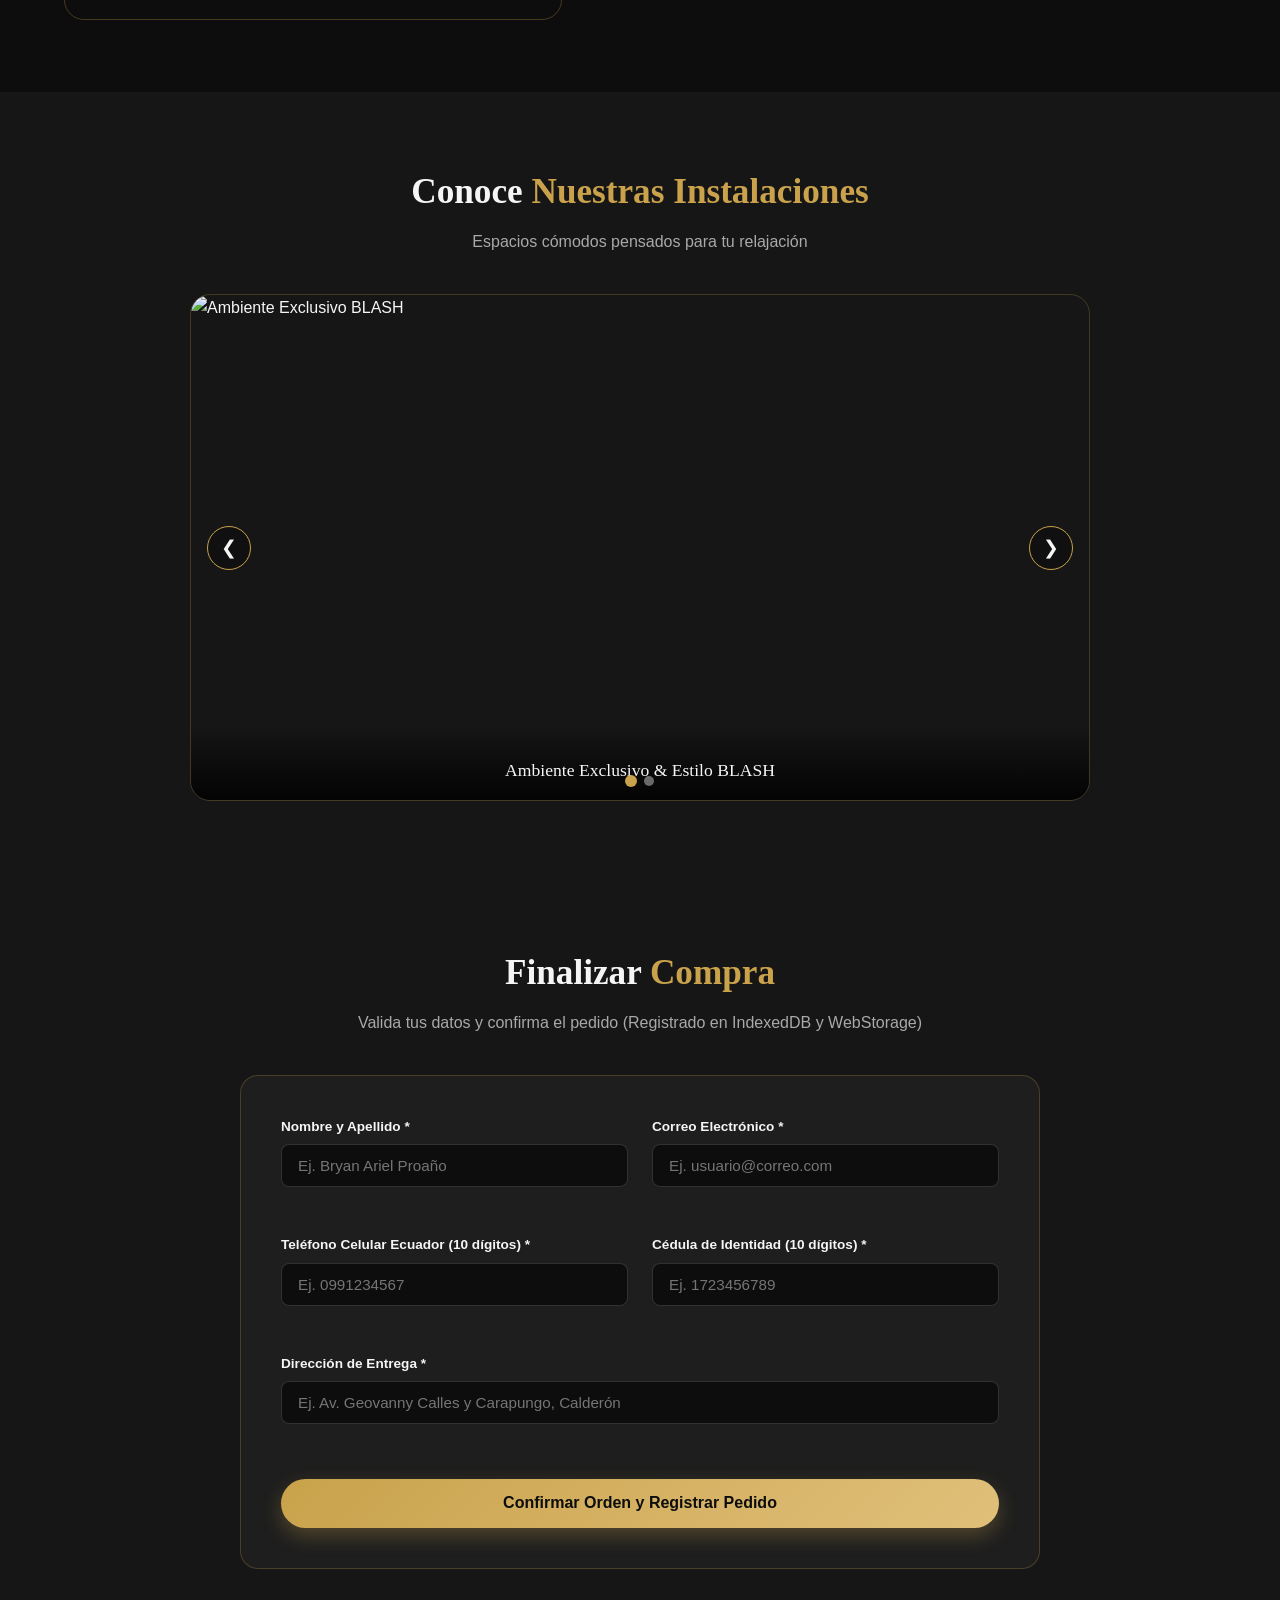
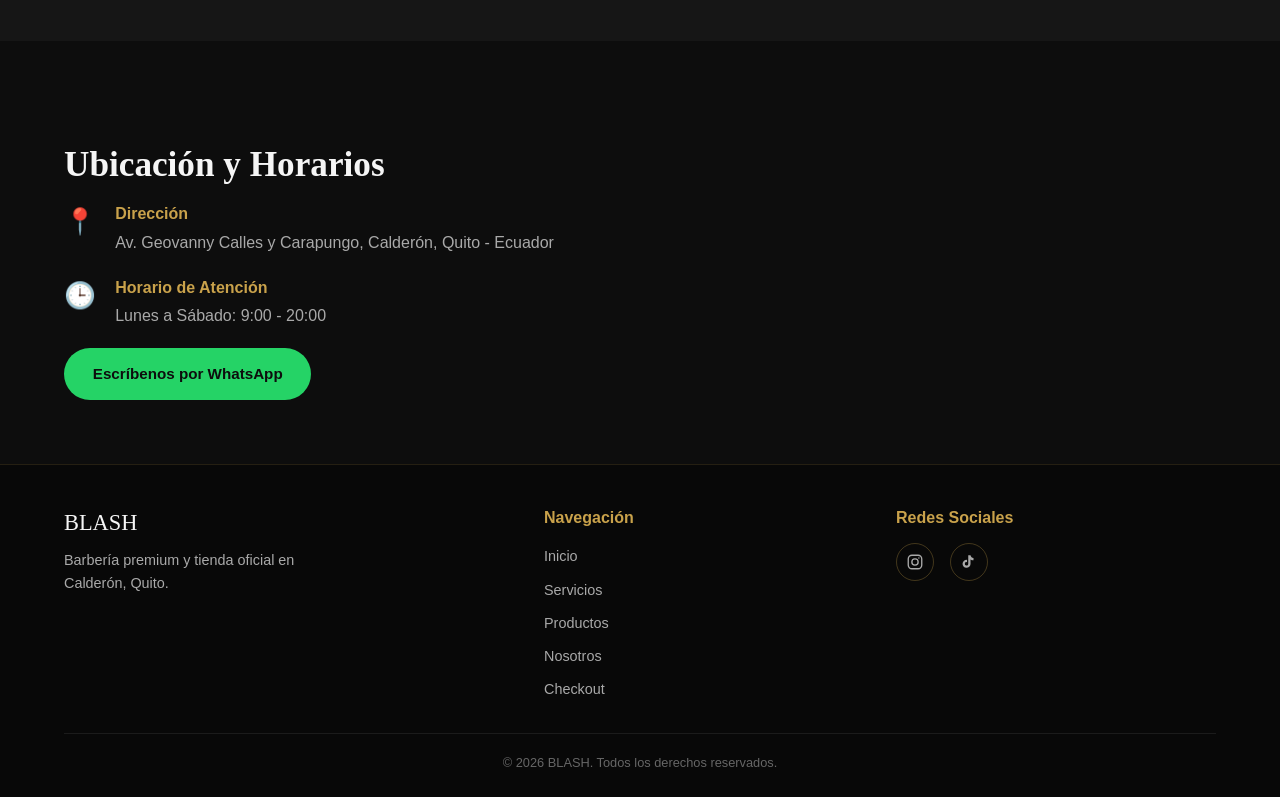
==== commit 3a511ea1: "Update print statement to say 'Goodbye World'" ====
--- a/index.html
+++ b/index.html
@@ -658,6 +658,7 @@
  
   <script src="js/productos.js"></script>
   <script src="js/script.js?v=12"></script>
+  <script type="module" src="./js/app.js"></script>
   
 </body>
 </html>
--- a/assets/styles.css
+++ b/assets/styles.css
@@ -199,7 +199,7 @@
 }
 
 /* =========================================================
-   HEADER / NAVEGACIÓN
+   HEADER / NAVEGACIÓN Y LOGO
    ========================================================= */
 .header {
   position: sticky;
@@ -220,12 +220,36 @@
 }
 
 .logo {
+  display: inline-flex;
+  align-items: center;
+  gap: 0.6rem;
   font-family: var(--font-title);
   font-size: 1.5rem;
   font-weight: 700;
-  letter-spacing: 0.5px;
+  line-height: 1;
 }
 .logo span { color: var(--color-gold); }
+
+.logo__icon {
+  width: 44px !important;
+  height: 44px !important;
+  max-width: 44px !important;
+  max-height: 44px !important;
+  display: inline-flex !important;
+  align-items: center;
+  justify-content: center;
+  flex-shrink: 0;
+}
+
+.logo__icon img,
+.logo img {
+  width: 44px !important;
+  height: 44px !important;
+  max-width: 44px !important;
+  max-height: 44px !important;
+  object-fit: contain !important;
+  display: block !important;
+}
 
 .nav {
   display: flex;
@@ -448,7 +472,7 @@
 }
 
 /* =========================================================
-   SERVICIOS (CUADRÍCULA 3 SOBRE 3)
+   SERVICIOS
    ========================================================= */
 .services {
   padding: 4.5rem 0;
@@ -518,7 +542,7 @@
 }
 
 /* =========================================================
-   PRODUCTOS (CARRUSEL DIRECCIONAL NATIVO)
+   PRODUCTOS (CARRUSEL DIRECCIONAL NATIVO CORREGIDO)
    ========================================================= */
 .products-section {
   padding: 4.5rem 0;
@@ -544,52 +568,77 @@
   display: flex;
   align-items: center;
 }
-.products-window {
-  width: 100%;
-  overflow-x: auto;
-  scroll-behavior: smooth;
-  scrollbar-width: none;
-  -ms-overflow-style: none;
-  padding: 1rem 0;
-}
-.products-window::-webkit-scrollbar { display: none; }
-
+
+/* Ventana de visualización con scroll horizontal suave */
+.products-window,
+#productsWindow {
+  width: 100% !important;
+  overflow-x: auto !important;
+  scroll-behavior: smooth !important;
+  scrollbar-width: none !important;
+  -ms-overflow-style: none !important;
+  padding: 1rem 0 !important;
+  display: block !important;
+}
+.products-window::-webkit-scrollbar,
+#productsWindow::-webkit-scrollbar { 
+  display: none !important; 
+}
+
+/* Contenedor flexible de todas las tarjetas en una fila horizontal */
 .products-track {
-  display: flex;
-  gap: 1.5rem;
-  width: max-content;
-}
-
+  display: flex !important;
+  flex-direction: row !important;
+  flex-wrap: nowrap !important;
+  gap: 1.5rem !important;
+  width: max-content !important;
+}
+
+/* Tarjeta individual de producto con medidas fijas */
 .product-item {
-  flex: 0 0 270px;
-  width: 270px;
-  display: flex;
-  flex-direction: column;
+  flex: 0 0 280px !important;
+  width: 280px !important;
+  min-width: 280px !important;
+  max-width: 280px !important;
+  display: flex !important;
+  flex-direction: column !important;
+  justify-content: space-between !important;
   overflow: hidden;
   background-color: var(--color-charcoal);
   border: 1px solid rgba(201, 162, 75, 0.25);
   border-radius: 16px;
   transition: var(--transition);
+  box-sizing: border-box;
 }
 .product-item:hover {
   transform: translateY(-6px);
   border-color: var(--color-gold);
   box-shadow: 0 16px 35px rgba(0, 0, 0, 0.4);
 }
+
+/* Fotografía del producto */
+.product-item__thumb,
 .product-photo {
   position: relative;
   width: 100%;
   height: 220px;
   background-color: #242424;
-}
+  overflow: hidden;
+}
+.product-item__thumb img,
 .product-photo img {
   width: 100%;
   height: 100%;
   object-fit: cover;
   transition: transform 0.5s ease;
 }
-.product-item:hover .product-photo img { transform: scale(1.06); }
-
+.product-item:hover .product-item__thumb img,
+.product-item:hover .product-photo img { 
+  transform: scale(1.06); 
+}
+
+/* Etiqueta / Tag flotante */
+.badge-tag,
 .product-tag {
   position: absolute;
   top: 12px;
@@ -600,31 +649,46 @@
   border-radius: 30px;
   font-size: 0.65rem;
   font-weight: 800;
-}
-
+  z-index: 2;
+  text-transform: uppercase;
+}
+
+/* Textos informativos */
+.product-item__content,
 .product-info {
   display: flex;
   flex-direction: column;
   flex: 1;
   padding: 1.2rem;
 }
+
+.product-item__category,
 .product-type {
   color: var(--color-gold);
   font-size: 0.72rem;
   font-weight: 700;
   margin-bottom: 0.4rem;
-}
+  text-transform: uppercase;
+}
+
+.product-item__title,
 .product-info h3 {
   font-family: var(--font-title);
   font-size: 1.15rem;
   margin-bottom: 0.5rem;
-}
+  color: var(--color-white);
+}
+
+.product-item__desc,
 .product-info p {
   color: var(--color-gray);
   font-size: 0.85rem;
   line-height: 1.5;
   margin-bottom: 1.2rem;
 }
+
+/* Pie de tarjeta: precio y botón */
+.product-item__footer,
 .product-footer {
   display: flex;
   align-items: center;
@@ -633,10 +697,15 @@
   padding-top: 1rem;
   border-top: 1px solid rgba(255, 255, 255, 0.08);
 }
+
+.product-item__price,
 .product-footer strong {
   color: var(--color-gold);
   font-size: 1.25rem;
-}
+  font-weight: 700;
+}
+
+.btn-add-cart,
 .product-footer button {
   border: 1px solid var(--color-gold);
   background: transparent;
@@ -649,11 +718,13 @@
   cursor: pointer;
   transition: var(--transition);
 }
+.btn-add-cart:hover,
 .product-footer button:hover {
   background-color: var(--color-gold);
   color: #0d0d0d;
 }
 
+/* Flechas direccionales */
 .products-arrow {
   position: absolute;
   top: 50%;
@@ -1398,42 +1469,11 @@
   }
   .products-arrow { display: none; }
   .product-item {
-    flex: 0 0 80vw;
-    width: 80vw;
+    flex: 0 0 80vw !important;
+    width: 80vw !important;
+    min-width: 80vw !important;
   }
   .checkout-form {
     padding: 1.5rem;
   }
-  /* =========================================================
-   CONTROL DE TAMAÑO DEL LOGO
-   ========================================================= */
-.logo {
-  display: inline-flex;
-  align-items: center;
-  gap: 0.6rem;
-  font-family: var(--font-title);
-  font-size: 1.5rem;
-  font-weight: 700;
-  line-height: 1;
-}
-
-.logo__icon {
-  width: 44px !important;
-  height: 44px !important;
-  max-width: 44px !important;
-  max-height: 44px !important;
-  display: inline-flex !important;
-  align-items: center;
-  justify-content: center;
-  flex-shrink: 0;
-}
-
-.logo__icon img,
-.logo img {
-  width: 44px !important;
-  height: 44px !important;
-  max-width: 44px !important;
-  max-height: 44px !important;
-  object-fit: contain !important;
-  display: block !important;
-}
+}
